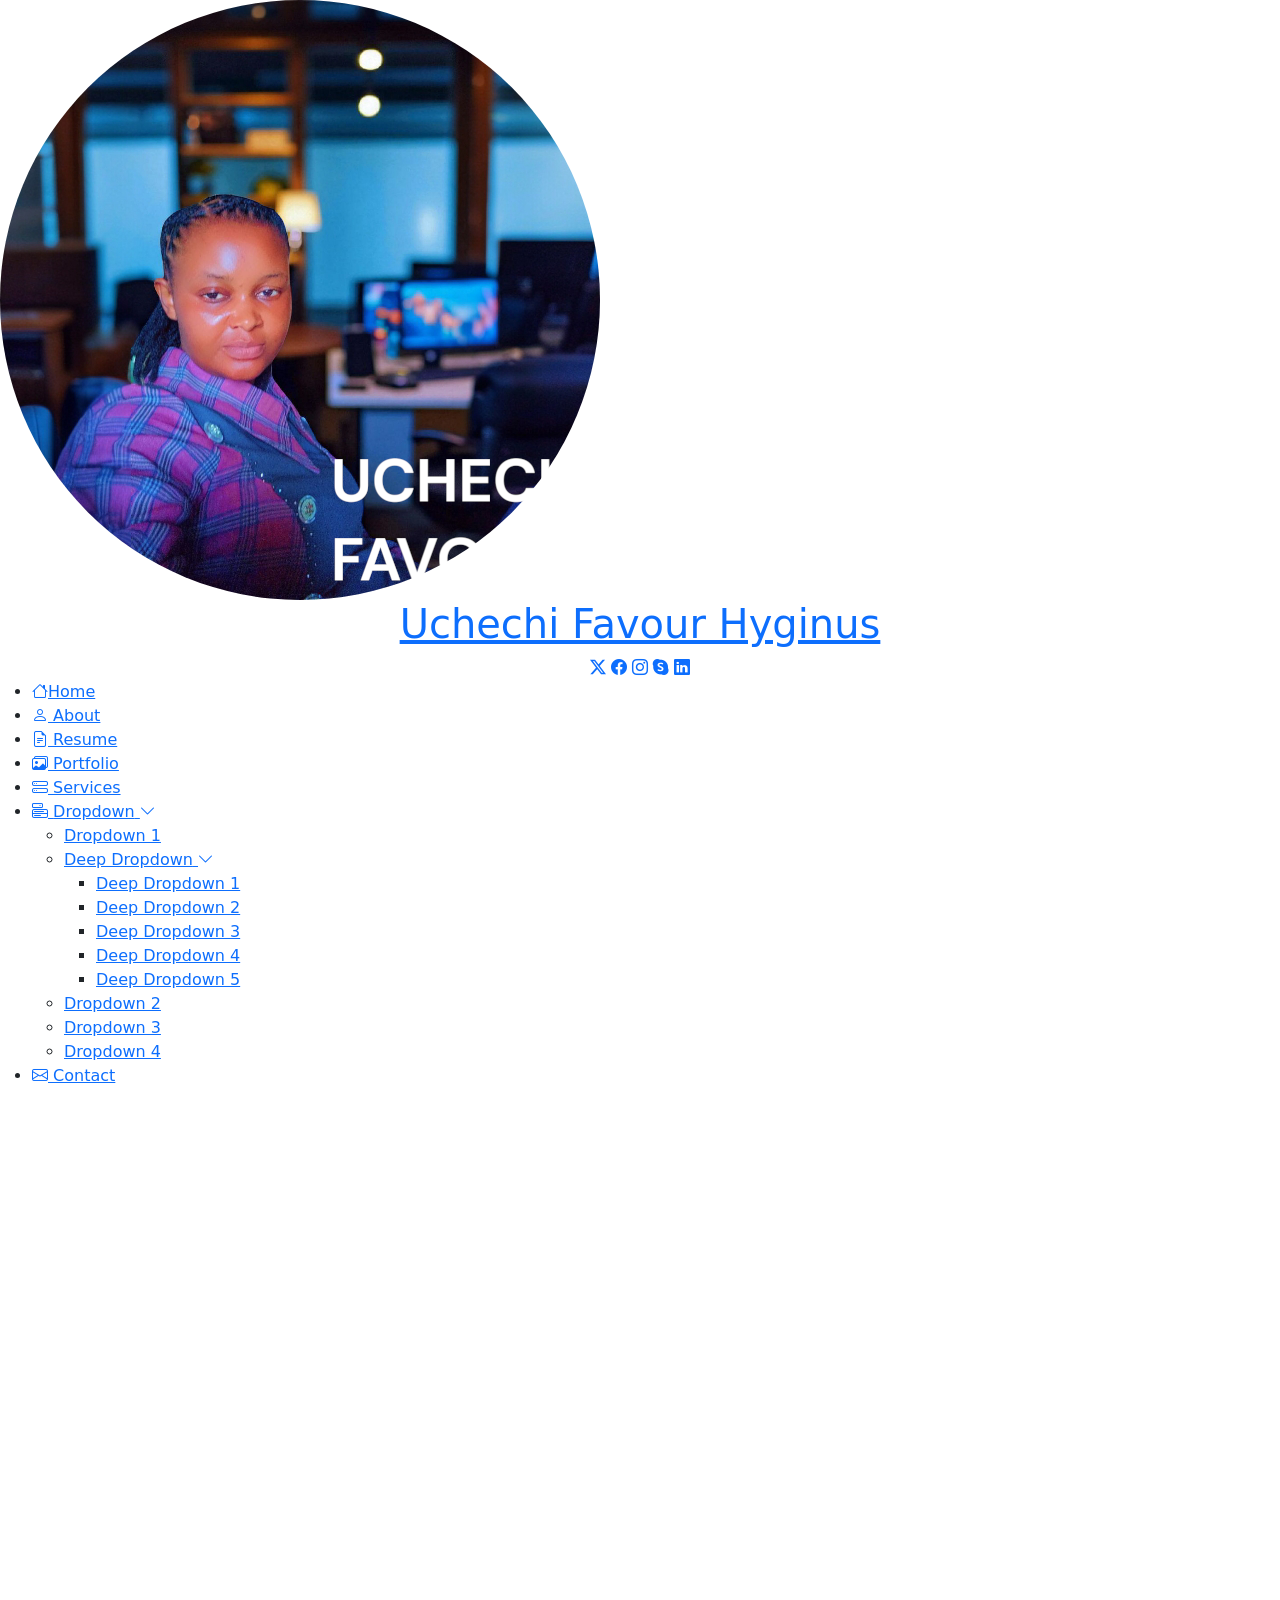
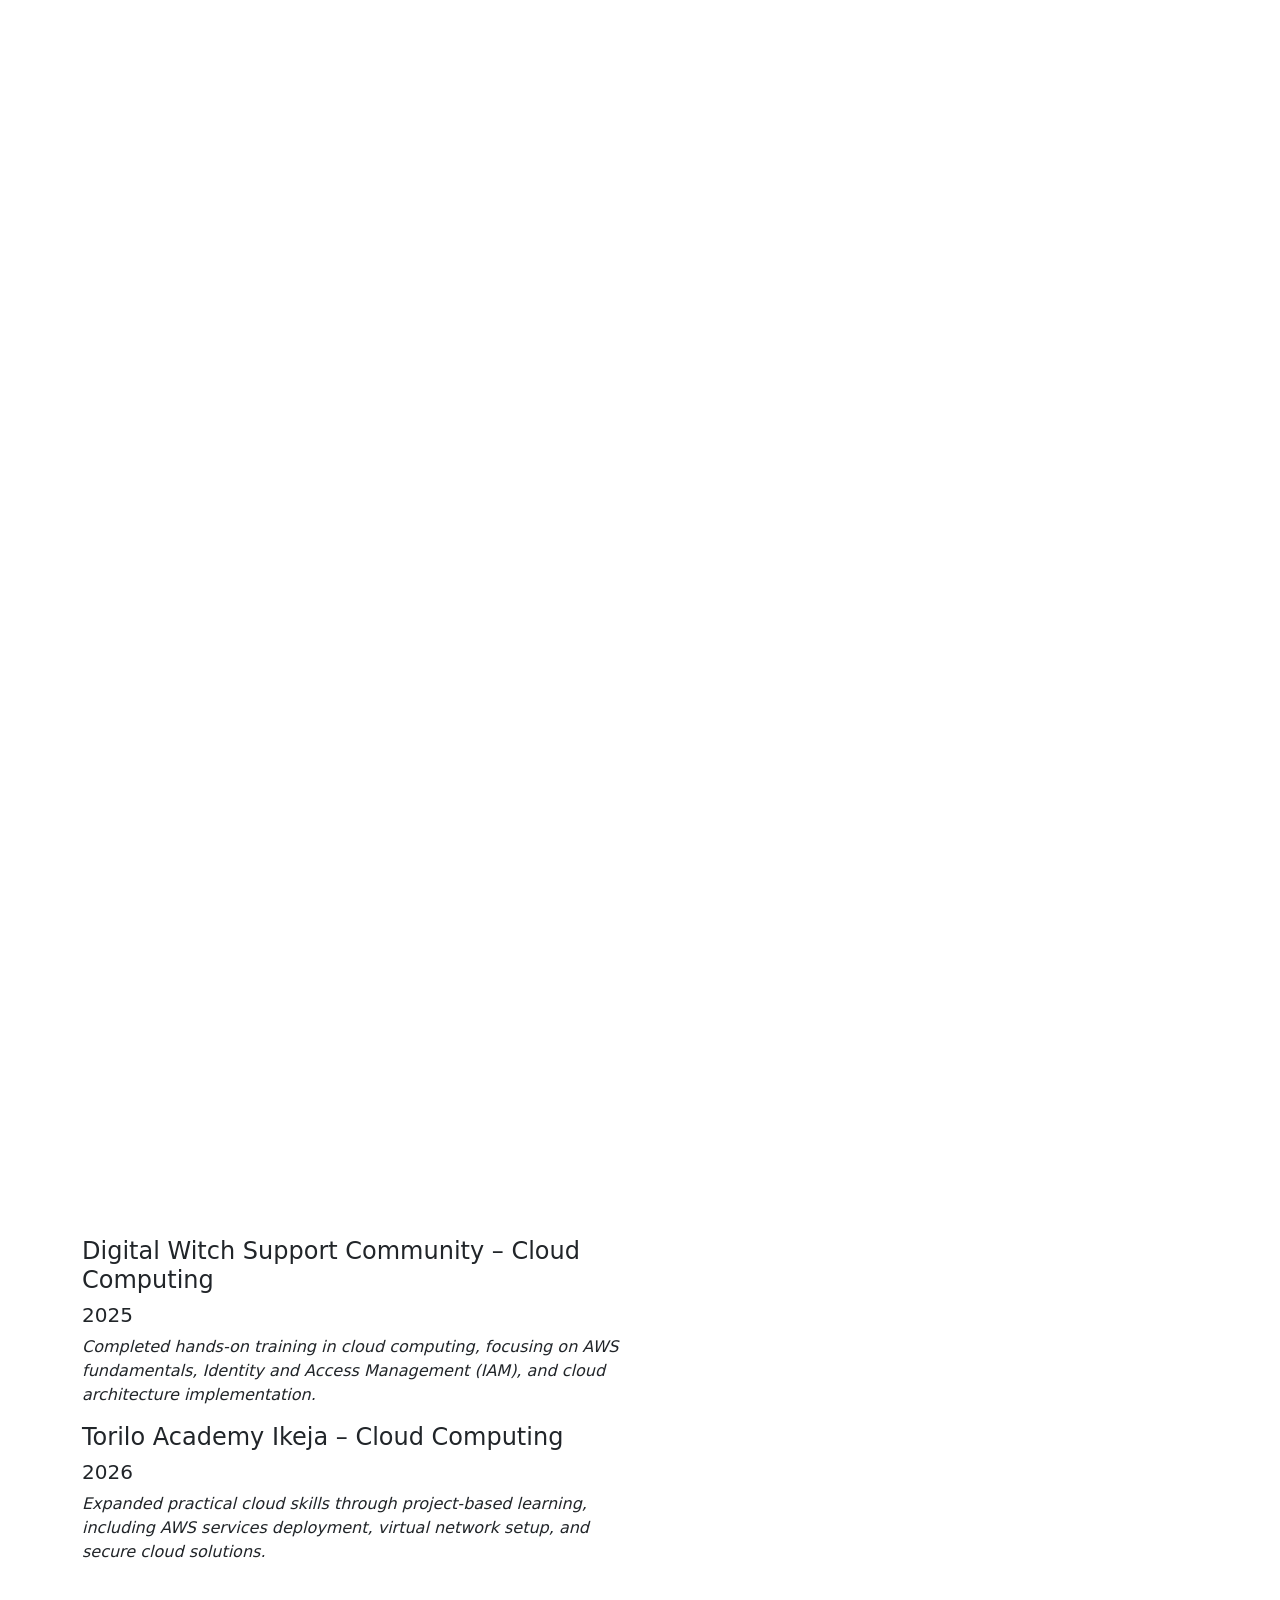
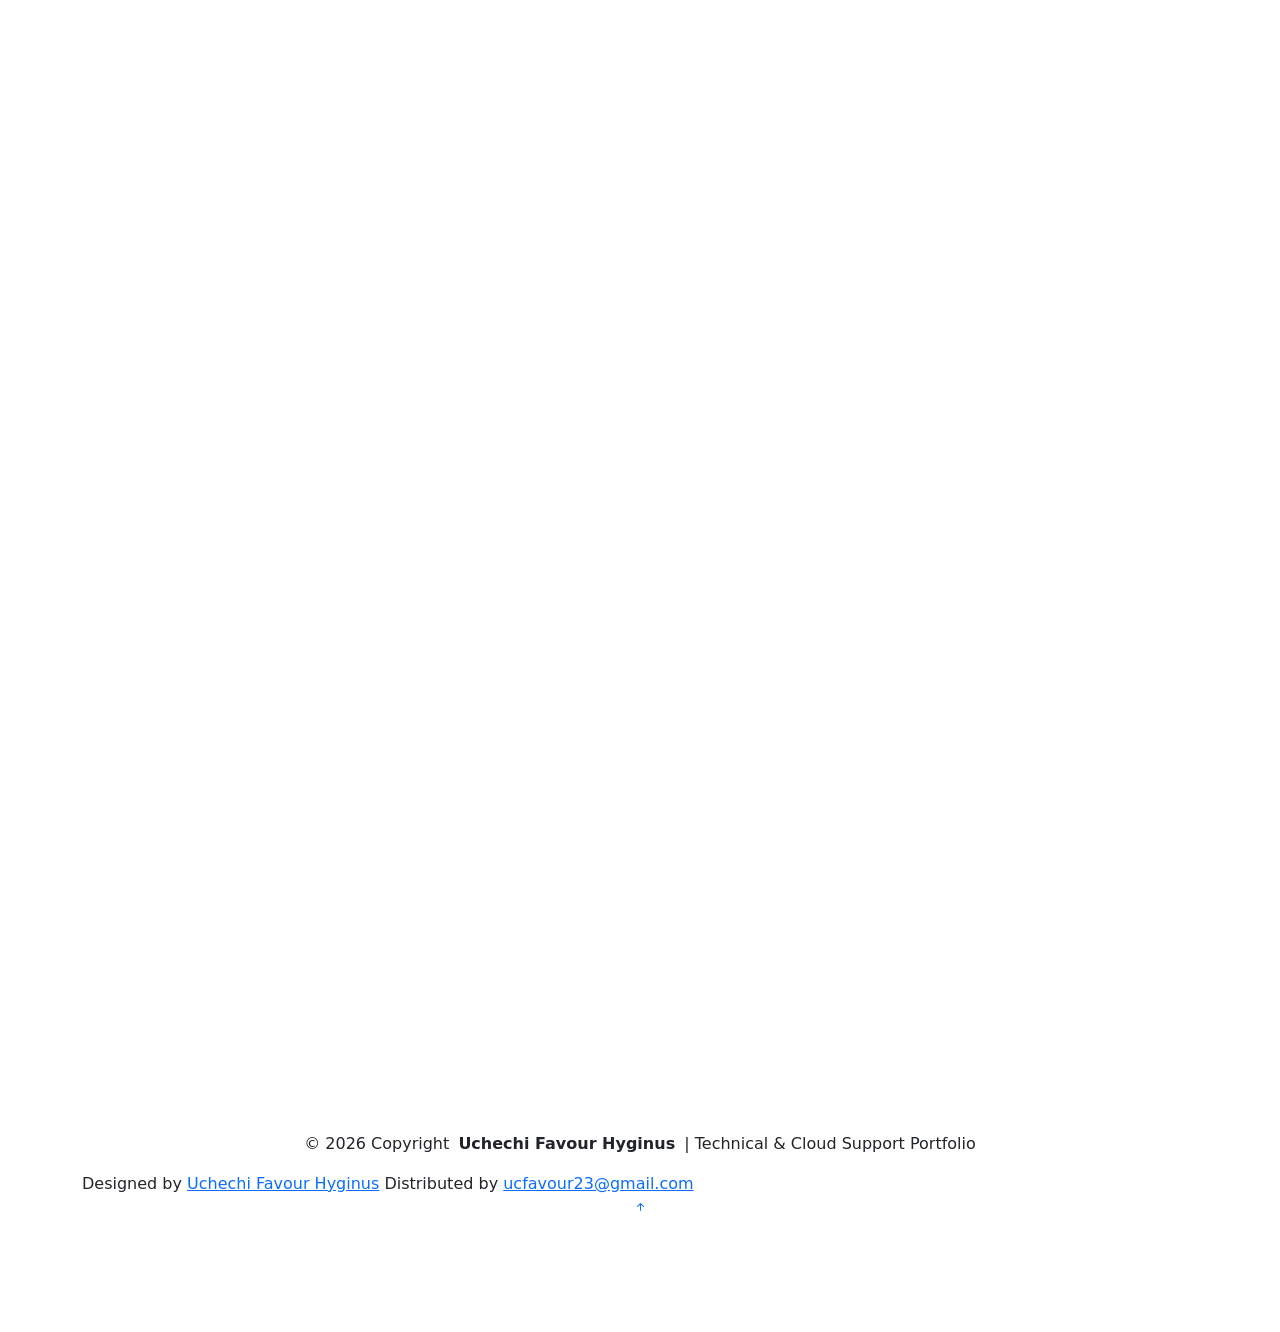
==== index.html @ 88eba52b "my resume" ====
<!DOCTYPE html>
<html lang="en">

<head>
  <meta charset="utf-8">
  <meta content="width=device-width, initial-scale=1.0" name="viewport">
  <title>Index - UC Favour Hyginus</title>
  <meta content="" name="description">
  <meta content="" name="keywords">

  <!-- Favicons -->
  <link href="assets/img/favicon.png" rel="icon">
  <link href="assets/img/apple-touch-icon.png" rel="apple-touch-icon">

  <!-- Fonts -->
  <link href="https://fonts.googleapis.com" rel="preconnect">
  <link href="https://fonts.gstatic.com" rel="preconnect" crossorigin>
  <link href="https://fonts.googleapis.com/css2?family=Roboto:ital,wght@0,100;0,300;0,400;0,500;0,700;0,900;1,100;1,300;1,400;1,500;1,700;1,900&family=Poppins:ital,wght@0,100;0,200;0,300;0,400;0,500;0,600;0,700;0,800;0,900;1,100;1,200;1,300;1,400;1,500;1,600;1,700;1,800;1,900&family=Raleway:ital,wght@0,100;0,200;0,300;0,400;0,500;0,600;0,700;0,800;0,900;1,100;1,200;1,300;1,400;1,500;1,600;1,700;1,800;1,900&display=swap" rel="stylesheet">

  <!-- Vendor CSS Files -->
  <link href="assets/vendor/bootstrap/css/bootstrap.min.css" rel="stylesheet">
  <link href="assets/vendor/bootstrap-icons/bootstrap-icons.css" rel="stylesheet">
  <link href="assets/vendor/aos/aos.css" rel="stylesheet">
  <link href="assets/vendor/glightbox/css/glightbox.min.css" rel="stylesheet">
  <link href="assets/vendor/swiper/swiper-bundle.min.css" rel="stylesheet">

  <!-- Main CSS File -->
  <link href="assets/css/main.css" rel="stylesheet">

  <!-- =======================================================
  * Template Name: iPortfolio
  * Template URL: https://bootstrapmade.com/iportfolio-bootstrap-portfolio-websites-template/
  * Updated: Jun 29 2024 with Bootstrap v5.3.3
  * Author: BootstrapMade.com
  * License: https://bootstrapmade.com/license/
  ======================================================== -->
</head>

<body class="index-page">

  <header id="header" class="header dark-background d-flex flex-column">
    <i class="header-toggle d-xl-none bi bi-list"></i>

    <div class="profile-img">
      <img src="assets/img/my-profile-img.jpg" alt="" class="img-fluid rounded-circle">
    </div>

    <a href="index.html" class="logo d-flex align-items-center justify-content-center">
      <!-- Uncomment the line below if you also wish to use an image logo -->
      <!-- <img src="assets/img/logo.png" alt=""> -->
      <h1 class="sitename">Uchechi Favour Hyginus</h1>
    </a>

    <div class="social-links text-center">
      <a href="#" class="twitter"><i class="bi bi-twitter-x"></i></a>
      <a href="#" class="facebook"><i class="bi bi-facebook"></i></a>
      <a href="#" class="instagram"><i class="bi bi-instagram"></i></a>
      <a href="#" class="google-plus"><i class="bi bi-skype"></i></a>
      <a href="#" class="linkedin"><i class="bi bi-linkedin"></i></a>
    </div>

    <nav id="navmenu" class="navmenu">
      <ul>
        <li><a href="#hero" class="active"><i class="bi bi-house navicon"></i>Home</a></li>
        <li><a href="#about"><i class="bi bi-person navicon"></i> About</a></li>
        <li><a href="#resume"><i class="bi bi-file-earmark-text navicon"></i> Resume</a></li>
        <li><a href="#portfolio"><i class="bi bi-images navicon"></i> Portfolio</a></li>
        <li><a href="#services"><i class="bi bi-hdd-stack navicon"></i> Services</a></li>
        <li class="dropdown"><a href="#"><i class="bi bi-menu-button navicon"></i> <span>Dropdown</span> <i class="bi bi-chevron-down toggle-dropdown"></i></a>
          <ul>
            <li><a href="#">Dropdown 1</a></li>
            <li class="dropdown"><a href="#"><span>Deep Dropdown</span> <i class="bi bi-chevron-down toggle-dropdown"></i></a>
              <ul>
                <li><a href="#">Deep Dropdown 1</a></li>
                <li><a href="#">Deep Dropdown 2</a></li>
                <li><a href="#">Deep Dropdown 3</a></li>
                <li><a href="#">Deep Dropdown 4</a></li>
                <li><a href="#">Deep Dropdown 5</a></li>
              </ul>
            </li>
            <li><a href="#">Dropdown 2</a></li>
            <li><a href="#">Dropdown 3</a></li>
            <li><a href="#">Dropdown 4</a></li>
          </ul>
        </li>
        <li><a href="#contact"><i class="bi bi-envelope navicon"></i> Contact</a></li>
      </ul>
    </nav>

  </header>

  <main class="main">

    <!-- Hero Section -->
    <section id="hero" class="hero section dark-background">

      <img src="assets/img/hero-bg.jpg" alt="" data-aos="fade-in" class="">

      <div class="container" data-aos="fade-up" data-aos-delay="100">
        <h2>Uchechi Favour Hyginus</h2>
        <p>I'm a <span class="typed" data-typed-items="Technical Support engineer, Customer Support specialist, Freelancer,cloud Support Engineer, Security Engineer "> </span><span class="typed-cursor typed-cursor--blink" aria-hidden="true"></span><span class="typed-cursor typed-cursor--blink" aria-hidden="true"></span></p>
      </div>

    </section><!-- /Hero Section -->

    <!-- About Section -->
    <section id="about" class="about section">

      <!-- Section Title -->
      <div class="container section-title" data-aos="fade-up">
        <h2>About Me</h2>
        <p>I'm Uchechi Favour Hyginus, a Technical Support and Cloud Support
professional experienced in supporting users, troubleshooting systems,
and managing AWS cloud infrastructure. My work focuses on secure access
management, cloud networking, monitoring, and reliable website hosting
solutions designed to help organizations maintain stable and efficient
technology environments. I'm Uchechi Favour Hyginus, a Technical Support and Cloud Support
professional experienced in supporting users, troubleshooting systems,
and managing AWS cloud infrastructure. My work focuses on secure access
management, cloud networking, monitoring, and reliable website hosting
solutions designed to help organizations maintain stable and efficient
technology environments.</p>
      </div><!-- End Section Title -->

      <div class="container" data-aos="fade-up" data-aos-delay="100">

        <div class="row gy-4 justify-content-center">
          <div class="col-lg-4">
            <img src="assets/img/my-profile-img.jpg" class="img-fluid" alt="">
          </div>
          <div class="col-lg-8 content">
            <h2>Technical Support&amp; Cloud Support Professional.</h2>
            <p class="fst-italic py-3">
              Turning Support Experience into Cloud Solutions
            </p>
            <div class="row">
              <div class="col-lg-6">
                <ul>
                  <li><i class="bi bi-chevron-right"></i> <strong>Birthday:</strong> <span>2 January</span></li>
                  <li><i class="bi bi-chevron-right"></i> <strong>Website:</strong> <span>ucfavourcloud.com</span></li>
                  <li><i class="bi bi-chevron-right"></i> <strong>Phone:</strong> <span>+234 703030 6473</span></li>
                  <li><i class="bi bi-chevron-right"></i> <strong>City:</strong> <span>Lagos, Nigeria</span></li>
                </ul>
              </div>
              <div class="col-lg-6">
                <ul>
                  <li><i class="bi bi-chevron-right"></i> <strong></strong> <span></span></li>
                  <li><i class="bi bi-chevron-right"></i> <strong>Degree:</strong> <span>Bachelor</span></li>
                  <li><i class="bi bi-chevron-right"></i> <strong>Email:</strong> <span>ucfavour23@gmail.com</span></li>
                  <li><i class="bi bi-chevron-right"></i> <strong>Freelance:</strong> <span>Available</span></li>
              </div>
            </div>
            <p class="py-3">
              I am Uchechi Favour Hyginus, a Technical Support and Cloud Support professional
focused on helping users and organizations solve technical challenges efficiently.
I work with AWS cloud services including IAM, S3, and VPC to build secure and
reliable environments while delivering excellent customer and ticketing support.
I am passionate about troubleshooting, cloud security, and improving user experience
through dependable IT solutions.
          </div>
        </div>

      </div>

    </section><!-- /About Section -->

    <!-- Stats Section -->
    <section id="stats" class="stats section">

      <div class="container" data-aos="fade-up" data-aos-delay="100">

        <div class="row gy-4">

          <div class="col-lg-3 col-md-6">
            <div class="stats-item">
              <i class="bi bi-emoji-smile"></i>
              <span data-purecounter-start="0" data-purecounter-end="5" data-purecounter-duration="1" class="purecounter"></span>
              <p><strong> Projects Completed</strong> <span> AWS cloud projects including IAM setup, VPC architecture design, and website deployment on Amazon S3.</span></p>
            </div>
          </div><!-- End Stats Item -->

          <div class="col-lg-3 col-md-6">
            <div class="stats-item">
              <i class="bi bi-journal-richtext"></i>
              <span data-purecounter-start="0" data-purecounter-end="25" data-purecounter-duration="1" class="purecounter"></span>
              <p><strong>Hands on Labs</strong> <span>Practical AWS Skill Builder and real-world lab exercises focused on identity management, networking, and security.</span></p>
            </div>
          </div><!-- End Stats Item -->

          <div class="col-lg-3 col-md-6">
            <div class="stats-item">
              <i class="bi bi-headset"></i>
              <span data-purecounter-start="0" data-purecounter-end="500" data-purecounter-duration="1" class="purecounter"></span>
              <p><strong>Support Hours/Learning Hours</strong> <span>Dedicated hours spent practicing cloud computing, troubleshooting systems, and improving technical support skills.</span></p>
            </div>
          </div><!-- End Stats Item -->

          <div class="col-lg-3 col-md-6">
            <div class="stats-item">
              <i class="bi bi-people"></i>
              <span data-purecounter-start="0" data-purecounter-end="10" data-purecounter-duration="1" class="purecounter"></span>
              <p><strong>Tools & Technologies</strong> <span>Experience using AWS, Zendesk, ClickUp, Trello, Google Workspace, and IT support tools for collaboration and problem resolution.</span></p>
            </div>
          </div><!-- End Stats Item -->

        </div>

      </div>

    </section><!-- /Stats Section -->

    <!-- Skills Section -->
    <section id="skills" class="skills section light-background">

      <!-- Section Title -->
      <div class="container section-title" data-aos="fade-up">
        <h2>Skills</h2>
        <p>Below are the technologies and tools I use to design, support, and maintain secure cloud and IT systems.</p>
      </div><!-- End Section Title -->

      <div class="container" data-aos="fade-up" data-aos-delay="100">

        <div class="row skills-content skills-animation">

          <div class="col-lg-6">

            <div class="progress">
              <span class="skill"><span>ClickUp</span> <i class="val">100%</i></span>
              <div class="progress-bar-wrap">
                <div class="progress-bar" role="progressbar" aria-valuenow="100" aria-valuemin="0" aria-valuemax="100"></div>
              </div>
            </div><!-- End Skills Item -->

            <div class="progress">
              <span class="skill"><span>Zendesk & CRMs</span> <i class="val">90%</i></span>
              <div class="progress-bar-wrap">
                <div class="progress-bar" role="progressbar" aria-valuenow="90" aria-valuemin="0" aria-valuemax="100"></div>
              </div>
            </div><!-- End Skills Item -->

            <div class="progress">
              <span class="skill"><span>Cloud & Infrastructure</span> <i class="val">75%</i></span>
              <div class="progress-bar-wrap">
                <div class="progress-bar" role="progressbar" aria-valuenow="75" aria-valuemin="0" aria-valuemax="100"></div>
              </div>
            </div><!-- End Skills Item -->

          </div>

          <div class="col-lg-6">

            <div class="progress">
              <span class="skill"><span>Monitoring, Support and Tools</span> <i class="val">80%</i></span>
              <div class="progress-bar-wrap">
                <div class="progress-bar" role="progressbar" aria-valuenow="80" aria-valuemin="0" aria-valuemax="100"></div>
              </div>
            </div><!-- End Skills Item -->

            <div class="progress">
              <span class="skill"><span>Incident & user Support </span> <i class="val">90%</i></span>
              <div class="progress-bar-wrap">
                <div class="progress-bar" role="progressbar" aria-valuenow="90" aria-valuemin="0" aria-valuemax="100"></div>
              </div>
            </div><!-- End Skills Item -->

            <div class="progress">
              <span class="skill"><span>Project Management Tools (ClickUp, Trello)</span> <i class="val">55%</i></span>
              <div class="progress-bar-wrap">
                <div class="progress-bar" role="progressbar" aria-valuenow="55" aria-valuemin="0" aria-valuemax="100"></div>
              </div>
            </div><!-- End Skills Item -->

          </div>

        </div>

      </div>

    </section><!-- /Skills Section -->

    <!-- Resume Section -->
    <section id="resume" class="resume section">

      <!-- Section Title -->
      <div class="container section-title" data-aos="fade-up">
        <h2>Resume</h2>
        <p><p>A motivated IT professional in cloud computing and IT support, with hands-on experience in AWS, IAM, and system administration. Passionate about learning, problem-solving, and delivering tech solutions.</p></p>
      </div><!-- End Section Title -->

      <div class="container">

        <div class="row">

          <div class="col-lg-6" data-aos="fade-up" data-aos-delay="100">
            <h3 class="resume-title">Sumary</h3>

            <div class="resume-item pb-0">
              <h4>Uchechi Favour</h4>
              <p><em>IT Support/Tecnical Support</em></p>
              <ul>
                <li>Ojo Lagos, Nigeria</li>
                <li>(234) 703030-6473</li>
                <li>ucfavour23@gmail.com</li>
              </ul>
            </div><!-- Edn Resume Item -->

            <h3 class="resume-title">Education</h3>
            <div class="resume-item">
              <h4>B.Ed. in Guidance and Counselling &amp; Counselling</h4>
              <h5>2022- Present</h5>
              <p><em>Lagos State University,Nigeria</em></p>
              <p>Pursuing a degree in Guidance and Counselling, building strong interpersonal and problem-solving skills applicable in tech support and project coordination</p>
            </div><!-- Edn Resume Item -->

            <div class="resume-item">
              <h4>Certificate in Project Management &amp; Project Coordinator</h4>
              <h5> 2023</h5>
              <p><em>Digital Business School,London</em></p>
              <p>Completed a certificate in project management and IT skills, focusing on planning, coordination, and digital project execution.</p>
            </div><!-- Edn Resume Item -->

            <div class="resume-item">
          <h4>Digital Witch Support Community</h4>
          <h5>2023</h5>
          <p><em>IT Support Fundamentals Certificate</em></p>Certified in IT Support Fundamentals, gaining hands-on experience in troubleshooting, software support, and customer service</p>
        </div>
       </div>
  <div class="container">
    <div class="section-title">
      <h2></h2>
      <p></p>
    </div>

    <div class="row">
      <div class="col-lg-6">
        <!-- Education / Training 1 -->
        <div class="resume-item">
          <h4>Digital Witch Support Community – Cloud Computing </h4>
          <h5>2025</h5>
          <p><em>Completed hands-on training in cloud computing, focusing on AWS fundamentals, Identity and Access Management (IAM), and cloud architecture implementation.</em></p>
        </div>

        <!-- Education / Training 2 -->
        <div class="resume-item">
          <h4>Torilo Academy Ikeja – Cloud Computing </h4>
          <h5>2026</h5>
          <p><em>Expanded practical cloud skills through project-based learning, including AWS services deployment, virtual network setup, and secure cloud solutions.</em></p>
        </div>

      </div>
    </div>

  </div>
</section>

          </div>

          <div class="col-lg-6" data-aos="fade-up" data-aos-delay="200">
            <h3 class="resume-title">Professional Experience</h3>
            <div class="resume-item">
              <h4>Tecnical Support</h4>
              <h5>2025- Present</h5>
              <p><em>Digital Witch Community </em></p>
              <ul>
                <li>Completed AWS IAM, Identity Center, and Organizations setup with SSO and MFA configuration </li>
                <li>Designed and deployed a virtual network architecture using AWS VPC and hosted a portfolio website </li>
                <li>Deployed a personal portfolio website on AWS S3.</li>
              </ul>
            </div><!-- Edn Resume Item -->

            <div class="resume-item">
              <h4>IT Support/Project Coordition</h4>
              <h5>2023 - 2025</h5>
              <p><em>Digital Witch Support Community & Nearer.com</em></p>
              <ul>
                <li>Provided IT support and troubleshooting for users on various software and CRM platforms.</li>
                <li>Managed up to 5 projects or tasks at a given time while under pressure</li>
                <li>Managed small projects, documented processes, and coordinated teams</li>
                <li>Used project management tools like ClickUp, Trello, Asana, and Monday.com</li>
              </ul>
            </div><!-- Edn Resume Item -->

          </div>

        </div>

      </div>

    </section><!-- /Resume Section -->

    <!-- Portfolio Section -->
    <section id="portfolio" class="portfolio section light-background">

      <!-- Section Title -->
      <div class="container section-title" data-aos="fade-up">
        <h2>Cloud Projects Portfolio</h2>
        <p> Hands-on AWS Cloud Projects Demonstrating Secure Infrastructure, Deployment, and Monitoring Skills</p>
      </div><!-- End Section Title -->

      <div class="container">

        <div class="isotope-layout" data-default-filter="*" data-layout="masonry" data-sort="original-order">

          <ul class="portfolio-filters isotope-filters" data-aos="fade-up" data-aos-delay="100">
            <li data-filter="*" class="filter-active">All</li>
            <li data-filter=".filter-app">Cloud Projects</li>
            <li data-filter=".filter-product">Cloud Security</li>
            <li data-filter=".filter-branding">Deployment</li>
            <li data-filter=".filter-books">Documentation</li>
          </ul><!-- End Portfolio Filters -->

          <div class="row gy-4 isotope-container" data-aos="fade-up" data-aos-delay="200">

            <div class="col-lg-4 col-md-6 portfolio-item isotope-item filter-app">
              <div class="portfolio-content h-100">
                <img src="assets/img/portfolio/app-1.jpg" class="img-fluid" alt="">
                <div class="portfolio-info">
                  <h4>Project 1</h4>
                  <p>AWS IAM & Identity Center</p>
                  <a href="assets/img/portfolio/app-1.jpg" title="App 1" data-gallery="portfolio-gallery-app" class="glightbox preview-link"><i class="bi bi-zoom-in"></i></a>
                  <a href="iam-project.html" title="More Details" class="details-link"><i class="bi bi-link-45deg"></i></a>
                </div>
              </div>
            </div><!-- End Portfolio Item -->

            <div class="col-lg-4 col-md-6 portfolio-item isotope-item filter-product">
              <div class="portfolio-content h-100">
                <img src="assets/img/portfolio/product-1.jpg" class="img-fluid" alt="">
                <div class="portfolio-info">
                  <h4>Cloud Projects</h4>
                  <p>AWS IAM & Identity Center implementation</p>
                  <a href="assets/img/portfolio/product-1.jpg" title="Product 1" data-gallery="portfolio-gallery-product" class="glightbox preview-link"><i class="bi bi-zoom-in"></i></a>
                  <a href="vpc-project.html" title="More Details" class="details-link"><i class="bi bi-link-45deg"></i></a>
                </div>
              </div>
            </div><!-- End Portfolio Item -->

            <div class="col-lg-4 col-md-6 portfolio-item isotope-item filter-branding">
              <div class="portfolio-content h-100">
                <img src="assets/img/portfolio/branding-1.jpg" class="img-fluid" alt="">
                <div class="portfolio-info">
                  <h4>AWS Security</h4>
                  <p>AWS Organizations & Access Management</p>
                  <a href="assets/img/portfolio/branding-1.jpg" title="Branding 1" data-gallery="portfolio-gallery-branding" class="glightbox preview-link"><i class="bi bi-zoom-in"></i></a>
                  <a href="organization-access-management.html" title="More Details" class="details-link"><i class="bi bi-link-45deg"></i></a>
                </div>
              </div>
            </div><!-- End Portfolio Item -->

            <div class="col-lg-4 col-md-6 portfolio-item isotope-item filter-books">
              <div class="portfolio-content h-100">
                <img src="assets/img/portfolio/books-1.jpg" class="img-fluid" alt="">
                <div class="portfolio-info">
                  <h4>Deployment</h4>
                  <p>Static Portfolio Website Deployment (S3)</p>
                  <a href="assets/img/portfolio/books-1.jpg" title="Branding 1" data-gallery="portfolio-gallery-book" class="glightbox preview-link"><i class="bi bi-zoom-in"></i></a>
                  <a href="s3-website.html" title="More Details" class="details-link"><i class="bi bi-link-45deg"></i></a>
                </div>
              </div>
            </div><!-- End Portfolio Item -->

            <div class="col-lg-4 col-md-6 portfolio-item isotope-item filter-app">
              <div class="portfolio-content h-100">
                <img src="assets/img/portfolio/app-2.jpg" class="img-fluid" alt="">
                <div class="portfolio-info">
                  <h4>Cloud Projects</h4>
                  <p>AWS VPC Architectural Design</p>
                  <a href="assets/img/portfolio/app-2.jpg" title="App 2" data-gallery="portfolio-gallery-app" class="glightbox preview-link"><i class="bi bi-zoom-in"></i></a>
                  <a href="vpc-project.html" title="More Details" class="details-link"><i class="bi bi-link-45deg"></i></a>
                </div>
              </div>
            </div><!-- End Portfolio Item -->

            <div class="col-lg-4 col-md-6 portfolio-item isotope-item filter-product">
              <div class="portfolio-content h-100">
                <img src="assets/img/portfolio/product-2.jpg" class="img-fluid" alt="">
                <div class="portfolio-info">
                  <h4>Monitoring</h4>
                  <p>Cloud Monitoring & Logging Setup</p>
                  <a href="assets/img/portfolio/product-2.jpg" title="Product 2" data-gallery="portfolio-gallery-product" class="glightbox preview-link"><i class="bi bi-zoom-in"></i></a>
                  <a href="monitoring-project.html" title="More Details" class="details-link"><i class="bi bi-link-45deg"></i></a>
                </div>
              </div>
            </div><!-- End Portfolio Item -->

            <div class="col-lg-4 col-md-6 portfolio-item isotope-item filter-branding">
              <div class="portfolio-content h-100">
                <img src="assets/img/portfolio/branding-2.jpg" class="img-fluid" alt="">
                <div class="portfolio-info">
                  <h4>AWS Projects Documentation</h4>
                  <p>Tecnical Documentation Practice</p>
                  <a href="assets/img/portfolio/branding-2.jpg" title="Branding 2" data-gallery="portfolio-gallery-branding" class="glightbox preview-link"><i class="bi bi-zoom-in"></i></a>
                  <a href="project-documentation.html" title="More Details" class="details-link"><i class="bi bi-link-45deg"></i></a>
                </div>
              </div>
            </div><!-- End Portfolio Item -->

            <div class="col-lg-4 col-md-6 portfolio-item isotope-item filter-books">
              <div class="portfolio-content h-100">
                <img src="assets/img/portfolio/books-2.jpg" class="img-fluid" alt="">
                <div class="portfolio-info">
                  <h4>Projects</h4>
                  <p>Cloud Support</p>
                  <a href="assets/img/portfolio/books-2.jpg" title="Branding 2" data-gallery="portfolio-gallery-book" class="glightbox preview-link"><i class="bi bi-zoom-in"></i></a>
                  <a href="portfolio-details.html" title="More Details" class="details-link"><i class="bi bi-link-45deg"></i></a>
                </div>
              </div>
            </div><!-- End Portfolio Item -->

            <div class="col-lg-4 col-md-6 portfolio-item isotope-item filter-app">
              <div class="portfolio-content h-100">
                <img src="assets/img/portfolio/app-3.jpg" class="img-fluid" alt="">
                <div class="portfolio-info">
                  <h4>projects</h4>
                  <p>Customer Support</p>
                  <a href="assets/img/portfolio/app-3.jpg" title="App 3" data-gallery="portfolio-gallery-app" class="glightbox preview-link"><i class="bi bi-zoom-in"></i></a>
                  <a href="portfolio-details.html" title="More Details" class="details-link"><i class="bi bi-link-45deg"></i></a>
                </div>
              </div>
            </div><!-- End Portfolio Item -->

            <div class="col-lg-4 col-md-6 portfolio-item isotope-item filter-product">
              <div class="portfolio-content h-100">
                <img src="assets/img/portfolio/product-3.jpg" class="img-fluid" alt="">
                <div class="portfolio-info">
                  <h4>Projects</h4>
                  <p>Static Website</p>
                  <a href="assets/img/portfolio/product-3.jpg" title="Product 3" data-gallery="portfolio-gallery-product" class="glightbox preview-link"><i class="bi bi-zoom-in"></i></a>
                  <a href="portfolio-details.html" title="More Details" class="details-link"><i class="bi bi-link-45deg"></i></a>
                </div>
              </div>
            </div><!-- End Portfolio Item -->

            <div class="col-lg-4 col-md-6 portfolio-item isotope-item filter-branding">
              <div class="portfolio-content h-100">
                <img src="assets/img/portfolio/branding-3.jpg" class="img-fluid" alt="">
                <div class="portfolio-info">
                  <h4>Projects</h4>
                  <p>Projects</p>
                  <a href="assets/img/portfolio/branding-3.jpg" title="Branding 2" data-gallery="portfolio-gallery-branding" class="glightbox preview-link"><i class="bi bi-zoom-in"></i></a>
                  <a href="portfolio-details.html" title="More Details" class="details-link"><i class="bi bi-link-45deg"></i></a>
                </div>
              </div>
            </div><!-- End Portfolio Item -->

            <div class="col-lg-4 col-md-6 portfolio-item isotope-item filter-books">
              <div class="portfolio-content h-100">
                <img src="assets/img/portfolio/books-3.jpg" class="img-fluid" alt="">
                <div class="portfolio-info">
                  <h4>Projects</h4>
                  <p>projects</p>
                  <a href="assets/img/portfolio/books-3.jpg" title="Branding 3" data-gallery="portfolio-gallery-book" class="glightbox preview-link"><i class="bi bi-zoom-in"></i></a>
                  <a href="portfolio-details.html" title="More Details" class="details-link"><i class="bi bi-link-45deg"></i></a>
                </div>
              </div>
            </div><!-- End Portfolio Item -->

          </div><!-- End Portfolio Container -->

        </div>

      </div>

    </section><!-- /Portfolio Section -->

    <!-- Services Section -->
    <section id="services" class="services section">

      <!-- Section Title -->
      <div class="container section-title" data-aos="fade-up">
        <h2>Services</h2>
        <p>Providing reliable IT support and cloud solutions to help businesses grow efficiently. I specialize in cloud computing, technical troubleshooting, and customer-focused solutions</p>
      </div><!-- End Section Title -->

      <div class="container">

        <div class="row gy-4">

          <div class="col-lg-4 col-md-6 service-item d-flex" data-aos="fade-up" data-aos-delay="100">
            <div class="icon flex-shrink-0"><i class="bi bi-briefcase"></i></div>
            <div>
              <h4 class="title"><a href="service-details.html" class="stretched-link">Cloud Computing Solutions</a></h4>
              <p class="description">Deploy, manage, and optimize cloud environments on AWS to ensure seamless performance and security</p>
            </div>
          </div>
          <!-- End Service Item -->

          <div class="col-lg-4 col-md-6 service-item d-flex" data-aos="fade-up" data-aos-delay="200">
            <div class="icon flex-shrink-0"><i class="bi bi-card-checklist"></i></div>
            <div>
              <h4 class="title"><a href="service-details.html" class="stretched-link">Technical Support</a></h4>
              <p class="description">description">Provide prompt and clear assistance for IT and software issues, helping clients solve problems efficiently</p>
            </div>
          </div><!-- End Service Item -->

          <div class="col-lg-4 col-md-6 service-item d-flex" data-aos="fade-up" data-aos-delay="300">
            <div class="icon flex-shrink-0"><i class="bi bi-bar-chart"></i></div>
            <div>
              <h4 class="title"><a href="service-details.html" class="stretched-link">AWS IAM & Access Management</a></h4>
              <p class="description">Set up secure user and group permissions, implement best practices for cloud security, and manage access control</p>
            </div>
          </div><!-- End Service Item -->

          <div class="col-lg-4 col-md-6 service-item d-flex" data-aos="fade-up" data-aos-delay="400">
            <div class="icon flex-shrink-0"><i class="bi bi-binoculars"></i></div>
            <div>
              <h4 class="title"><a href="service-details.html" class="stretched-link">Portfolio Development & Hosting</a></h4>
              <p class="description">Design and host portfolio projects using AWS S3, Route 53, and VPC architecture for professional presentation</p>
            </div>
          </div><!-- End Service Item -->

          <div class="col-lg-4 col-md-6 service-item d-flex" data-aos="fade-up" data-aos-delay="500">
            <div class="icon flex-shrink-0"><i class="bi bi-brightness-high"></i></div>
            <div>
              <h4 class="title"><a href="service-details.html" class="stretched-link">Customer Service Excellence</a></h4>
              <p class="description">Deliver high-quality support with strong communication and problem-solving skills for satisfied clients.</p>
            </div>
          </div><!-- End Service Item -->

          <div class="col-lg-4 col-md-6 service-item d-flex" data-aos="fade-up" data-aos-delay="600">
            <div class="icon flex-shrink-0"><i class="bi bi-calendar4-week"></i></div>
            <div>
              <h4 class="title"><a href="service-details.html" class="stretched-link">IT Training & Guidance</a></h4>
              <p class="description">Provide practical training and guidance in cloud computing, IT support, and project management to help others grow their tech skills.</p>
            </div>
          </div><!-- End Service Item -->

        </div>

      </div>

    </section><!-- /Services Section -->

    <!-- Testimonials Section -->
    <section id="testimonials" class="testimonials section light-background">

      <!-- Section Title -->
      <div class="container section-title" data-aos="fade-up">
        <h2>Testimonials</h2>
        <p> Hear what people say about my work and dedication in cloud computing, IT support, and tech projects.</p>
      </div><!-- End Section Title -->

      <div class="container" data-aos="fade-up" data-aos-delay="100">

        <div class="swiper init-swiper">
          <script type="application/json" class="swiper-config">
            {
              "loop": true,
              "speed": 600,
              "autoplay": {
                "delay": 5000
              },
              "slidesPerView": "auto",
              "pagination": {
                "el": ".swiper-pagination",
                "type": "bullets",
                "clickable": true
              },
              "breakpoints": {
                "320": {
                  "slidesPerView": 1,
                  "spaceBetween": 40
                },
                "1200": {
                  "slidesPerView": 3,
                  "spaceBetween": 1
                }
              }
            }
          </script>
          <div class="swiper-wrapper">

            <div class="swiper-slide">
              <div class="testimonial-item">
                <p>
                  <i class="bi bi-quote quote-icon-left"></i>
                  <span>    "Uche Favour is highly knowledgeable and professional in cloud computing and IT support. She communicates clearly and delivers results efficiently."</span>
                  <i class="bi bi-quote quote-icon-right"></i>
                </p>
                <img src="assets/img/testimonials/testimonials-1.jpg" class="testimonial-img" alt="">
                <h3>Ekwutosinam Cynthia Okey</h3>
                <h4>Account &amp; Customer Success Manager</h4>
              </div>
            </div><!-- End testimonial item -->

            <div class="swiper-slide">
              <div class="testimonial-item">
                <p>
                  <i class="bi bi-quote quote-icon-left"></i>
                  <span>   "Working with Favour was an excellent experience. Her dedication and problem-solving skills are top-notch."</span>
                  <i class="bi bi-quote quote-icon-right"></i>
                </p>
                <img src="assets/img/testimonials/testimonials-2.jpg" class="testimonial-img" alt="">
                <h3>Charlse Ugwu</h3>
                <h4>Project Manager</h4>
              </div>
            </div><!-- End testimonial item -->

            <div class="swiper-slide">
              <div class="testimonial-item">
                <p>
                  <i class="bi bi-quote quote-icon-left"></i>
                  <span>    “Working with Favour was a pleasure—her technical knowledge and problem-solving skills significantly improved our IT operations.”</span>
                  <i class="bi bi-quote quote-icon-right"></i>
                </p>
                <img src="assets/img/testimonials/testimonials-3.jpg" class="testimonial-img" alt="">
                <h3>Smart (Chukwunonso) Agbawo</h3>
                <h4>Devops Engineer</h4>
              </div>
            </div><!-- End testimonial item -->

            <div class="swiper-slide">
              <div class="testimonial-item">
                <p>
                  <i class="bi bi-quote quote-icon-left"></i>
                  <span>   "Favour brings energy, precision, and creativity to every project. Highly recommended for tech and IT support tasks."</span>
                  <i class="bi bi-quote quote-icon-right"></i>
                </p>
                <img src="assets/img/testimonials/testimonials-4.jpg" class="testimonial-img" alt="">
                <h3>Emmanuel Enamejewa</h3>
                <h4>Cyber Security</h4>
              </div>
            </div><!-- End testimonial item -->

            <div class="swiper-slide">
              <div class="testimonial-item">
                <p>
                  <i class="bi bi-quote quote-icon-left"></i>
                  <span> “Favour’s attention to detail and proactive approach made our cloud projects seamless. She consistently delivers beyond expectations.”</span>
                  <i class="bi bi-quote quote-icon-right"></i>
                </p>
                <img src="assets/img/testimonials/testimonials-5.jpg" class="testimonial-img" alt="">
                <h3>Michael Brown</h3>
                <h4>Freelancer</h4>
              </div>
            </div><!-- End testimonial item -->

          </div>
          <div class="swiper-pagination"></div>
        </div>

      </div>

    </section><!-- /Testimonials Section -->

    <!-- Contact Section -->
    <section id="contact" class="contact section">

      <!-- Section Title -->
      <div class="container section-title" data-aos="fade-up">
        <h2>Contact</h2>
        <p> Have a project or question? I’d love to hear from you. Reach out anytime!</p>
      </div><!-- End Section Title -->

      <div class="container" data-aos="fade-up" data-aos-delay="100">

        <div class="row gy-4">

          <div class="col-lg-5">

            <div class="info-wrap">
              <div class="info-item d-flex" data-aos="fade-up" data-aos-delay="200">
                <i class="bi bi-geo-alt flex-shrink-0"></i>
                <div>
                  <h3>Address</h3>
                  <p>Ojo Lagos,Nigeria NG 102101</p>
                </div>
              </div><!-- End Info Item -->

              <div class="info-item d-flex" data-aos="fade-up" data-aos-delay="300">
                <i class="bi bi-telephone flex-shrink-0"></i>
                <div>
                  <h3>Call Us</h3>
                  <p>+234 703030-6473</p>
                </div>
              </div><!-- End Info Item -->

              <div class="info-item d-flex" data-aos="fade-up" data-aos-delay="400">
                <i class="bi bi-envelope flex-shrink-0"></i>
                <div>
                  <h3>Email Us</h3>
                  <p>ucfavour23@gmail.com</p>
                </div>
              </div><!-- End Info Item -->

              <iframe src="https://www.google.com/maps/embed?pb=!1m14!1m8!1m3!1d48389.78314118045!2d-74.006138!3d40.710059!3m2!1i1024!2i768!4f13.1!3m3!1m2!1s0x89c25a22a3bda30d%3A0xb89d1fe6bc499443!2sDowntown%20Conference%20Center!5e0!3m2!1sen!2sus!4v1676961268712!5m2!1sen!2sus" frameborder="0" style="border:0; width: 100%; height: 270px;" allowfullscreen="" loading="lazy" referrerpolicy="no-referrer-when-downgrade"></iframe>
            </div>
          </div>

          <div class="col-lg-7">
            <form action="forms/contact.php" method="post" class="php-email-form" data-aos="fade-up" data-aos-delay="200">
              <div class="row gy-4">

                <div class="col-md-6">
                  <label for="name-field" class="pb-2">Your Name</label>
                  <input type="text" name="name" id="name-field" class="form-control" required="">
                </div>

                <div class="col-md-6">
                  <label for="email-field" class="pb-2">Your Email</label>
                  <input type="email" class="form-control" name="email" id="email-field" required="">
                </div>

                <div class="col-md-12">
                  <label for="subject-field" class="pb-2">Subject</label>
                  <input type="text" class="form-control" name="subject" id="subject-field" required="">
                </div>

                <div class="col-md-12">
                  <label for="message-field" class="pb-2">Message</label>
                  <textarea class="form-control" name="message" rows="10" id="message-field" required=""></textarea>
                </div>

                <div class="col-md-12 text-center">
                  <div class="loading">Loading</div>
                  <div class="error-message"></div>
                  <div class="sent-message">Your message has been sent. Thank you!</div>

                  <button type="submit">Send Message</button>
                </div>

              </div>
            </form>
          </div><!-- End Contact Form -->

        </div>

      </div>

    </section><!-- /Contact Section -->

  </main>

  <footer id="footer" class="footer position-relative light-background">
    <div class="container">
      <div class="copyright text-center ">
        <p>© 2026 <span>Copyright</span> <strong class="px-1 sitename">Uchechi Favour Hyginus</strong> <span> | Technical & Cloud Support Portfolio</span></p>
      </div>
      <div class="credits"></div>
        <!-- All the links in the footer should remain intact. -->
        <!-- You can delete the links only if you've purchased the pro version. -->
        <!-- Licensing information: https://bootstrapmade.com/license/ -->
        <!-- Purchase the pro version with working PHP/AJAX contact form: [buy-url] -->
        Designed by <a href="https://ucfavourcloud.online/"><span>Uchechi Favour Hyginus</span></a> Distributed by <a href="https://themewagon.com"><ucfavourcloud class="online"></i>ucfavour23@gmail.com</a>
      </div>

  </footer>

  <!-- Scroll Top -->
  <a href="#" id="scroll-top" class="scroll-top d-flex align-items-center justify-content-center"><i class="bi bi-arrow-up-short"></i></a>

  <!-- Preloader -->
  <div id="preloader"></div>

  <!-- Vendor JS Files -->
  <script src="assets/vendor/bootstrap/js/bootstrap.bundle.min.js"></script>
  <script src="assets/vendor/php-email-form/validate.js"></script>
  <script src="assets/vendor/aos/aos.js"></script>
  <script src="assets/vendor/typed.js/typed.umd.js"></script>
  <script src="assets/vendor/purecounter/purecounter_vanilla.js"></script>
  <script src="assets/vendor/waypoints/noframework.waypoints.js"></script>
  <script src="assets/vendor/glightbox/js/glightbox.min.js"></script>
  <script src="assets/vendor/imagesloaded/imagesloaded.pkgd.min.js"></script>
  <script src="assets/vendor/isotope-layout/isotope.pkgd.min.js"></script>
  <script src="assets/vendor/swiper/swiper-bundle.min.js"></script>

  <!-- Main JS File -->
  <script src="assets/js/main.js"></script>

</body>

</html>
---- assets/css/main.css ----
/**
* Template Name: iPortfolio
* Template URL: https://bootstrapmade.com/iportfolio-bootstrap-portfolio-websites-template/
* Updated: Jun 29 2024 with Bootstrap v5.3.3
* Author: BootstrapMade.com
* License: https://bootstrapmade.com/license/
*/

/*--------------------------------------------------------------
# Font & Color Variables
# Help: https://bootstrapmade.com/color-system/
--------------------------------------------------------------*/
/* Fonts */
:root {
  --default-font: "Roboto",  system-ui, -apple-system, "Segoe UI", Roboto, "Helvetica Neue", Arial, "Noto Sans", "Liberation Sans", sans-serif, "Apple Color Emoji", "Segoe UI Emoji", "Segoe UI Symbol", "Noto Color Emoji";
  --heading-font: "Raleway",  sans-serif;
  --nav-font: "Poppins",  sans-serif;
}

/* Global Colors - The following color variables are used throughout the website. Updating them here will change the color scheme of the entire website */
:root { 
  --background-color: #ffffff; /* Background color for the entire website, including individual sections */
  --default-color: #272829; /* Default color used for the majority of the text content across the entire website */
  --heading-color: #050d18; /* Color for headings, subheadings and title throughout the website */
  --accent-color: #149ddd; /* Accent color that represents your brand on the website. It's used for buttons, links, and other elements that need to stand out */
  --surface-color: #ffffff; /* The surface color is used as a background of boxed elements within sections, such as cards, icon boxes, or other elements that require a visual separation from the global background. */
  --contrast-color: #ffffff; /* Contrast color for text, ensuring readability against backgrounds of accent, heading, or default colors. */
}

/* Nav Menu Colors - The following color variables are used specifically for the navigation menu. They are separate from the global colors to allow for more customization options */
:root {
  --nav-color: #a8a9b4;  /* The default color of the main navmenu links */
  --nav-hover-color: #ffffff; /* Applied to main navmenu links when they are hovered over or active */
  --nav-mobile-background-color: #040b14; /* Used as the background color for mobile navigation menu */
  --nav-dropdown-background-color: #040b14; /* Used as the background color for dropdown items that appear when hovering over primary navigation items */
  --nav-dropdown-color: #a8a9b4; /* Used for navigation links of the dropdown items in the navigation menu. */
  --nav-dropdown-hover-color: #ffffff; /* Similar to --nav-hover-color, this color is applied to dropdown navigation links when they are hovered over. */
}

/* Color Presets - These classes override global colors when applied to any section or element, providing reuse of the sam color scheme. */

.light-background {
  --background-color: #f4fafd;
  --surface-color: #ffffff;
}

.dark-background {
  --background-color: #040b14;
  --default-color: #ffffff;
  --heading-color: #ffffff;
  --surface-color: #151f2b;
  --contrast-color: #ffffff;
}

/* Smooth scroll */
:root {
  scroll-behavior: smooth;
}

/*--------------------------------------------------------------
# General Styling & Shared Classes
--------------------------------------------------------------*/
body {
  color: var(--default-color);
  background-color: var(--background-color);
  font-family: var(--default-font);
}

a {
  color: var(--accent-color);
  text-decoration: none;
  transition: 0.3s;
}

a:hover {
  color: color-mix(in srgb, var(--accent-color), transparent 25%);
  text-decoration: none;
}

h1,
h2,
h3,
h4,
h5,
h6 {
  color: var(--heading-color);
  font-family: var(--heading-font);
}

/* PHP Email Form Messages
------------------------------*/
.php-email-form .error-message {
  display: none;
  background: #df1529;
  color: #ffffff;
  text-align: left;
  padding: 15px;
  margin-bottom: 24px;
  font-weight: 600;
}

.php-email-form .sent-message {
  display: none;
  color: #ffffff;
  background: #059652;
  text-align: center;
  padding: 15px;
  margin-bottom: 24px;
  font-weight: 600;
}

.php-email-form .loading {
  display: none;
  background: var(--surface-color);
  text-align: center;
  padding: 15px;
  margin-bottom: 24px;
}

.php-email-form .loading:before {
  content: "";
  display: inline-block;
  border-radius: 50%;
  width: 24px;
  height: 24px;
  margin: 0 10px -6px 0;
  border: 3px solid var(--accent-color);
  border-top-color: var(--surface-color);
  animation: php-email-form-loading 1s linear infinite;
}

@keyframes php-email-form-loading {
  0% {
    transform: rotate(0deg);
  }

  100% {
    transform: rotate(360deg);
  }
}

/*--------------------------------------------------------------
# Global Header
--------------------------------------------------------------*/
.header {
  color: var(--default-color);
  background-color: var(--background-color);
  position: fixed;
  top: 0;
  left: 0;
  bottom: 0;
  padding: 0 15px;
  width: 300px;
  transition: all ease-in-out 0.3s;
  overflow-y: auto;
  z-index: 997;
  border-right: 1px solid color-mix(in srgb, var(--default-color), transparent 90%);
}

.header .profile-img img {
  margin: 15px auto;
  display: block;
  width: 120px;
  border: 8px solid color-mix(in srgb, var(--default-color), transparent 85%);
}

.header .logo {
  line-height: 1;
  margin-bottom: 15px;
}

.header .logo img {
  max-height: 32px;
  margin-right: 8px;
}

.header .logo h1 {
  font-size: 24px;
  margin: 0;
  font-weight: 700;
  color: var(--heading-color);
}

.header .social-links {
  margin: 0 0 20px 0;
}

.header .social-links a {
  font-size: 16px;
  display: inline-flex;
  align-items: center;
  justify-content: center;
  background: color-mix(in srgb, var(--default-color), transparent 90%);
  color: var(--default-color);
  margin: 0 2px;
  border-radius: 50%;
  text-align: center;
  width: 40px;
  height: 40px;
  transition: 0.3s;
}

.header .social-links a:hover {
  color: var(--contrast-color);
  background: var(--accent-color);
}

@media (min-width: 1200px) {

  .header~main,
  .header~#footer {
    margin-left: 300px;
  }
}

@media (max-width: 1199px) {
  .header {
    left: -100%;
  }
}

.header.header-show {
  left: 0;
}

.header .header-toggle {
  color: var(--contrast-color);
  background-color: var(--accent-color);
  font-size: 22px;
  display: flex;
  align-items: center;
  justify-content: center;
  width: 40px;
  height: 40px;
  border-radius: 50%;
  cursor: pointer;
  position: fixed;
  top: 15px;
  right: 15px;
  z-index: 9999;
  transition: background-color 0.3s;
}

.header .header-toggle:hover {
  color: var(--contrast-color);
  background-color: color-mix(in srgb, var(--accent-color) 90%, white 15%);
}

/*--------------------------------------------------------------
# Navigation Menu
--------------------------------------------------------------*/
.mobile-nav-toggle {
  display: none;
}

.navmenu {
  padding: 0;
  z-index: 9997;
}

.navmenu ul {
  list-style: none;
  padding: 0 0 20px 0;
  margin: 0;
}

.navmenu a,
.navmenu a:focus {
  color: var(--nav-color);
  padding: 15px 10px;
  font-family: var(--nav-font);
  font-size: 16px;
  font-weight: 400;
  display: flex;
  align-items: center;
  white-space: nowrap;
  transition: 0.3s;
  width: 100%;
}

.navmenu a .navicon,
.navmenu a:focus .navicon {
  font-size: 20px;
  margin-right: 10px;
}

.navmenu a .toggle-dropdown,
.navmenu a:focus .toggle-dropdown {
  font-size: 12px;
  line-height: 0;
  margin-left: auto;
  width: 30px;
  height: 30px;
  display: flex;
  align-items: center;
  justify-content: center;
  border-radius: 50%;
  transition: 0.3s;
  flex-shrink: 0;
  background-color: color-mix(in srgb, var(--accent-color), transparent 90%);
}

.navmenu a .toggle-dropdown:hover,
.navmenu a:focus .toggle-dropdown:hover {
  background-color: var(--accent-color);
  color: var(--contrast-color);
}

.navmenu a:hover,
.navmenu .active,
.navmenu .active:focus {
  color: var(--nav-hover-color);
}

.navmenu a:hover .navicon,
.navmenu .active .navicon,
.navmenu .active:focus .navicon {
  color: var(--accent-color);
}

.navmenu .active .toggle-dropdown,
.navmenu .active:focus .toggle-dropdown {
  background-color: var(--accent-color);
  color: var(--contrast-color);
  transform: rotate(180deg);
}

.navmenu .dropdown {
  display: block;
}

.navmenu .dropdown a,
.navmenu .dropdown a:focus {
  color: --nav-dropdown-color;
}

.navmenu .dropdown a:hover,
.navmenu .dropdown .active,
.navmenu .dropdown .active:focus {
  color: var(--nav-dropdown-hover-color);
}

.navmenu .dropdown ul {
  position: static;
  display: none;
  z-index: 99;
  padding: 5px 10px;
  margin: 5px 10px;
  background-color: var(--nav-dropdown-background-color);
  border: 1px solid color-mix(in srgb, var(--default-color), transparent 90%);
  box-shadow: none;
  transition: all 0.5s ease-in-out;
}

.navmenu .dropdown ul ul {
  background-color: rgba(33, 37, 41, 0.1);
}

.navmenu .dropdown>.dropdown-active {
  display: block;
  background-color: rgba(33, 37, 41, 0.03);
}

/*--------------------------------------------------------------
# Global Footer
--------------------------------------------------------------*/
.footer {
  color: var(--default-color);
  background-color: var(--background-color);
  font-size: 14px;
  padding: 40px 0;
  position: relative;
  border-top: 1px solid color-mix(in srgb, var(--default-color), transparent 90%);
}

.footer .copyright p {
  margin-bottom: 0;
}

.footer .credits {
  margin-top: 4px;
  font-size: 13px;
  text-align: center;
}

/*--------------------------------------------------------------
# Preloader
--------------------------------------------------------------*/
#preloader {
  position: fixed;
  inset: 0;
  z-index: 999999;
  overflow: hidden;
  background: var(--background-color);
  transition: all 0.6s ease-out;
}

#preloader:before {
  content: "";
  position: fixed;
  top: calc(50% - 30px);
  left: calc(50% - 30px);
  border: 6px solid #ffffff;
  border-color: var(--accent-color) transparent var(--accent-color) transparent;
  border-radius: 50%;
  width: 60px;
  height: 60px;
  animation: animate-preloader 1.5s linear infinite;
}

@keyframes animate-preloader {
  0% {
    transform: rotate(0deg);
  }

  100% {
    transform: rotate(360deg);
  }
}

/*--------------------------------------------------------------
# Scroll Top Button
--------------------------------------------------------------*/
.scroll-top {
  position: fixed;
  visibility: hidden;
  opacity: 0;
  right: 15px;
  bottom: -15px;
  z-index: 99999;
  background-color: var(--accent-color);
  width: 44px;
  height: 44px;
  border-radius: 50px;
  transition: all 0.4s;
}

.scroll-top i {
  font-size: 24px;
  color: var(--contrast-color);
  line-height: 0;
}

.scroll-top:hover {
  background-color: color-mix(in srgb, var(--accent-color), transparent 20%);
  color: var(--contrast-color);
}

.scroll-top.active {
  visibility: visible;
  opacity: 1;
  bottom: 15px;
}

/*--------------------------------------------------------------
# Disable aos animation delay on mobile devices
--------------------------------------------------------------*/
@media screen and (max-width: 768px) {
  [data-aos-delay] {
    transition-delay: 0 !important;
  }
}

/*--------------------------------------------------------------
# Global Page Titles & Breadcrumbs
--------------------------------------------------------------*/
.page-title {
  color: var(--default-color);
  background-color: var(--background-color);
  padding: 25px 0;
  position: relative;
}

.page-title h1 {
  font-size: 24px;
  font-weight: 700;
}

.page-title .breadcrumbs ol {
  display: flex;
  flex-wrap: wrap;
  list-style: none;
  padding: 0;
  margin: 0;
  font-size: 14px;
  font-weight: 400;
}

.page-title .breadcrumbs ol li+li {
  padding-left: 10px;
}

.page-title .breadcrumbs ol li+li::before {
  content: "/";
  display: inline-block;
  padding-right: 10px;
  color: color-mix(in srgb, var(--default-color), transparent 70%);
}

/*--------------------------------------------------------------
# Global Sections
--------------------------------------------------------------*/
section,
.section {
  color: var(--default-color);
  background-color: var(--background-color);
  padding: 60px 0;
  overflow: clip;
}

/*--------------------------------------------------------------
# Global Section Titles
--------------------------------------------------------------*/
.section-title {
  padding-bottom: 60px;
  position: relative;
}

.section-title h2 {
  font-size: 32px;
  font-weight: 700;
  margin-bottom: 20px;
  padding-bottom: 20px;
  position: relative;
}

.section-title h2:after {
  content: "";
  position: absolute;
  display: block;
  width: 50px;
  height: 3px;
  background: var(--accent-color);
  left: 0;
  bottom: 0;
}

.section-title p {
  margin-bottom: 0;
}

/*--------------------------------------------------------------
# Hero Section
--------------------------------------------------------------*/
.hero {
  width: 100%;
  min-height: 100vh;
  position: relative;
  padding: 80px 0;
  display: flex;
  align-items: center;
  justify-content: center;
}

.hero img {
  position: absolute;
  inset: 0;
  display: block;
  width: 100%;
  height: 100%;
  object-fit: cover;
  z-index: 1;
}

.hero:before {
  content: "";
  background: color-mix(in srgb, var(--background-color), transparent 70%);
  position: absolute;
  inset: 0;
  z-index: 2;
}

.hero .container {
  position: relative;
  z-index: 3;
}

.hero h2 {
  margin: 0;
  font-size: 64px;
  font-weight: 700;
}

.hero p {
  margin: 5px 0 0 0;
  font-size: 26px;
}

.hero p span {
  letter-spacing: 1px;
  border-bottom: 2px solid var(--accent-color);
}

.hero .social-links {
  margin-top: 25px;
}

.hero .social-links a {
  font-size: 24px;
  display: inline-block;
  color: color-mix(in srgb, var(--default-color), transparent 50%);
  line-height: 1;
  margin-right: 20px;
  transition: 0.3s;
}

.hero .social-links a:hover {
  color: var(--accent-color);
}

@media (max-width: 768px) {
  .hero h2 {
    font-size: 32px;
  }

  .hero p {
    font-size: 20px;
  }
}

/*--------------------------------------------------------------
# About Section
--------------------------------------------------------------*/
.about .content h2 {
  font-weight: 700;
  font-size: 24px;
}

.about .content ul {
  list-style: none;
  padding: 0;
}

.about .content ul li {
  margin-bottom: 20px;
  display: flex;
  align-items: center;
}

.about .content ul strong {
  margin-right: 10px;
}

.about .content ul i {
  font-size: 16px;
  margin-right: 5px;
  color: var(--accent-color);
  line-height: 0;
}

/*--------------------------------------------------------------
# Stats Section
--------------------------------------------------------------*/
.stats .stats-item {
  padding: 30px;
  width: 100%;
}

.stats .stats-item i {
  color: var(--accent-color);
  display: block;
  font-size: 44px;
  float: left;
  line-height: 0;
}

.stats .stats-item .purecounter {
  color: var(--heading-color);
  font-size: 48px;
  line-height: 40px;
  display: block;
  font-weight: 700;
  margin-left: 60px;
}

.stats .stats-item p {
  color: color-mix(in srgb, var(--default-color), transparent 40%);
  padding: 15px 0 0 0;
  margin: 0 0 0 60px;
  font-family: var(--heading-font);
  font-size: 14px;
}

/*--------------------------------------------------------------
# Skills Section
--------------------------------------------------------------*/
.skills .progress {
  height: 60px;
  display: block;
  background: none;
  border-radius: 0;
}

.skills .progress .skill {
  color: var(--heading-color);
  padding: 0;
  margin: 0 0 6px 0;
  text-transform: uppercase;
  display: block;
  font-weight: 600;
  font-family: var(--heading-font);
}

.skills .progress .skill .val {
  float: right;
  font-style: normal;
}

.skills .progress-bar-wrap {
  background: color-mix(in srgb, var(--default-color), transparent 90%);
  height: 10px;
}

.skills .progress-bar {
  width: 1px;
  height: 10px;
  transition: 0.9s;
  background-color: var(--accent-color);
}

/*--------------------------------------------------------------
# Resume Section
--------------------------------------------------------------*/
.resume .resume-title {
  color: var(--heading-color);
  font-size: 26px;
  font-weight: 700;
  margin-top: 20px;
  margin-bottom: 20px;
}

.resume .resume-item {
  padding: 0 0 20px 20px;
  margin-top: -2px;
  border-left: 2px solid var(--accent-color);
  position: relative;
}

.resume .resume-item h4 {
  line-height: 18px;
  font-size: 18px;
  font-weight: 600;
  text-transform: uppercase;
  color: color-mix(in srgb, var(--default-color), transparent 20%);
  margin-bottom: 10px;
}

.resume .resume-item h5 {
  font-size: 16px;
  padding: 5px 15px;
  display: inline-block;
  font-weight: 600;
  margin-bottom: 10px;
}

.resume .resume-item ul {
  padding-left: 20px;
}

.resume .resume-item ul li {
  padding-bottom: 10px;
}

.resume .resume-item:last-child {
  padding-bottom: 0;
}

.resume .resume-item::before {
  content: "";
  position: absolute;
  width: 16px;
  height: 16px;
  border-radius: 50px;
  left: -9px;
  top: 0;
  background: var(--background-color);
  border: 2px solid var(--accent-color);
}

/*--------------------------------------------------------------
# Portfolio Section
--------------------------------------------------------------*/
.portfolio .portfolio-filters {
  padding: 0;
  margin: 0 auto 20px auto;
  list-style: none;
  text-align: center;
}

.portfolio .portfolio-filters li {
  cursor: pointer;
  display: inline-block;
  padding: 0;
  font-size: 14px;
  font-weight: 400;
  margin: 0 10px;
  line-height: 1;
  text-transform: uppercase;
  margin-bottom: 10px;
  transition: all 0.3s ease-in-out;
}

.portfolio .portfolio-filters li:hover,
.portfolio .portfolio-filters li.filter-active {
  color: var(--accent-color);
}

.portfolio .portfolio-filters li:first-child {
  margin-left: 0;
}

.portfolio .portfolio-filters li:last-child {
  margin-right: 0;
}

@media (max-width: 575px) {
  .portfolio .portfolio-filters li {
    font-size: 14px;
    margin: 0 5px;
  }
}

.portfolio .portfolio-content {
  position: relative;
  overflow: hidden;
}

.portfolio .portfolio-content img {
  transition: 0.3s;
}

.portfolio .portfolio-content .portfolio-info {
  opacity: 0;
  position: absolute;
  inset: 0;
  z-index: 3;
  transition: all ease-in-out 0.3s;
  background: rgba(0, 0, 0, 0.6);
  padding: 15px;
}

.portfolio .portfolio-content .portfolio-info h4 {
  font-size: 14px;
  padding: 5px 10px;
  font-weight: 400;
  color: #ffffff;
  display: inline-block;
  background-color: var(--accent-color);
}

.portfolio .portfolio-content .portfolio-info p {
  position: absolute;
  bottom: 10px;
  text-align: center;
  display: inline-block;
  left: 0;
  right: 0;
  font-size: 16px;
  font-weight: 600;
  color: rgba(255, 255, 255, 0.8);
}

.portfolio .portfolio-content .portfolio-info .preview-link,
.portfolio .portfolio-content .portfolio-info .details-link {
  position: absolute;
  left: calc(50% - 40px);
  font-size: 26px;
  top: calc(50% - 14px);
  color: #fff;
  transition: 0.3s;
  line-height: 1.2;
}

.portfolio .portfolio-content .portfolio-info .preview-link:hover,
.portfolio .portfolio-content .portfolio-info .details-link:hover {
  color: var(--accent-color);
}

.portfolio .portfolio-content .portfolio-info .details-link {
  left: 50%;
  font-size: 34px;
  line-height: 0;
}

.portfolio .portfolio-content:hover .portfolio-info {
  opacity: 1;
}

.portfolio .portfolio-content:hover img {
  transform: scale(1.1);
}

/*--------------------------------------------------------------
# Services Section
--------------------------------------------------------------*/
.services .service-item {
  position: relative;
}

.services .service-item .icon {
  background: var(--accent-color);
  display: flex;
  align-items: center;
  justify-content: center;
  width: 54px;
  height: 54px;
  border-radius: 50%;
  transition: 0.5s;
  border: 1px solid var(--accent-color);
  margin-right: 20px;
}

.services .service-item .icon i {
  color: var(--contrast-color);
  font-size: 24px;
  line-height: 0;
}

.services .service-item:hover .icon {
  background: var(--surface-color);
}

.services .service-item:hover .icon i {
  color: var(--accent-color);
}

.services .service-item .title {
  font-weight: 700;
  margin-bottom: 15px;
  font-size: 18px;
}

.services .service-item .title a {
  color: var(--heading-color);
}

.services .service-item .title a:hover {
  color: var(--accent-color);
}

.services .service-item .description {
  line-height: 24px;
  font-size: 14px;
}

/*--------------------------------------------------------------
# Testimonials Section
--------------------------------------------------------------*/
.testimonials .testimonials-carousel,
.testimonials .testimonials-slider {
  overflow: hidden;
}

.testimonials .testimonial-item {
  box-sizing: content-box;
  text-align: center;
  min-height: 320px;
}

.testimonials .testimonial-item .testimonial-img {
  width: 90px;
  border-radius: 50%;
  margin: 0 auto;
}

.testimonials .testimonial-item h3 {
  font-size: 18px;
  font-weight: bold;
  margin: 10px 0 5px 0;
}

.testimonials .testimonial-item h4 {
  font-size: 14px;
  color: color-mix(in srgb, var(--default-color), transparent 20%);
  margin: 0;
}

.testimonials .testimonial-item .quote-icon-left,
.testimonials .testimonial-item .quote-icon-right {
  color: color-mix(in srgb, var(--accent-color), transparent 40%);
  font-size: 26px;
  line-height: 0;
}

.testimonials .testimonial-item .quote-icon-left {
  display: inline-block;
  left: -5px;
  position: relative;
}

.testimonials .testimonial-item .quote-icon-right {
  display: inline-block;
  right: -5px;
  position: relative;
  top: 10px;
  transform: scale(-1, -1);
}

.testimonials .testimonial-item p {
  font-style: italic;
  margin: 0 15px 15px 15px;
  padding: 20px;
  background-color: var(--surface-color);
  position: relative;
  margin-bottom: 35px;
  border-radius: 6px;
  box-shadow: 0px 2px 15px rgba(0, 0, 0, 0.1);
}

.testimonials .testimonial-item p::after {
  content: "";
  width: 0;
  height: 0;
  border-top: 20px solid var(--surface-color);
  border-right: 20px solid transparent;
  border-left: 20px solid transparent;
  position: absolute;
  bottom: -20px;
  left: calc(50% - 20px);
}

.testimonials .swiper-wrapper {
  height: auto;
}

.testimonials .swiper-pagination {
  margin-top: 40px;
  position: relative;
}

.testimonials .swiper-pagination .swiper-pagination-bullet {
  width: 12px;
  height: 12px;
  background-color: var(--background-color);
  opacity: 1;
  border: 1px solid var(--accent-color);
}

.testimonials .swiper-pagination .swiper-pagination-bullet-active {
  background-color: var(--accent-color);
}

/*--------------------------------------------------------------
# Contact Section
--------------------------------------------------------------*/
.contact .info-wrap {
  background-color: var(--surface-color);
  box-shadow: 0px 0px 20px rgba(0, 0, 0, 0.1);
  padding: 30px;
}

@media (max-width: 575px) {
  .contact .info-wrap {
    padding: 20px;
  }
}

.contact .info-item {
  margin-bottom: 40px;
}

.contact .info-item i {
  font-size: 20px;
  color: var(--accent-color);
  background: color-mix(in srgb, var(--accent-color), transparent 92%);
  width: 44px;
  height: 44px;
  display: flex;
  justify-content: center;
  align-items: center;
  border-radius: 50px;
  transition: all 0.3s ease-in-out;
  margin-right: 15px;
}

.contact .info-item h3 {
  padding: 0;
  font-size: 18px;
  font-weight: 700;
  margin-bottom: 5px;
}

.contact .info-item p {
  padding: 0;
  margin-bottom: 0;
  font-size: 14px;
}

.contact .info-item:hover i {
  background: var(--accent-color);
  color: var(--contrast-color);
}

.contact .php-email-form {
  background-color: var(--surface-color);
  height: 100%;
  padding: 30px;
  box-shadow: 0px 0px 20px rgba(0, 0, 0, 0.1);
}

@media (max-width: 575px) {
  .contact .php-email-form {
    padding: 20px;
  }
}

.contact .php-email-form input[type=text],
.contact .php-email-form input[type=email],
.contact .php-email-form textarea {
  font-size: 14px;
  padding: 10px 15px;
  box-shadow: none;
  border-radius: 0;
  color: var(--default-color);
  background-color: var(--surface-color);
  border-color: color-mix(in srgb, var(--default-color), transparent 80%);
}

.contact .php-email-form input[type=text]:focus,
.contact .php-email-form input[type=email]:focus,
.contact .php-email-form textarea:focus {
  border-color: var(--accent-color);
}

.contact .php-email-form input[type=text]::placeholder,
.contact .php-email-form input[type=email]::placeholder,
.contact .php-email-form textarea::placeholder {
  color: color-mix(in srgb, var(--default-color), transparent 70%);
}

.contact .php-email-form button[type=submit] {
  color: var(--contrast-color);
  background: var(--accent-color);
  border: 0;
  padding: 10px 30px;
  transition: 0.4s;
  border-radius: 50px;
}

.contact .php-email-form button[type=submit]:hover {
  background: color-mix(in srgb, var(--accent-color), transparent 25%);
}

/*--------------------------------------------------------------
# Portfolio Details Section
--------------------------------------------------------------*/
.portfolio-details .portfolio-details-slider img {
  width: 100%;
}

.portfolio-details .portfolio-details-slider .swiper-pagination {
  margin-top: 20px;
  position: relative;
}

.portfolio-details .portfolio-details-slider .swiper-pagination .swiper-pagination-bullet {
  width: 12px;
  height: 12px;
  background-color: color-mix(in srgb, var(--default-color), transparent 85%);
  opacity: 1;
}

.portfolio-details .portfolio-details-slider .swiper-pagination .swiper-pagination-bullet-active {
  background-color: var(--accent-color);
}

.portfolio-details .portfolio-info {
  padding: 30px;
  box-shadow: 0px 0 30px rgba(0, 0, 0, 0.1);
}

.portfolio-details .portfolio-info h3 {
  font-size: 22px;
  font-weight: 700;
  margin-bottom: 20px;
  padding-bottom: 20px;
  border-bottom: 1px solid color-mix(in srgb, var(--default-color), transparent 85%);
}

.portfolio-details .portfolio-info ul {
  list-style: none;
  padding: 0;
  font-size: 15px;
}

.portfolio-details .portfolio-info ul li+li {
  margin-top: 10px;
}

.portfolio-details .portfolio-description {
  padding-top: 30px;
}

.portfolio-details .portfolio-description h2 {
  font-size: 26px;
  font-weight: 700;
  margin-bottom: 20px;
}

.portfolio-details .portfolio-description p {
  padding: 0;
  color: color-mix(in srgb, var(--default-color), transparent 30%);
}

/*--------------------------------------------------------------
# Service Details Section
--------------------------------------------------------------*/
.service-details .services-list {
  padding: 10px 30px;
  border: 1px solid color-mix(in srgb, var(--default-color), transparent 90%);
  margin-bottom: 20px;
}

.service-details .services-list a {
  display: block;
  line-height: 1;
  padding: 8px 0 8px 15px;
  border-left: 3px solid color-mix(in srgb, var(--default-color), transparent 70%);
  margin: 20px 0;
  color: color-mix(in srgb, var(--default-color), transparent 20%);
  transition: 0.3s;
}

.service-details .services-list a.active {
  color: var(--heading-color);
  font-weight: 700;
  border-color: var(--accent-color);
}

.service-details .services-list a:hover {
  border-color: var(--accent-color);
}

.service-details .services-img {
  margin-bottom: 20px;
}

.service-details h3 {
  font-size: 26px;
  font-weight: 700;
}

.service-details h4 {
  font-size: 20px;
  font-weight: 700;
}

.service-details p {
  font-size: 15px;
}

.service-details ul {
  list-style: none;
  padding: 0;
  font-size: 15px;
}

.service-details ul li {
  padding: 5px 0;
  display: flex;
  align-items: center;
}

.service-details ul i {
  font-size: 20px;
  margin-right: 8px;
  color: var(--accent-color);
}

/*--------------------------------------------------------------
# Starter Section Section
--------------------------------------------------------------*/
.starter-section {
  /* Add your styles here */
}
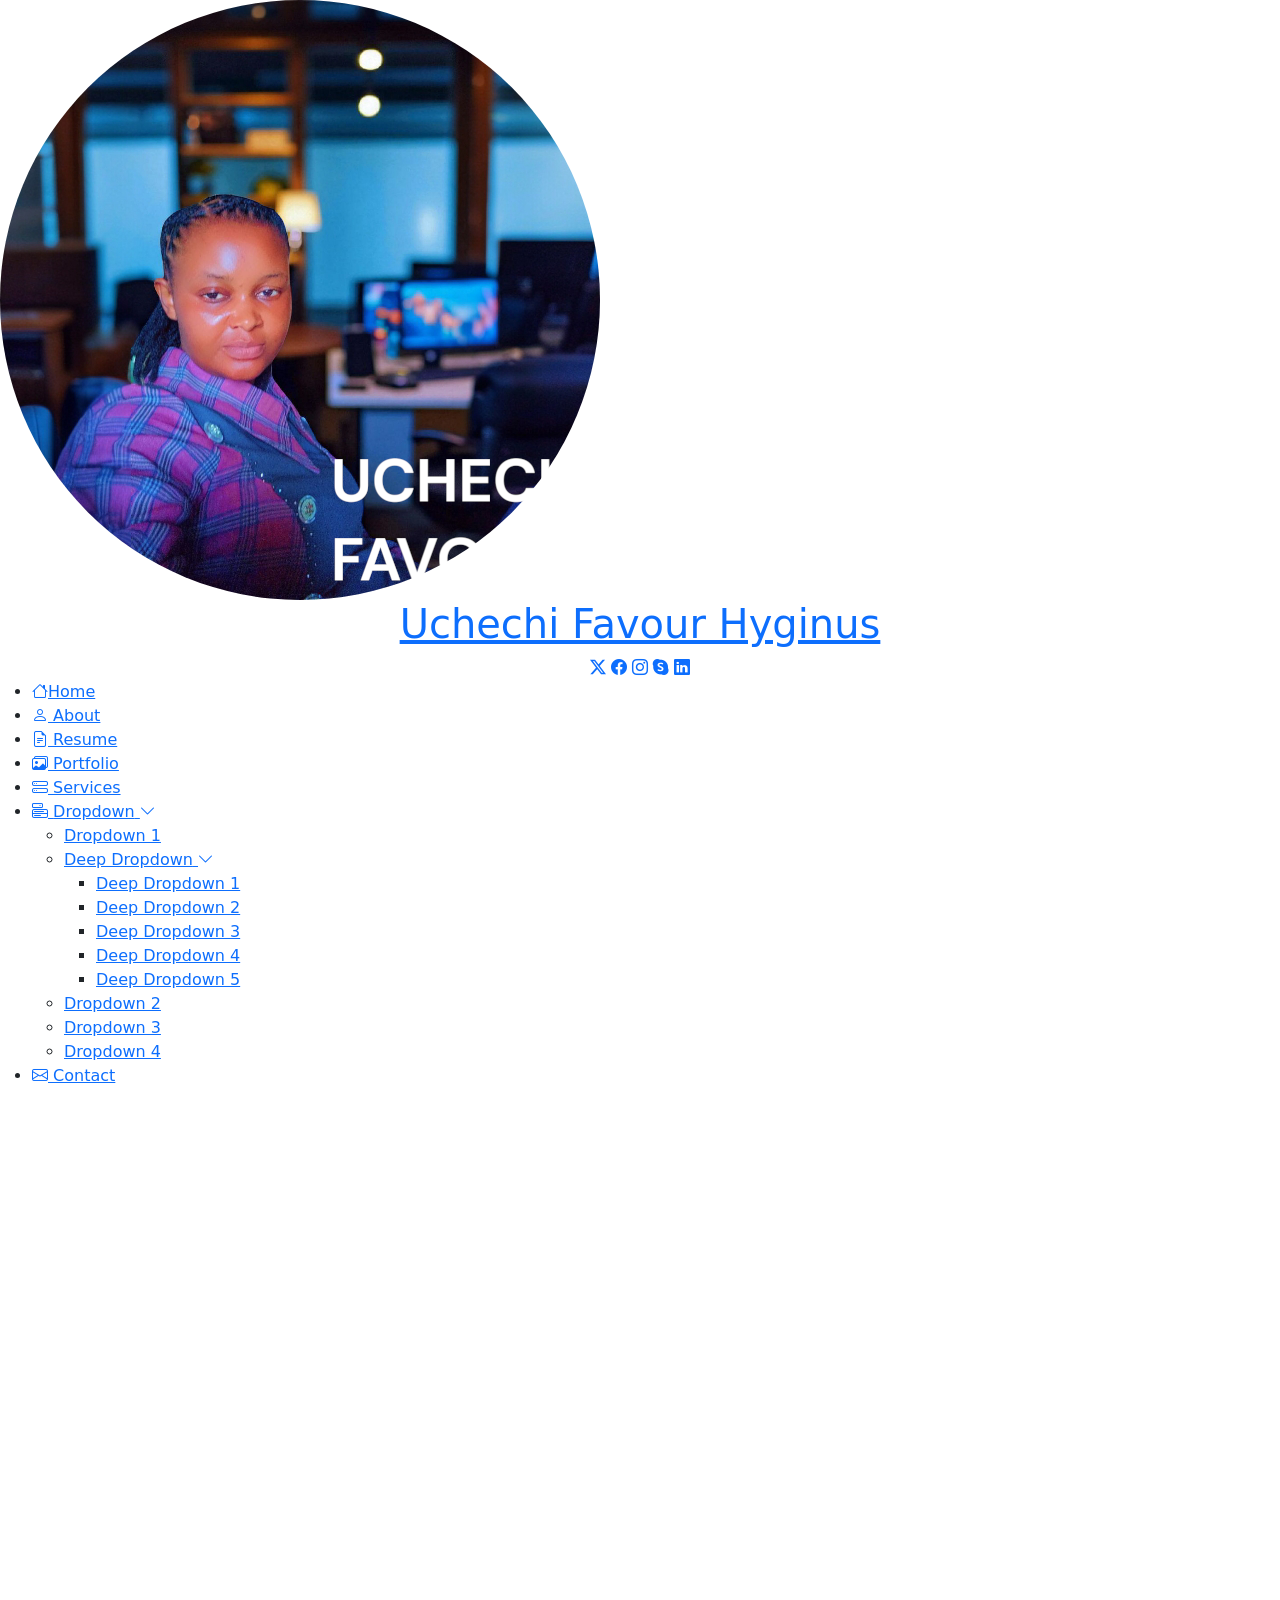
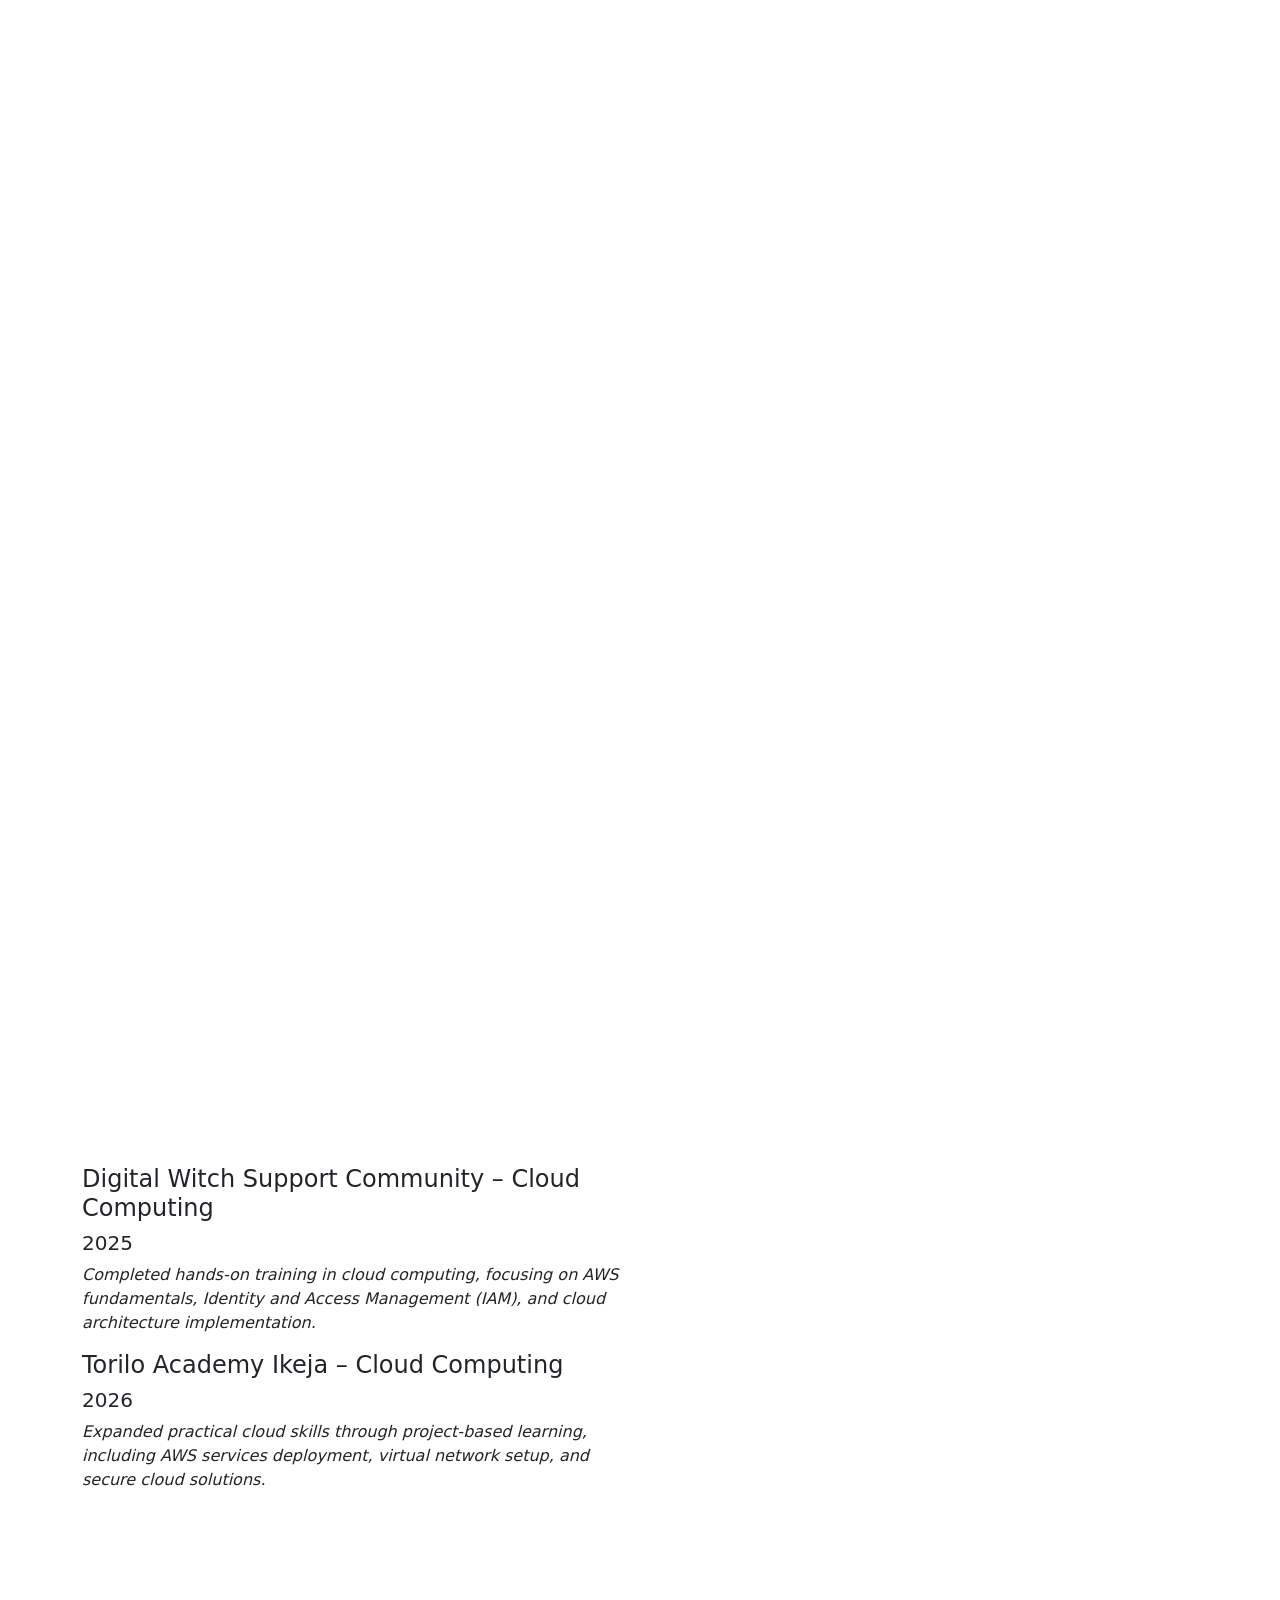
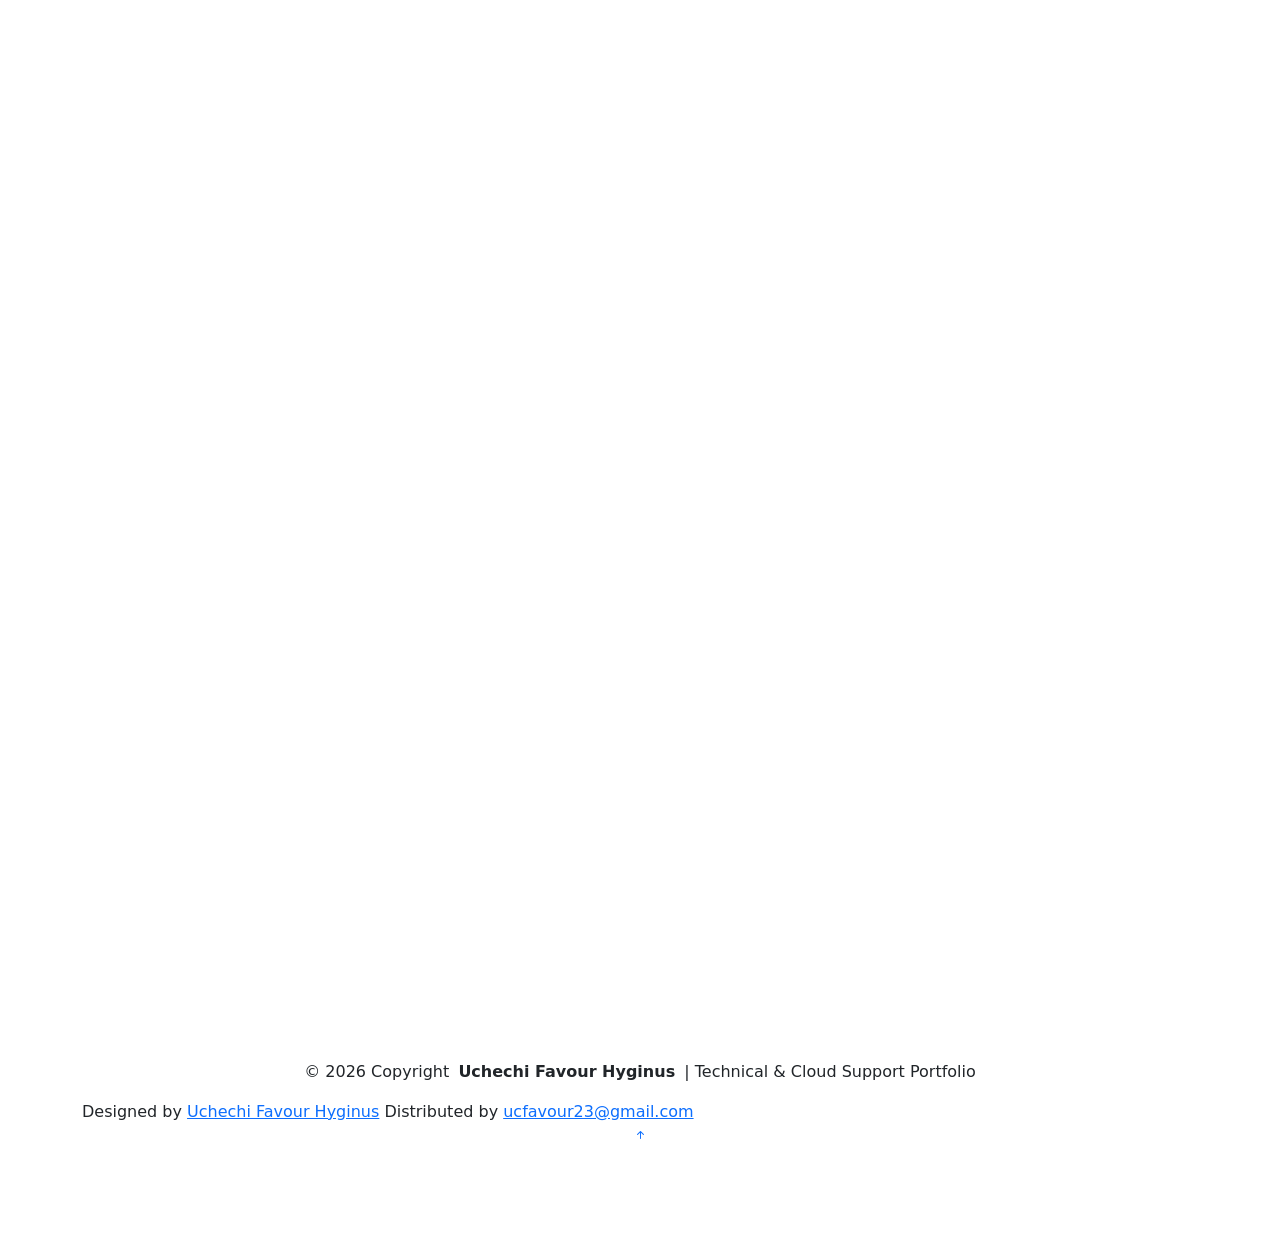
==== commit 375550eb: "my resume" ====
--- a/index.html
+++ b/index.html
@@ -114,12 +114,8 @@
 and managing AWS cloud infrastructure. My work focuses on secure access
 management, cloud networking, monitoring, and reliable website hosting
 solutions designed to help organizations maintain stable and efficient
-technology environments. I'm Uchechi Favour Hyginus, a Technical Support and Cloud Support
-professional experienced in supporting users, troubleshooting systems,
-and managing AWS cloud infrastructure. My work focuses on secure access
-management, cloud networking, monitoring, and reliable website hosting
-solutions designed to help organizations maintain stable and efficient
-technology environments.</p>
+technology environments.
+</p>
       </div><!-- End Section Title -->
 
       <div class="container" data-aos="fade-up" data-aos-delay="100">
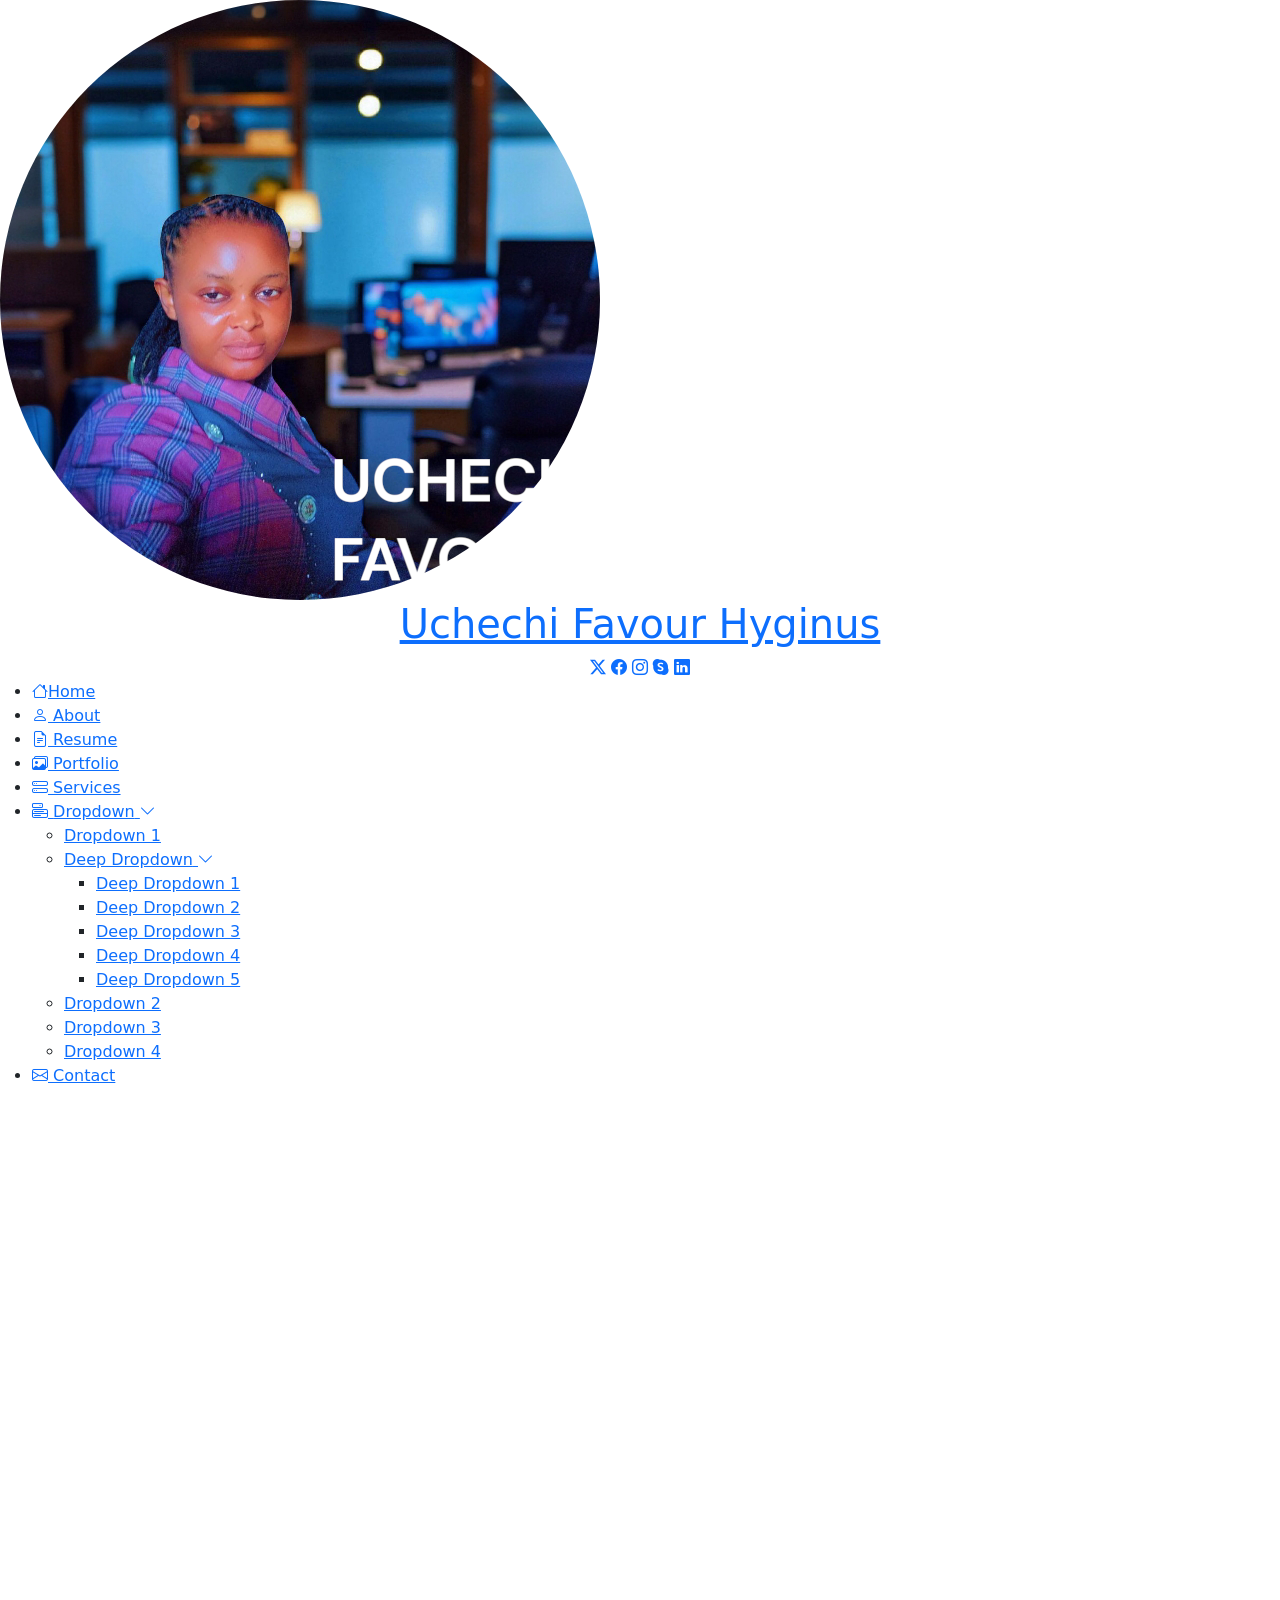
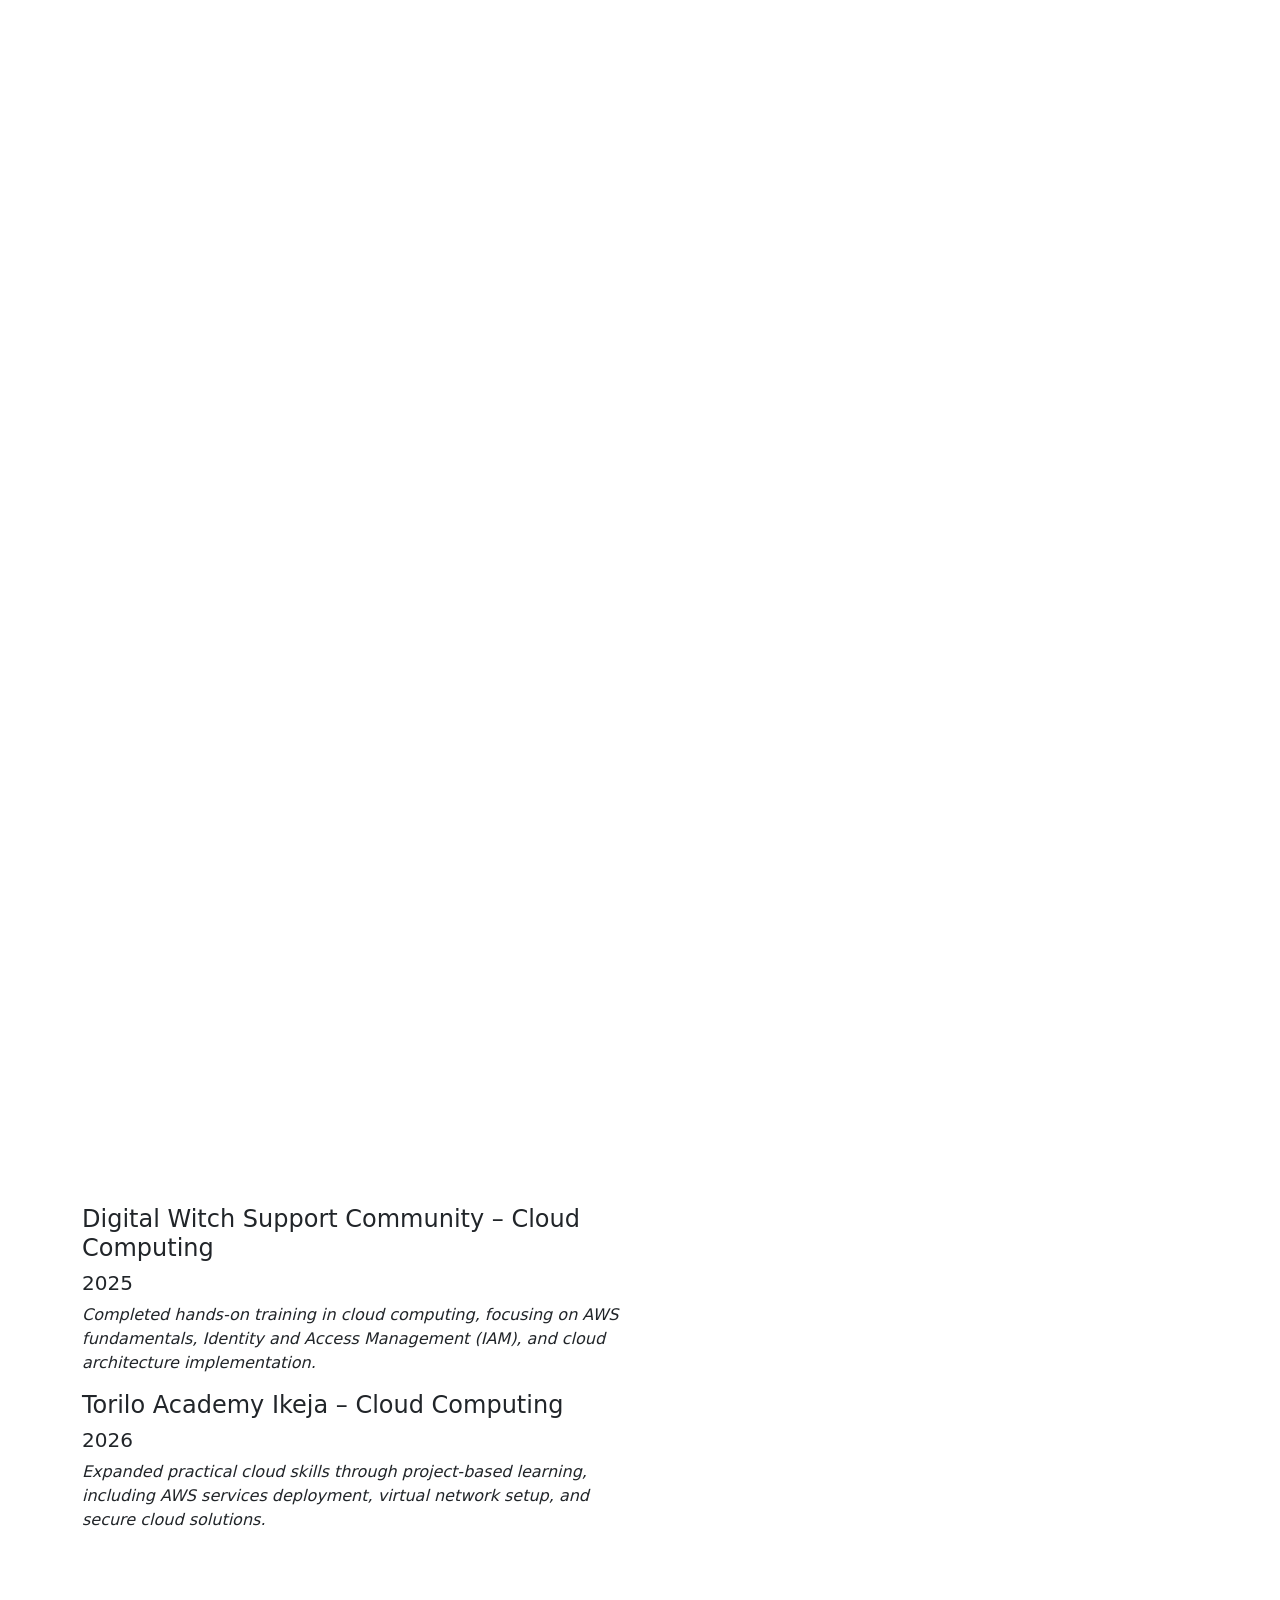
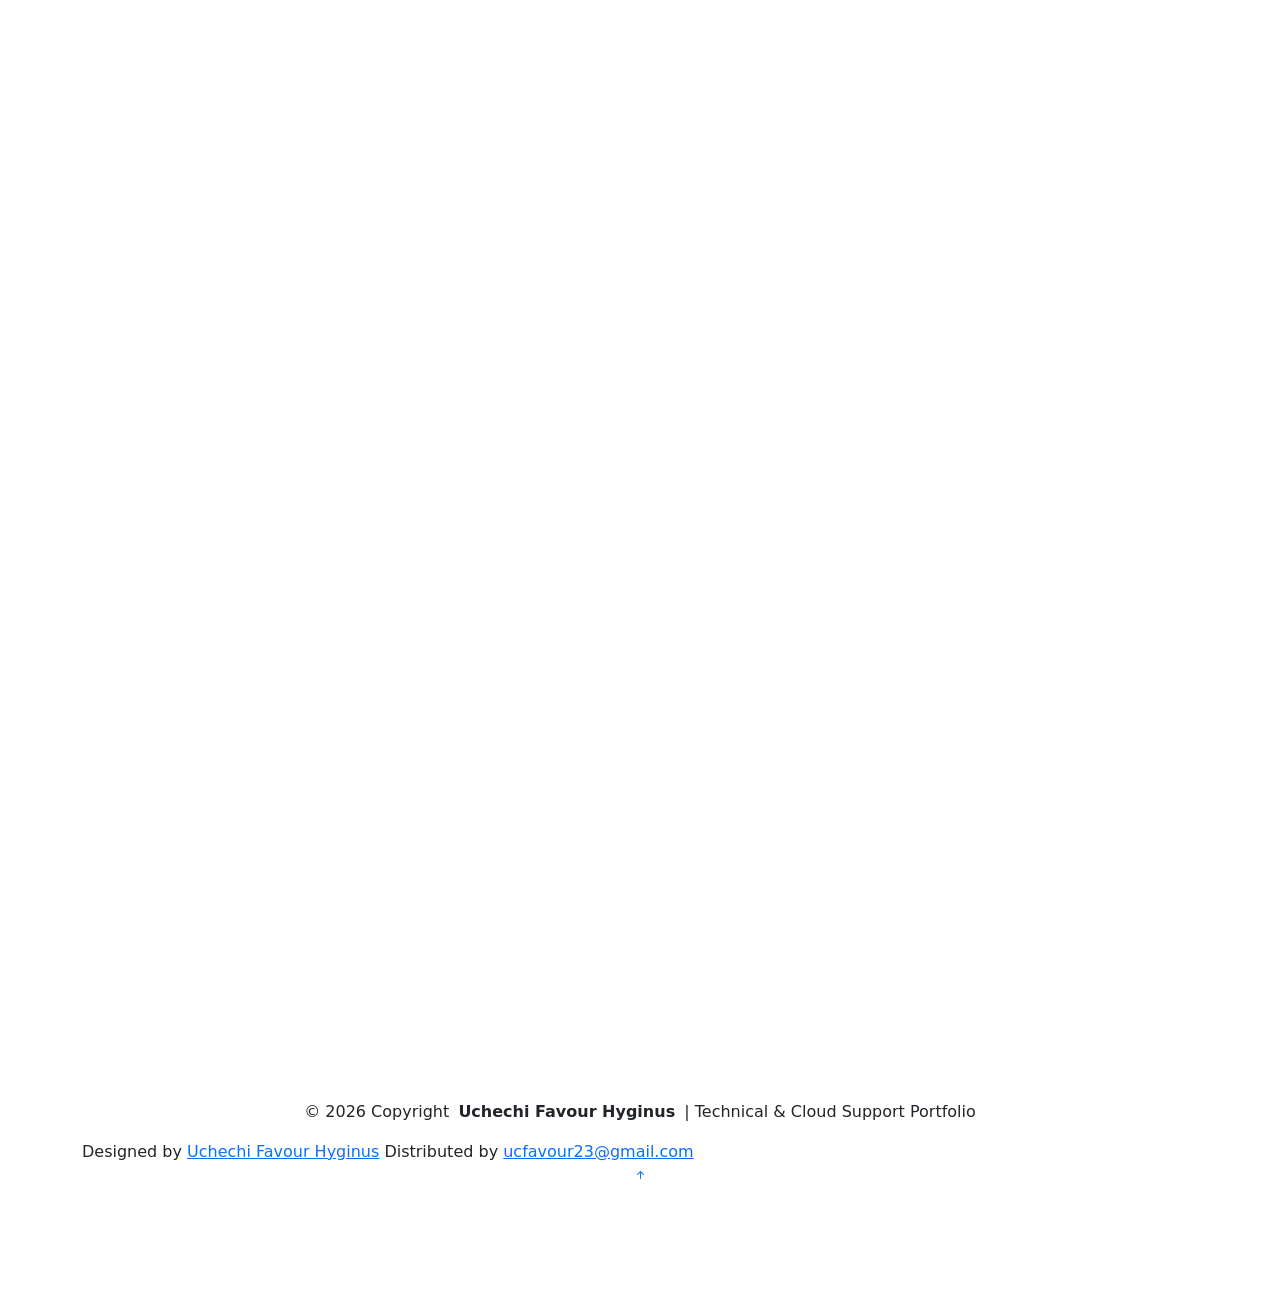
==== commit 37ecd9df: "update portfolio website" ====
--- a/index.html
+++ b/index.html
@@ -7,6 +7,7 @@
   <title>Index - UC Favour Hyginus</title>
   <meta content="" name="description">
   <meta content="" name="keywords">
+ 
 
   <!-- Favicons -->
   <link href="assets/img/favicon.png" rel="icon">
@@ -37,6 +38,16 @@
 </head>
 
 <body class="index-page">
+  <script>
+  fetch('https://9aejkw56c7.execute-api.us-east-1.amazonaws.com/staging/count', {
+  method: 'POST'
+})
+.then(response => response.json())
+.then(data => {
+  document.getElementById('visitor-count').innerText = data.views;
+})
+.catch(error => console.error('Error:', error));
+</script>
 
   <header id="header" class="header dark-background d-flex flex-column">
     <i class="header-toggle d-xl-none bi bi-list"></i>
@@ -49,6 +60,7 @@
       <!-- Uncomment the line below if you also wish to use an image logo -->
       <!-- <img src="assets/img/logo.png" alt=""> -->
       <h1 class="sitename">Uchechi Favour Hyginus</h1>
+       
     </a>
 
     <div class="social-links text-center">
@@ -99,6 +111,7 @@
       <div class="container" data-aos="fade-up" data-aos-delay="100">
         <h2>Uchechi Favour Hyginus</h2>
         <p>I'm a <span class="typed" data-typed-items="Technical Support engineer, Customer Support specialist, Freelancer,cloud Support Engineer, Security Engineer "> </span><span class="typed-cursor typed-cursor--blink" aria-hidden="true"></span><span class="typed-cursor typed-cursor--blink" aria-hidden="true"></span></p>
+        <p>Visitor count: <span id="visitor-count">Loading...</span></p>
       </div>
 
     </section><!-- /Hero Section -->
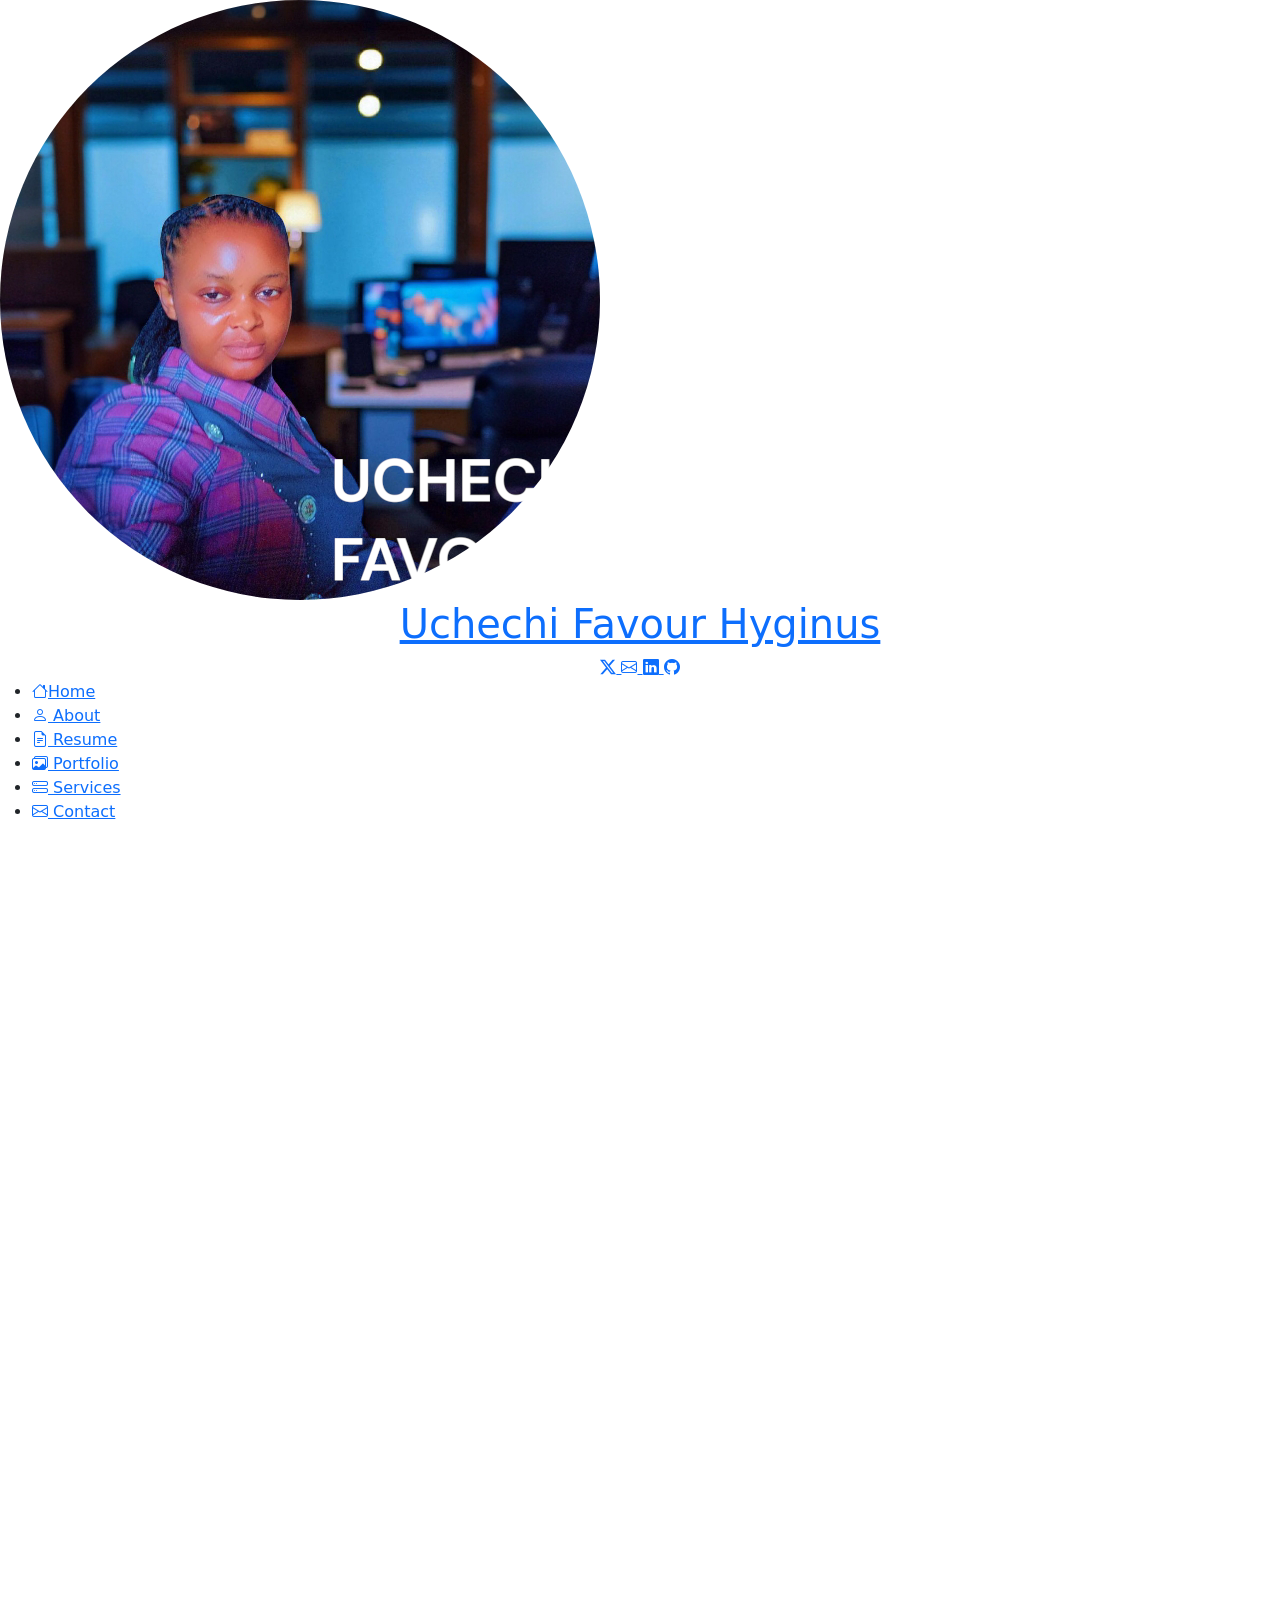
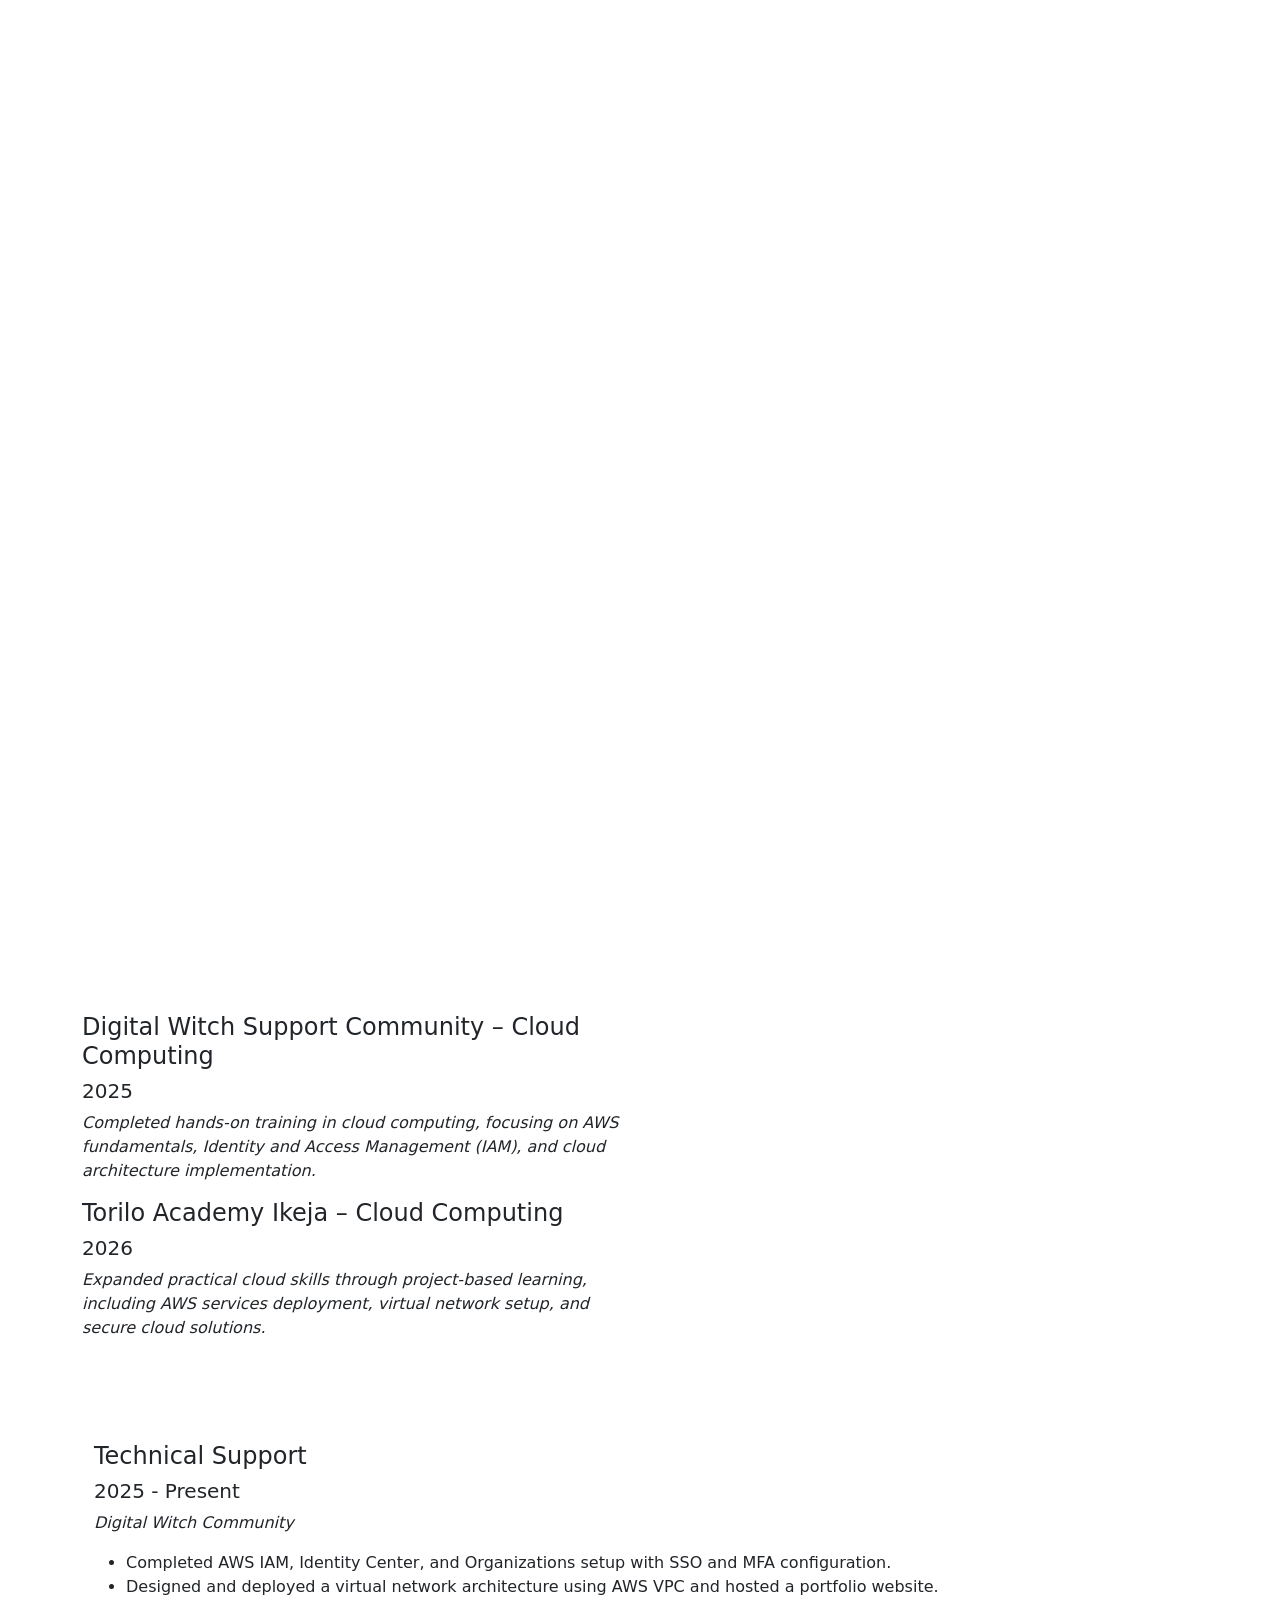
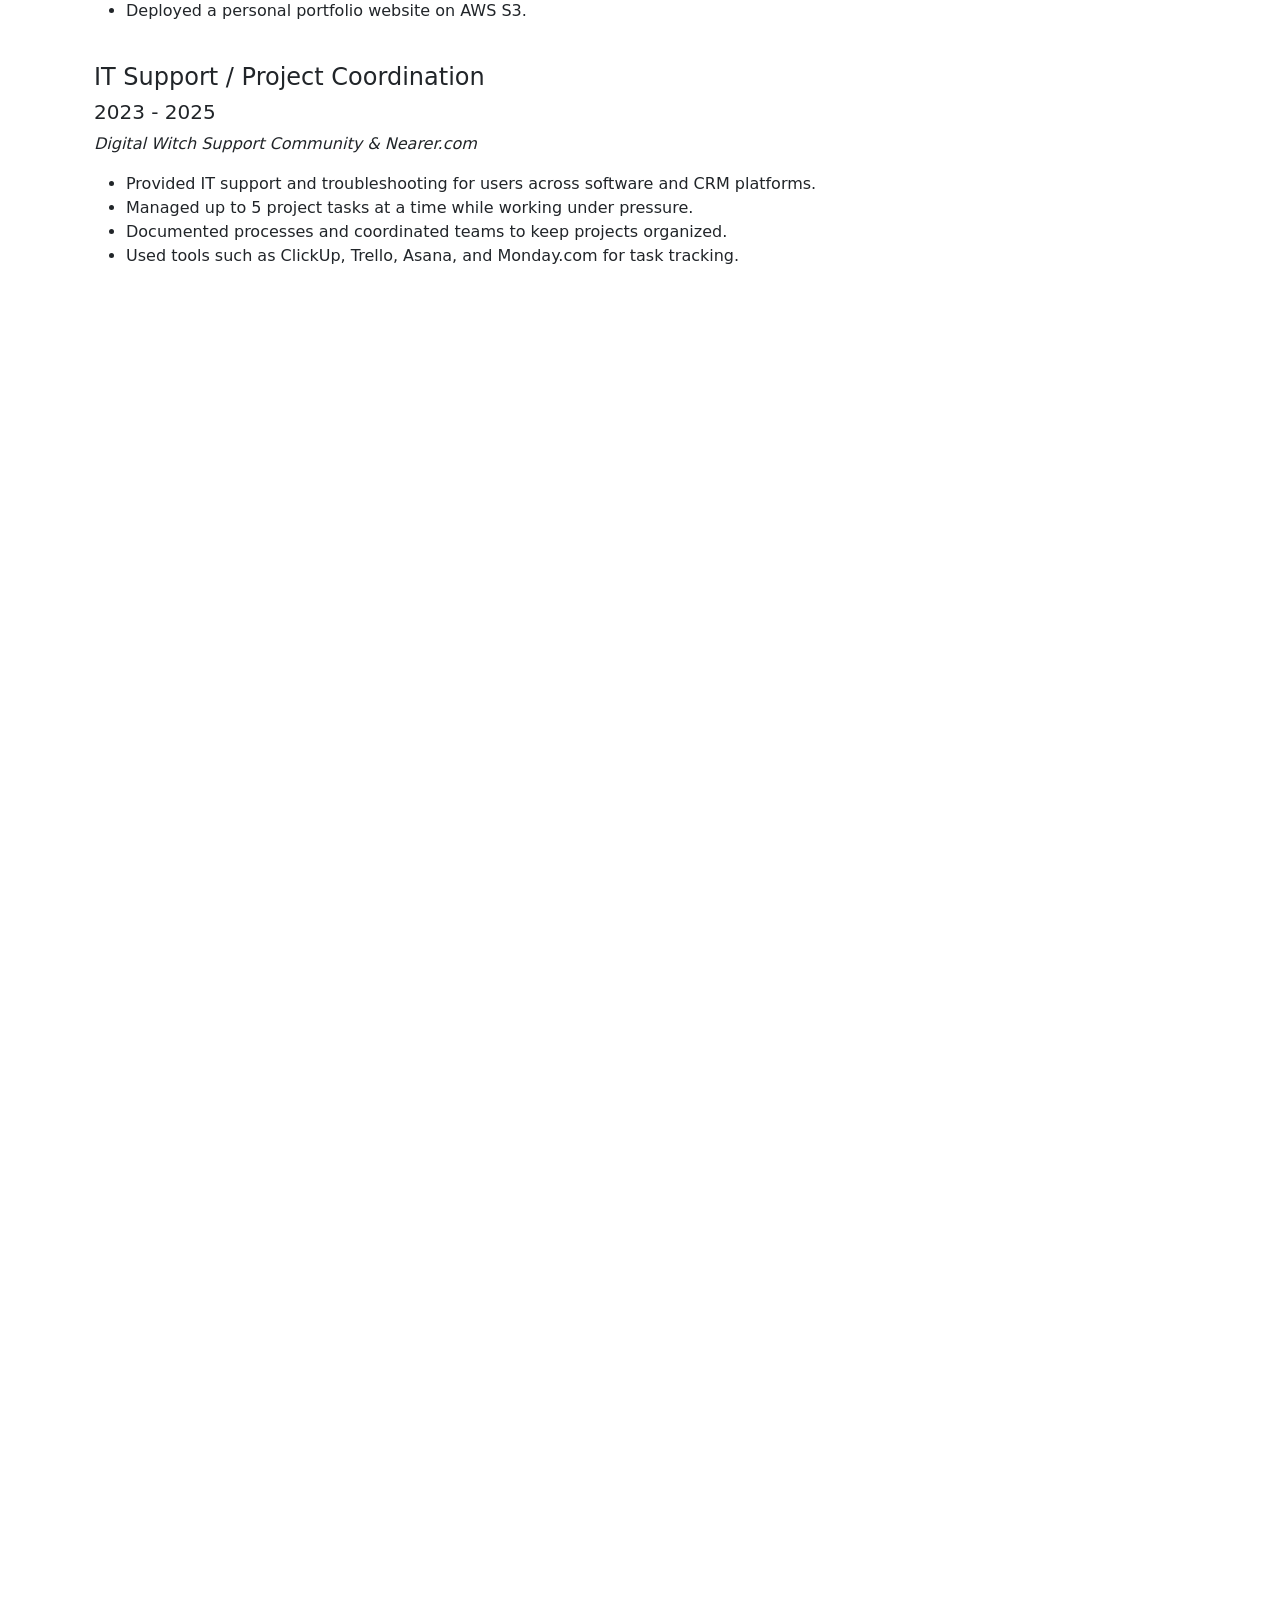
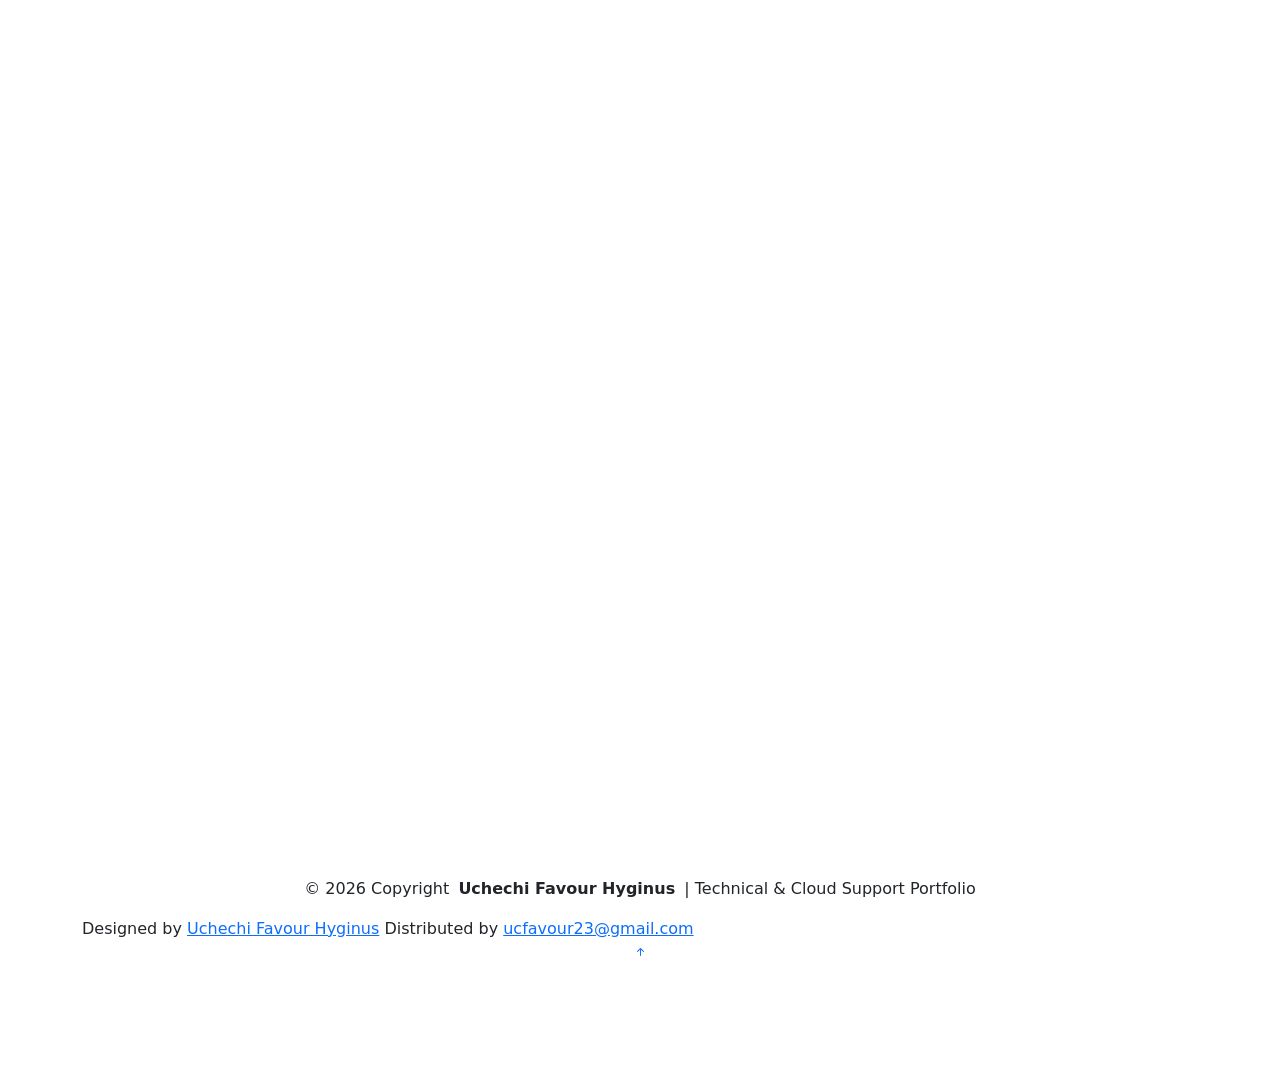
==== commit 965cb7fa: "updated portfolio (fixed images, experience section,links)" ====
--- a/index.html
+++ b/index.html
@@ -64,12 +64,28 @@
     </a>
 
     <div class="social-links text-center">
-      <a href="#" class="twitter"><i class="bi bi-twitter-x"></i></a>
-      <a href="#" class="facebook"><i class="bi bi-facebook"></i></a>
-      <a href="#" class="instagram"><i class="bi bi-instagram"></i></a>
-      <a href="#" class="google-plus"><i class="bi bi-skype"></i></a>
-      <a href="#" class="linkedin"><i class="bi bi-linkedin"></i></a>
-    </div>
+
+  <!-- X (Twitter) -->
+  <a href="https://x.com/ucfavour23" target="_blank">
+    <i class="bi bi-twitter-x"></i>
+  </a>
+
+  <!-- Email -->
+  <a href="mailto:ucfavour23@gmail.com">
+    <i class="bi bi-envelope"></i>
+  </a>
+
+  <!-- LinkedIn -->
+  <a href="https://linkedin.com/in/uchechifavour" target="_blank">
+    <i class="bi bi-linkedin"></i>
+  </a>
+
+  <!-- GitHub -->
+  <a href="https://github.com/ucfavour23" target="_blank">
+    <i class="bi bi-github"></i>
+  </a>
+
+</div>
 
     <nav id="navmenu" class="navmenu">
       <ul>
@@ -78,21 +94,8 @@
         <li><a href="#resume"><i class="bi bi-file-earmark-text navicon"></i> Resume</a></li>
         <li><a href="#portfolio"><i class="bi bi-images navicon"></i> Portfolio</a></li>
         <li><a href="#services"><i class="bi bi-hdd-stack navicon"></i> Services</a></li>
-        <li class="dropdown"><a href="#"><i class="bi bi-menu-button navicon"></i> <span>Dropdown</span> <i class="bi bi-chevron-down toggle-dropdown"></i></a>
           <ul>
-            <li><a href="#">Dropdown 1</a></li>
-            <li class="dropdown"><a href="#"><span>Deep Dropdown</span> <i class="bi bi-chevron-down toggle-dropdown"></i></a>
-              <ul>
-                <li><a href="#">Deep Dropdown 1</a></li>
-                <li><a href="#">Deep Dropdown 2</a></li>
-                <li><a href="#">Deep Dropdown 3</a></li>
-                <li><a href="#">Deep Dropdown 4</a></li>
-                <li><a href="#">Deep Dropdown 5</a></li>
-              </ul>
-            </li>
-            <li><a href="#">Dropdown 2</a></li>
-            <li><a href="#">Dropdown 3</a></li>
-            <li><a href="#">Dropdown 4</a></li>
+          
           </ul>
         </li>
         <li><a href="#contact"><i class="bi bi-envelope navicon"></i> Contact</a></li>
@@ -122,12 +125,9 @@
       <!-- Section Title -->
       <div class="container section-title" data-aos="fade-up">
         <h2>About Me</h2>
-        <p>I'm Uchechi Favour Hyginus, a Technical Support and Cloud Support
-professional experienced in supporting users, troubleshooting systems,
-and managing AWS cloud infrastructure. My work focuses on secure access
-management, cloud networking, monitoring, and reliable website hosting
-solutions designed to help organizations maintain stable and efficient
-technology environments.
+        <p>I work with cloud tools and support systems, with hands-on experience using AWS, Linux, Terraform, and Ansible. I have built projects where I deployed servers, configured NGINX, and set up monitoring to track performance and resolve issues early.
+My background in customer support helps me understand user problems, communicate clearly, and stay calm while handling technical issues. I focus on identifying the root cause and fixing problems in a practical way.
+I also have experience in project coordination, which helps me stay organized, manage tasks effectively, and work well with teams to deliver results. I am continuously improving my skills through real projects and hands-on practice, while contributing to building reliable and efficient systems.
 </p>
       </div><!-- End Section Title -->
 
@@ -293,7 +293,7 @@
       <!-- Section Title -->
       <div class="container section-title" data-aos="fade-up">
         <h2>Resume</h2>
-        <p><p>A motivated IT professional in cloud computing and IT support, with hands-on experience in AWS, IAM, and system administration. Passionate about learning, problem-solving, and delivering tech solutions.</p></p>
+        <p><p>I provide technical support and build cloud solutions using AWS, Linux, and Terraform, with a strong focus on problem-solving and user experience</p></p>
       </div><!-- End Section Title -->
 
       <div class="container">
@@ -305,7 +305,7 @@
 
             <div class="resume-item pb-0">
               <h4>Uchechi Favour</h4>
-              <p><em>IT Support/Tecnical Support</em></p>
+              <p><em>Cloud Support Engineer/Technical Support</em></p>
               <ul>
                 <li>Ojo Lagos, Nigeria</li>
                 <li>(234) 703030-6473</li>
@@ -339,7 +339,7 @@
       <h2></h2>
       <p></p>
     </div>
-
+    
     <div class="row">
       <div class="col-lg-6">
         <!-- Education / Training 1 -->
@@ -359,42 +359,36 @@
       </div>
     </div>
 
+<section id="experience" class="resume section">
+  <div class="container section-title" data-aos="fade-up">
+    <h2>Professional Experience</h2>
+    <p>Hands-on experience in technical support, cloud projects, and project coordination.</p>
   </div>
-</section>
-
-          </div>
-
-          <div class="col-lg-6" data-aos="fade-up" data-aos-delay="200">
-            <h3 class="resume-title">Professional Experience</h3>
-            <div class="resume-item">
-              <h4>Tecnical Support</h4>
-              <h5>2025- Present</h5>
-              <p><em>Digital Witch Community </em></p>
-              <ul>
-                <li>Completed AWS IAM, Identity Center, and Organizations setup with SSO and MFA configuration </li>
-                <li>Designed and deployed a virtual network architecture using AWS VPC and hosted a portfolio website </li>
-                <li>Deployed a personal portfolio website on AWS S3.</li>
-              </ul>
-            </div><!-- Edn Resume Item -->
-
-            <div class="resume-item">
-              <h4>IT Support/Project Coordition</h4>
-              <h5>2023 - 2025</h5>
-              <p><em>Digital Witch Support Community & Nearer.com</em></p>
-              <ul>
-                <li>Provided IT support and troubleshooting for users on various software and CRM platforms.</li>
-                <li>Managed up to 5 projects or tasks at a given time while under pressure</li>
-                <li>Managed small projects, documented processes, and coordinated teams</li>
-                <li>Used project management tools like ClickUp, Trello, Asana, and Monday.com</li>
-              </ul>
-            </div><!-- Edn Resume Item -->
-
-          </div>
-
-        </div>
-
-      </div>
-
+
+  <div class="container">
+    <div class="resume-item pb-4">
+      <h4>Technical Support</h4>
+      <h5>2025 - Present</h5>
+      <p><em>Digital Witch Community</em></p>
+      <ul>
+        <li>Completed AWS IAM, Identity Center, and Organizations setup with SSO and MFA configuration.</li>
+        <li>Designed and deployed a virtual network architecture using AWS VPC and hosted a portfolio website.</li>
+        <li>Deployed a personal portfolio website on AWS S3.</li>
+      </ul>
+    </div>
+
+    <div class="resume-item pb-4">
+      <h4>IT Support / Project Coordination</h4>
+      <h5>2023 - 2025</h5>
+      <p><em>Digital Witch Support Community &amp; Nearer.com</em></p>
+      <ul>
+        <li>Provided IT support and troubleshooting for users across software and CRM platforms.</li>
+        <li>Managed up to 5 project tasks at a time while working under pressure.</li>
+        <li>Documented processes and coordinated teams to keep projects organized.</li>
+        <li>Used tools such as ClickUp, Trello, Asana, and Monday.com for task tracking.</li>
+      </ul>
+    </div>
+  </div>
     </section><!-- /Resume Section -->
 
     <!-- Portfolio Section -->
@@ -409,163 +403,205 @@
       <div class="container">
 
         <div class="isotope-layout" data-default-filter="*" data-layout="masonry" data-sort="original-order">
-
-          <ul class="portfolio-filters isotope-filters" data-aos="fade-up" data-aos-delay="100">
-            <li data-filter="*" class="filter-active">All</li>
-            <li data-filter=".filter-app">Cloud Projects</li>
-            <li data-filter=".filter-product">Cloud Security</li>
-            <li data-filter=".filter-branding">Deployment</li>
-            <li data-filter=".filter-books">Documentation</li>
-          </ul><!-- End Portfolio Filters -->
-
-          <div class="row gy-4 isotope-container" data-aos="fade-up" data-aos-delay="200">
-
-            <div class="col-lg-4 col-md-6 portfolio-item isotope-item filter-app">
-              <div class="portfolio-content h-100">
-                <img src="assets/img/portfolio/app-1.jpg" class="img-fluid" alt="">
-                <div class="portfolio-info">
-                  <h4>Project 1</h4>
-                  <p>AWS IAM & Identity Center</p>
-                  <a href="assets/img/portfolio/app-1.jpg" title="App 1" data-gallery="portfolio-gallery-app" class="glightbox preview-link"><i class="bi bi-zoom-in"></i></a>
-                  <a href="iam-project.html" title="More Details" class="details-link"><i class="bi bi-link-45deg"></i></a>
-                </div>
-              </div>
-            </div><!-- End Portfolio Item -->
-
-            <div class="col-lg-4 col-md-6 portfolio-item isotope-item filter-product">
-              <div class="portfolio-content h-100">
-                <img src="assets/img/portfolio/product-1.jpg" class="img-fluid" alt="">
-                <div class="portfolio-info">
-                  <h4>Cloud Projects</h4>
-                  <p>AWS IAM & Identity Center implementation</p>
-                  <a href="assets/img/portfolio/product-1.jpg" title="Product 1" data-gallery="portfolio-gallery-product" class="glightbox preview-link"><i class="bi bi-zoom-in"></i></a>
-                  <a href="vpc-project.html" title="More Details" class="details-link"><i class="bi bi-link-45deg"></i></a>
-                </div>
-              </div>
-            </div><!-- End Portfolio Item -->
-
-            <div class="col-lg-4 col-md-6 portfolio-item isotope-item filter-branding">
-              <div class="portfolio-content h-100">
-                <img src="assets/img/portfolio/branding-1.jpg" class="img-fluid" alt="">
-                <div class="portfolio-info">
-                  <h4>AWS Security</h4>
-                  <p>AWS Organizations & Access Management</p>
-                  <a href="assets/img/portfolio/branding-1.jpg" title="Branding 1" data-gallery="portfolio-gallery-branding" class="glightbox preview-link"><i class="bi bi-zoom-in"></i></a>
-                  <a href="organization-access-management.html" title="More Details" class="details-link"><i class="bi bi-link-45deg"></i></a>
-                </div>
-              </div>
-            </div><!-- End Portfolio Item -->
-
-            <div class="col-lg-4 col-md-6 portfolio-item isotope-item filter-books">
-              <div class="portfolio-content h-100">
-                <img src="assets/img/portfolio/books-1.jpg" class="img-fluid" alt="">
-                <div class="portfolio-info">
-                  <h4>Deployment</h4>
-                  <p>Static Portfolio Website Deployment (S3)</p>
-                  <a href="assets/img/portfolio/books-1.jpg" title="Branding 1" data-gallery="portfolio-gallery-book" class="glightbox preview-link"><i class="bi bi-zoom-in"></i></a>
-                  <a href="s3-website.html" title="More Details" class="details-link"><i class="bi bi-link-45deg"></i></a>
-                </div>
-              </div>
-            </div><!-- End Portfolio Item -->
-
-            <div class="col-lg-4 col-md-6 portfolio-item isotope-item filter-app">
-              <div class="portfolio-content h-100">
-                <img src="assets/img/portfolio/app-2.jpg" class="img-fluid" alt="">
-                <div class="portfolio-info">
-                  <h4>Cloud Projects</h4>
-                  <p>AWS VPC Architectural Design</p>
-                  <a href="assets/img/portfolio/app-2.jpg" title="App 2" data-gallery="portfolio-gallery-app" class="glightbox preview-link"><i class="bi bi-zoom-in"></i></a>
-                  <a href="vpc-project.html" title="More Details" class="details-link"><i class="bi bi-link-45deg"></i></a>
-                </div>
-              </div>
-            </div><!-- End Portfolio Item -->
-
-            <div class="col-lg-4 col-md-6 portfolio-item isotope-item filter-product">
-              <div class="portfolio-content h-100">
-                <img src="assets/img/portfolio/product-2.jpg" class="img-fluid" alt="">
-                <div class="portfolio-info">
-                  <h4>Monitoring</h4>
-                  <p>Cloud Monitoring & Logging Setup</p>
-                  <a href="assets/img/portfolio/product-2.jpg" title="Product 2" data-gallery="portfolio-gallery-product" class="glightbox preview-link"><i class="bi bi-zoom-in"></i></a>
-                  <a href="monitoring-project.html" title="More Details" class="details-link"><i class="bi bi-link-45deg"></i></a>
-                </div>
-              </div>
-            </div><!-- End Portfolio Item -->
-
-            <div class="col-lg-4 col-md-6 portfolio-item isotope-item filter-branding">
-              <div class="portfolio-content h-100">
-                <img src="assets/img/portfolio/branding-2.jpg" class="img-fluid" alt="">
-                <div class="portfolio-info">
-                  <h4>AWS Projects Documentation</h4>
-                  <p>Tecnical Documentation Practice</p>
-                  <a href="assets/img/portfolio/branding-2.jpg" title="Branding 2" data-gallery="portfolio-gallery-branding" class="glightbox preview-link"><i class="bi bi-zoom-in"></i></a>
-                  <a href="project-documentation.html" title="More Details" class="details-link"><i class="bi bi-link-45deg"></i></a>
-                </div>
-              </div>
-            </div><!-- End Portfolio Item -->
-
-            <div class="col-lg-4 col-md-6 portfolio-item isotope-item filter-books">
-              <div class="portfolio-content h-100">
-                <img src="assets/img/portfolio/books-2.jpg" class="img-fluid" alt="">
-                <div class="portfolio-info">
-                  <h4>Projects</h4>
-                  <p>Cloud Support</p>
-                  <a href="assets/img/portfolio/books-2.jpg" title="Branding 2" data-gallery="portfolio-gallery-book" class="glightbox preview-link"><i class="bi bi-zoom-in"></i></a>
-                  <a href="portfolio-details.html" title="More Details" class="details-link"><i class="bi bi-link-45deg"></i></a>
-                </div>
-              </div>
-            </div><!-- End Portfolio Item -->
-
-            <div class="col-lg-4 col-md-6 portfolio-item isotope-item filter-app">
-              <div class="portfolio-content h-100">
-                <img src="assets/img/portfolio/app-3.jpg" class="img-fluid" alt="">
-                <div class="portfolio-info">
-                  <h4>projects</h4>
-                  <p>Customer Support</p>
-                  <a href="assets/img/portfolio/app-3.jpg" title="App 3" data-gallery="portfolio-gallery-app" class="glightbox preview-link"><i class="bi bi-zoom-in"></i></a>
-                  <a href="portfolio-details.html" title="More Details" class="details-link"><i class="bi bi-link-45deg"></i></a>
-                </div>
-              </div>
-            </div><!-- End Portfolio Item -->
-
-            <div class="col-lg-4 col-md-6 portfolio-item isotope-item filter-product">
-              <div class="portfolio-content h-100">
-                <img src="assets/img/portfolio/product-3.jpg" class="img-fluid" alt="">
-                <div class="portfolio-info">
-                  <h4>Projects</h4>
-                  <p>Static Website</p>
-                  <a href="assets/img/portfolio/product-3.jpg" title="Product 3" data-gallery="portfolio-gallery-product" class="glightbox preview-link"><i class="bi bi-zoom-in"></i></a>
-                  <a href="portfolio-details.html" title="More Details" class="details-link"><i class="bi bi-link-45deg"></i></a>
-                </div>
-              </div>
-            </div><!-- End Portfolio Item -->
-
-            <div class="col-lg-4 col-md-6 portfolio-item isotope-item filter-branding">
-              <div class="portfolio-content h-100">
-                <img src="assets/img/portfolio/branding-3.jpg" class="img-fluid" alt="">
-                <div class="portfolio-info">
-                  <h4>Projects</h4>
-                  <p>Projects</p>
-                  <a href="assets/img/portfolio/branding-3.jpg" title="Branding 2" data-gallery="portfolio-gallery-branding" class="glightbox preview-link"><i class="bi bi-zoom-in"></i></a>
-                  <a href="portfolio-details.html" title="More Details" class="details-link"><i class="bi bi-link-45deg"></i></a>
-                </div>
-              </div>
-            </div><!-- End Portfolio Item -->
-
-            <div class="col-lg-4 col-md-6 portfolio-item isotope-item filter-books">
-              <div class="portfolio-content h-100">
-                <img src="assets/img/portfolio/books-3.jpg" class="img-fluid" alt="">
-                <div class="portfolio-info">
-                  <h4>Projects</h4>
-                  <p>projects</p>
-                  <a href="assets/img/portfolio/books-3.jpg" title="Branding 3" data-gallery="portfolio-gallery-book" class="glightbox preview-link"><i class="bi bi-zoom-in"></i></a>
-                  <a href="portfolio-details.html" title="More Details" class="details-link"><i class="bi bi-link-45deg"></i></a>
-                </div>
-              </div>
-            </div><!-- End Portfolio Item -->
-
-          </div><!-- End Portfolio Container -->
-
+<ul class="portfolio-filters isotope-filters" data-aos="fade-up" data-aos-delay="100">
+  <li data-filter="*" class="filter-active">All</li>
+  <li data-filter=".filter-app">Cloud Projects</li>
+  <li data-filter=".filter-product">Cloud Security</li>
+  <li data-filter=".filter-branding">Deployment</li>
+  <li data-filter=".filter-books">Documentation</li>
+</ul><!-- End Portfolio Filters -->
+
+<div class="row gy-4 isotope-container" data-aos="fade-up" data-aos-delay="200">
+
+  <!-- Project 1 -->
+  <div class="col-lg-4 col-md-6 portfolio-item isotope-item filter-app">
+    <div class="portfolio-content h-100">
+      <img src="assets/img/portfolio/app-1.jpg" class="img-fluid" alt="">
+      <div class="portfolio-info">
+        <h4>Project 1</h4>
+        <p>AWS IAM & Identity Center</p>
+        <a href="assets/img/portfolio/app-1.jpg" title="App 1" data-gallery="portfolio-gallery-app" class="glightbox preview-link">
+          <i class="bi bi-zoom-in"></i>
+        </a>
+        <a href="iam-project.html" title="More Details" class="details-link">
+          <i class="bi bi-link-45deg"></i>
+        </a>
+      </div>
+    </div>
+  </div><!-- End Portfolio Item -->
+
+  <!-- EC2 NGINX Project -->
+  <div class="col-lg-4 col-md-6 portfolio-item isotope-item filter-branding">
+    <div class="portfolio-content h-100">
+      <img src="assets/img/portfolio/nginx-webserver-successfully-deployed.png" class="img-fluid" alt="EC2 NGINX Deployment">
+      <div class="portfolio-info">
+        <h4>EC2 NGINX Deployment</h4>
+        <p>Terraform + Ansible</p>
+        <a href="assets/img/portfolio/nginx-webserver-successfully-deployed.png" title="EC2 Project" data-gallery="portfolio-gallery-branding" class="glightbox preview-link">
+          <i class="bi bi-zoom-in"></i>
+        </a>
+        <a href="ec2-nginx-project.html" title="More Details" class="details-link">
+          <i class="bi bi-link-45deg"></i>
+        </a>
+      </div>
+    </div>
+  </div><!-- End Portfolio Item -->
+
+  <!-- Project 2 -->
+  <div class="col-lg-4 col-md-6 portfolio-item isotope-item filter-product">
+    <div class="portfolio-content h-100">
+      <img src="assets/img/portfolio/product-1.jpg" class="img-fluid" alt="">
+      <div class="portfolio-info">
+        <h4>Cloud Projects</h4>
+        <p>AWS IAM & Identity Center implementation</p>
+        <a href="assets/img/portfolio/product-1.jpg" title="Product 1" data-gallery="portfolio-gallery-product" class="glightbox preview-link">
+          <i class="bi bi-zoom-in"></i>
+        </a>
+        <a href="vpc-project.html" title="More Details" class="details-link">
+          <i class="bi bi-link-45deg"></i>
+        </a>
+      </div>
+    </div>
+  </div><!-- End Portfolio Item -->
+
+  <!-- Project 3 -->
+  <div class="col-lg-4 col-md-6 portfolio-item isotope-item filter-branding">
+    <div class="portfolio-content h-100">
+      <img src="assets/img/portfolio/branding-1.jpg" class="img-fluid" alt="">
+      <div class="portfolio-info">
+        <h4>AWS Security</h4>
+        <p>AWS Organizations & Access Management</p>
+        <a href="assets/img/portfolio/branding-1.jpg" title="Branding 1" data-gallery="portfolio-gallery-branding" class="glightbox preview-link">
+          <i class="bi bi-zoom-in"></i>
+        </a>
+        <a href="organization-access-management.html" title="More Details" class="details-link">
+          <i class="bi bi-link-45deg"></i>
+        </a>
+      </div>
+    </div>
+  </div><!-- End Portfolio Item -->
+
+  <!-- Project 4 -->
+  <div class="col-lg-4 col-md-6 portfolio-item isotope-item filter-books">
+    <div class="portfolio-content h-100">
+      <img src="assets/img/portfolio/books-1.jpg" class="img-fluid" alt="">
+      <div class="portfolio-info">
+        <h4>Documentation</h4>
+        <p>AWS Project Documentation</p>
+        <a href="assets/img/portfolio/books-1.jpg" title="Documentation" data-gallery="portfolio-gallery-books" class="glightbox preview-link">
+          <i class="bi bi-zoom-in"></i>
+        </a>
+        <a href="documentation-project.html" title="More Details" class="details-link">
+          <i class="bi bi-link-45deg"></i>
+        </a>
+      </div>
+    </div>
+  </div><!-- End Portfolio Item -->
+
+</div><!-- End Portfolio Container --><ul class="portfolio-filters isotope-filters" data-aos="fade-up" data-aos-delay="100">
+  <li data-filter="*" class="filter-active">All</li>
+  <li data-filter=".filter-app">Cloud Projects</li>
+  <li data-filter=".filter-product">Cloud Security</li>
+  <li data-filter=".filter-branding">Deployment</li>
+  <li data-filter=".filter-books">Documentation</li>
+</ul><!-- End Portfolio Filters -->
+
+<div class="row gy-4 isotope-container" data-aos="fade-up" data-aos-delay="200">
+
+  <!-- Project 1 -->
+  <div class="col-lg-4 col-md-6 portfolio-item isotope-item filter-app">
+    <div class="portfolio-content h-100">
+      <img src="assets/img/portfolio/app-1.jpg" class="img-fluid" alt="">
+      <div class="portfolio-info">
+        <h4>Project 1</h4>
+        <p>AWS IAM & Identity Center</p>
+        <a href="assets/img/portfolio/app-1.jpg" title="App 1" data-gallery="portfolio-gallery-app" class="glightbox preview-link">
+          <i class="bi bi-zoom-in"></i>
+        </a>
+        <a href="iam-project.html" title="More Details" class="details-link">
+          <i class="bi bi-link-45deg"></i>
+        </a>
+      </div>
+    </div>
+  </div><!-- End Portfolio Item -->
+
+  <!-- EC2 NGINX PROJECT -->
+<div class="col-lg-4 col-md-6 portfolio-item isotope-item filter-branding">
+  <div class="portfolio-content h-100">
+    
+    <img src="assets/img/portfolio/nginx-webserver.png" class="img-fluid" alt="EC2 Project">
+
+    <div class="portfolio-info">
+      <h4>EC2 NGINX Deployment</h4>
+      <p>Terraform + Ansible</p>
+
+      <a href="assets/img/portfolio/nginx-webserver.png" 
+         class="glightbox preview-link">
+        <i class="bi bi-zoom-in"></i>
+      </a>
+
+      <a href="ec2-nginx-project.html" 
+         class="details-link">
+        <i class="bi bi-link-45deg"></i>
+      </a>
+
+    </div>
+  </div>
+</div>
+<!-- END -->
+
+  <!-- Project 2 -->
+  <div class="col-lg-4 col-md-6 portfolio-item isotope-item filter-product">
+    <div class="portfolio-content h-100">
+      <img src="assets/img/portfolio/product-1.jpg" class="img-fluid" alt="">
+      <div class="portfolio-info">
+        <h4>Cloud Projects</h4>
+        <p>AWS IAM & Identity Center implementation</p>
+        <a href="assets/img/portfolio/product-1.jpg" title="Product 1" data-gallery="portfolio-gallery-product" class="glightbox preview-link">
+          <i class="bi bi-zoom-in"></i>
+        </a>
+        <a href="vpc-project.html" title="More Details" class="details-link">
+          <i class="bi bi-link-45deg"></i>
+        </a>
+      </div>
+    </div>
+  </div><!-- End Portfolio Item -->
+
+  <!-- Project 3 -->
+  <div class="col-lg-4 col-md-6 portfolio-item isotope-item filter-branding">
+    <div class="portfolio-content h-100">
+      <img src="assets/img/portfolio/branding-1.jpg" class="img-fluid" alt="">
+      <div class="portfolio-info">
+        <h4>AWS Security</h4>
+        <p>AWS Organizations & Access Management</p>
+        <a href="assets/img/portfolio/branding-1.jpg" title="Branding 1" data-gallery="portfolio-gallery-branding" class="glightbox preview-link">
+          <i class="bi bi-zoom-in"></i>
+        </a>
+        <a href="organization-access-management.html" title="More Details" class="details-link">
+          <i class="bi bi-link-45deg"></i>
+        </a>
+      </div>
+    </div>
+  </div><!-- End Portfolio Item -->
+
+  <!-- Project 4 -->
+  <div class="col-lg-4 col-md-6 portfolio-item isotope-item filter-books">
+    <div class="portfolio-content h-100">
+      <img src="assets/img/portfolio/books-1.jpg" class="img-fluid" alt="">
+      <div class="portfolio-info">
+        <h4>Documentation</h4>
+        <p>AWS Project Documentation</p>
+        <a href="assets/img/portfolio/books-1.jpg" title="Documentation" data-gallery="portfolio-gallery-books" class="glightbox preview-link">
+          <i class="bi bi-zoom-in"></i>
+        </a>
+        <a href="documentation-project.html" title="More Details" class="details-link">
+          <i class="bi bi-link-45deg"></i>
+        </a>
+      </div>
+    </div>
+  </div><!-- End Portfolio Item -->
+
+</div><!-- End Portfolio Container -->
         </div>
 
       </div>
@@ -792,12 +828,12 @@
                 </div>
               </div><!-- End Info Item -->
 
-              <iframe src="https://www.google.com/maps/embed?pb=!1m14!1m8!1m3!1d48389.78314118045!2d-74.006138!3d40.710059!3m2!1i1024!2i768!4f13.1!3m3!1m2!1s0x89c25a22a3bda30d%3A0xb89d1fe6bc499443!2sDowntown%20Conference%20Center!5e0!3m2!1sen!2sus!4v1676961268712!5m2!1sen!2sus" frameborder="0" style="border:0; width: 100%; height: 270px;" allowfullscreen="" loading="lazy" referrerpolicy="no-referrer-when-downgrade"></iframe>
+              <iframe " frameborder="0" style="border:0; width: 100%; h"></iframe>
             </div>
           </div>
 
           <div class="col-lg-7">
-            <form action="forms/contact.php" method="post" class="php-email-form" data-aos="fade-up" data-aos-delay="200">
+            <form action="https://formspree.io/f/xwvwwdwp" method="post"  data-aos="fade-up" data-aos-delay="200">
               <div class="row gy-4">
 
                 <div class="col-md-6">
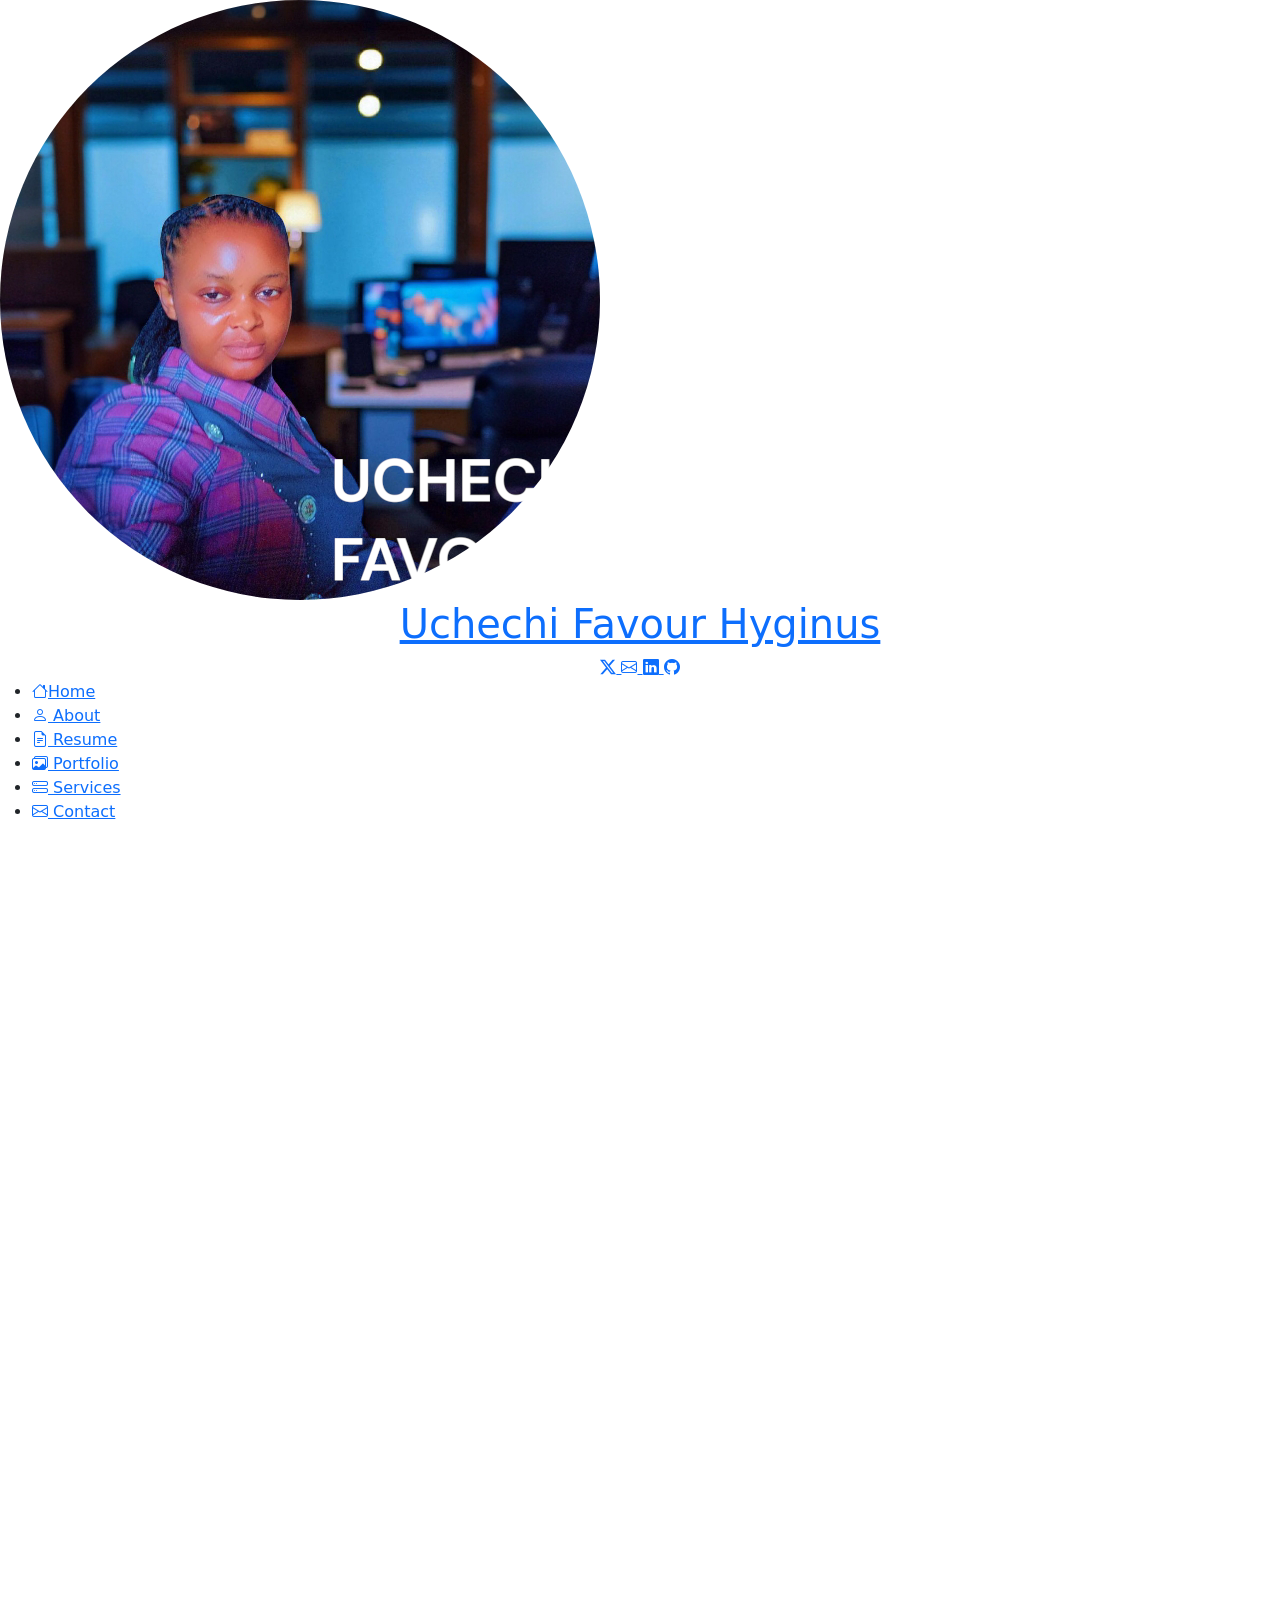
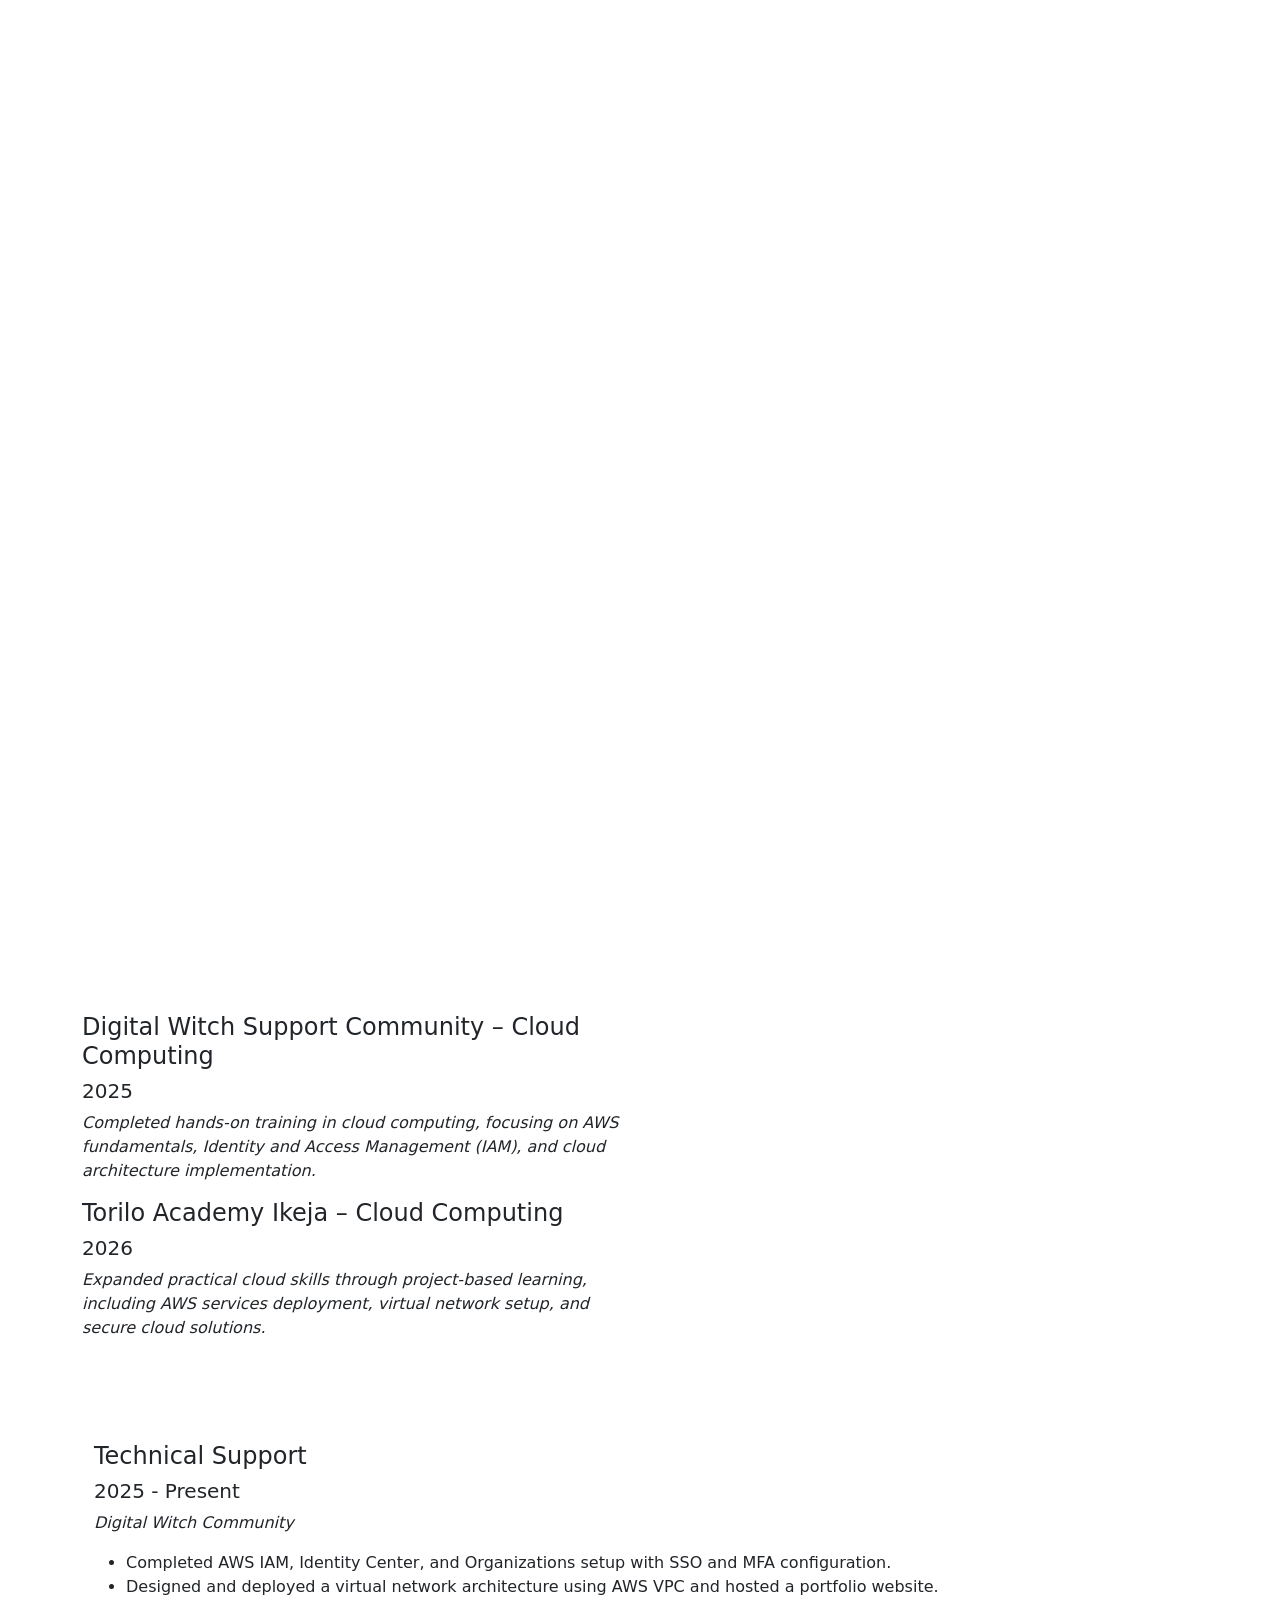
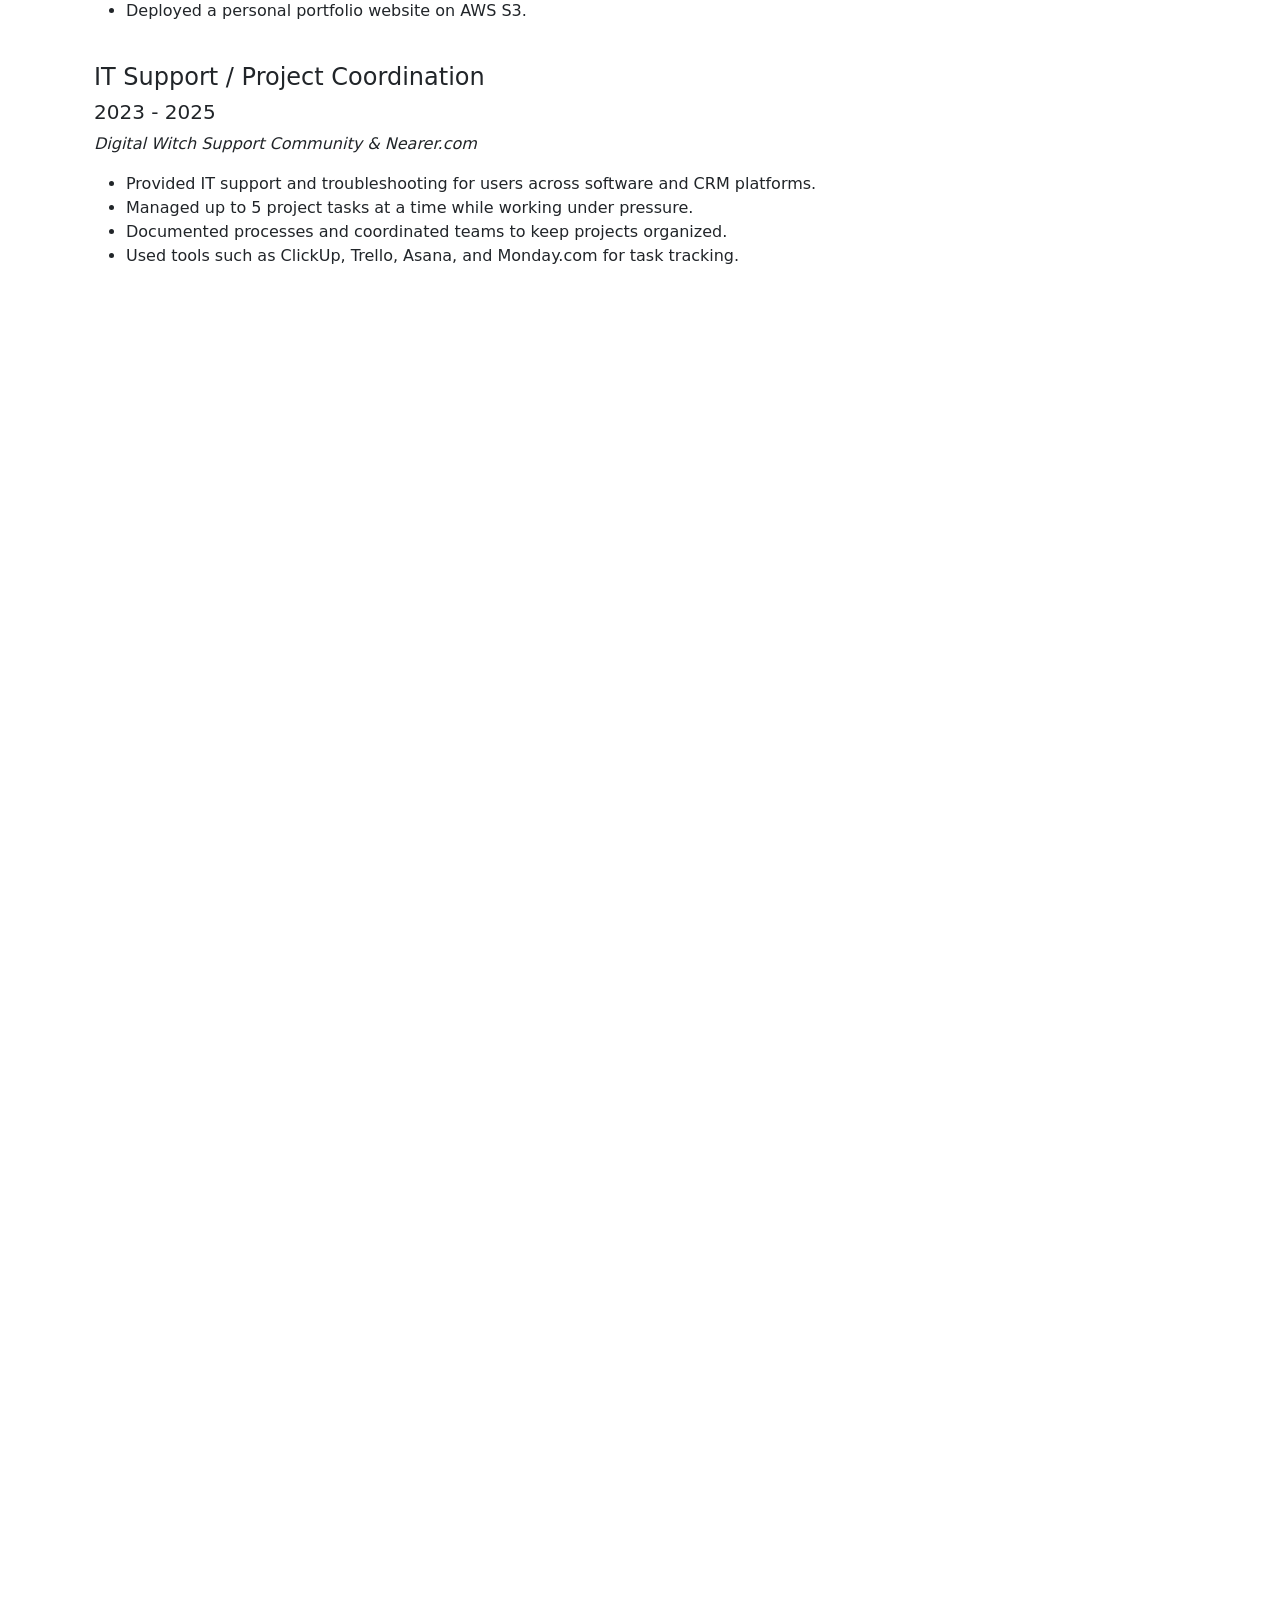
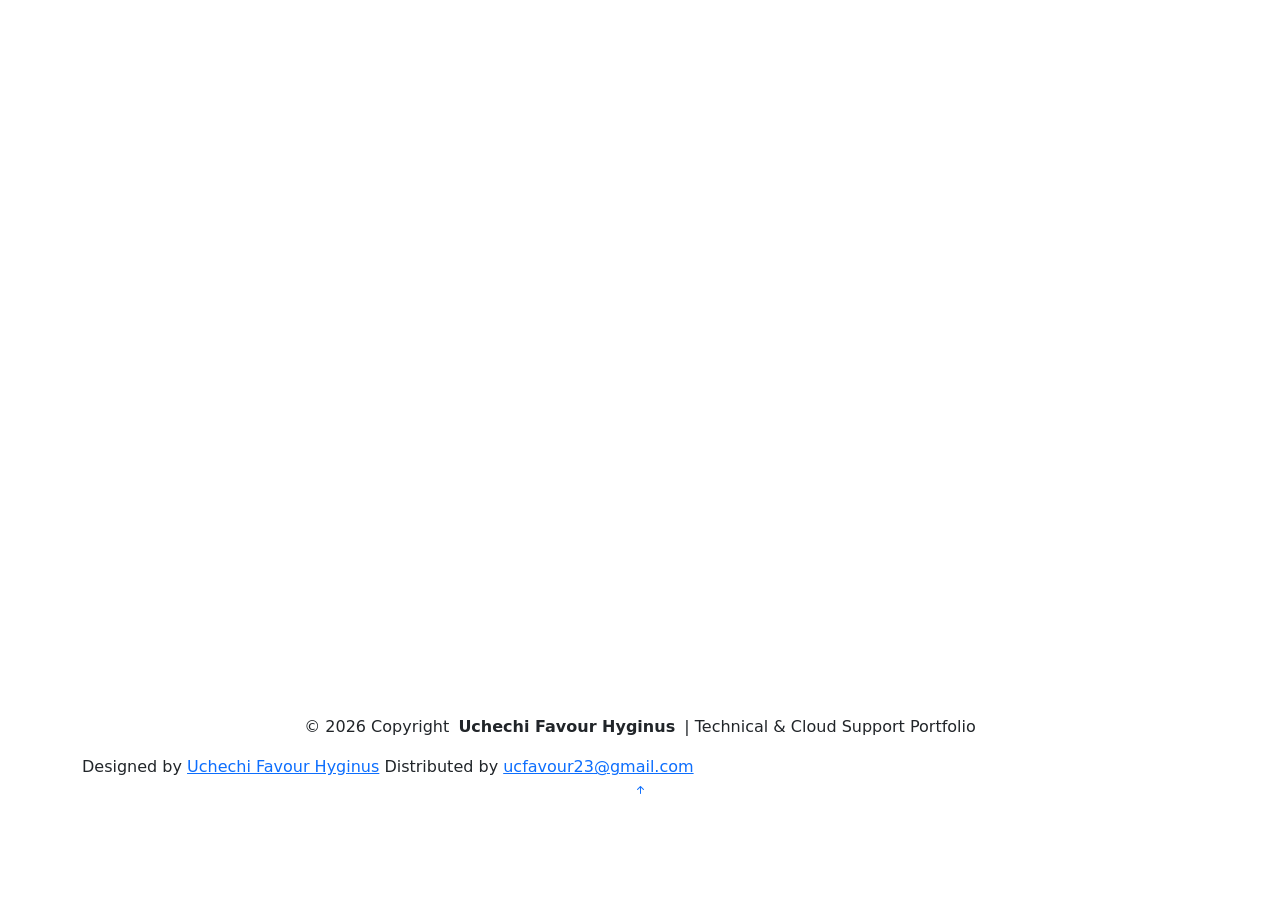
==== commit 22a3f1f0: "updated resume" ====
--- a/index.html
+++ b/index.html
@@ -339,7 +339,7 @@
       <h2></h2>
       <p></p>
     </div>
-    
+
     <div class="row">
       <div class="col-lg-6">
         <!-- Education / Training 1 -->
@@ -397,19 +397,17 @@
       <!-- Section Title -->
       <div class="container section-title" data-aos="fade-up">
         <h2>Cloud Projects Portfolio</h2>
-        <p> Hands-on AWS Cloud Projects Demonstrating Secure Infrastructure, Deployment, and Monitoring Skills</p>
+<p>
+I build and document <strong>real-world cloud solutions</strong> using AWS, focusing on 
+<strong>deployment, security, automation, and troubleshooting</strong>.
+</p>
       </div><!-- End Section Title -->
 
       <div class="container">
 
         <div class="isotope-layout" data-default-filter="*" data-layout="masonry" data-sort="original-order">
 <ul class="portfolio-filters isotope-filters" data-aos="fade-up" data-aos-delay="100">
-  <li data-filter="*" class="filter-active">All</li>
-  <li data-filter=".filter-app">Cloud Projects</li>
-  <li data-filter=".filter-product">Cloud Security</li>
-  <li data-filter=".filter-branding">Deployment</li>
-  <li data-filter=".filter-books">Documentation</li>
-</ul><!-- End Portfolio Filters -->
+
 
 <div class="row gy-4 isotope-container" data-aos="fade-up" data-aos-delay="200">
 
@@ -498,13 +496,6 @@
     </div>
   </div><!-- End Portfolio Item -->
 
-</div><!-- End Portfolio Container --><ul class="portfolio-filters isotope-filters" data-aos="fade-up" data-aos-delay="100">
-  <li data-filter="*" class="filter-active">All</li>
-  <li data-filter=".filter-app">Cloud Projects</li>
-  <li data-filter=".filter-product">Cloud Security</li>
-  <li data-filter=".filter-branding">Deployment</li>
-  <li data-filter=".filter-books">Documentation</li>
-</ul><!-- End Portfolio Filters -->
 
 <div class="row gy-4 isotope-container" data-aos="fade-up" data-aos-delay="200">
 
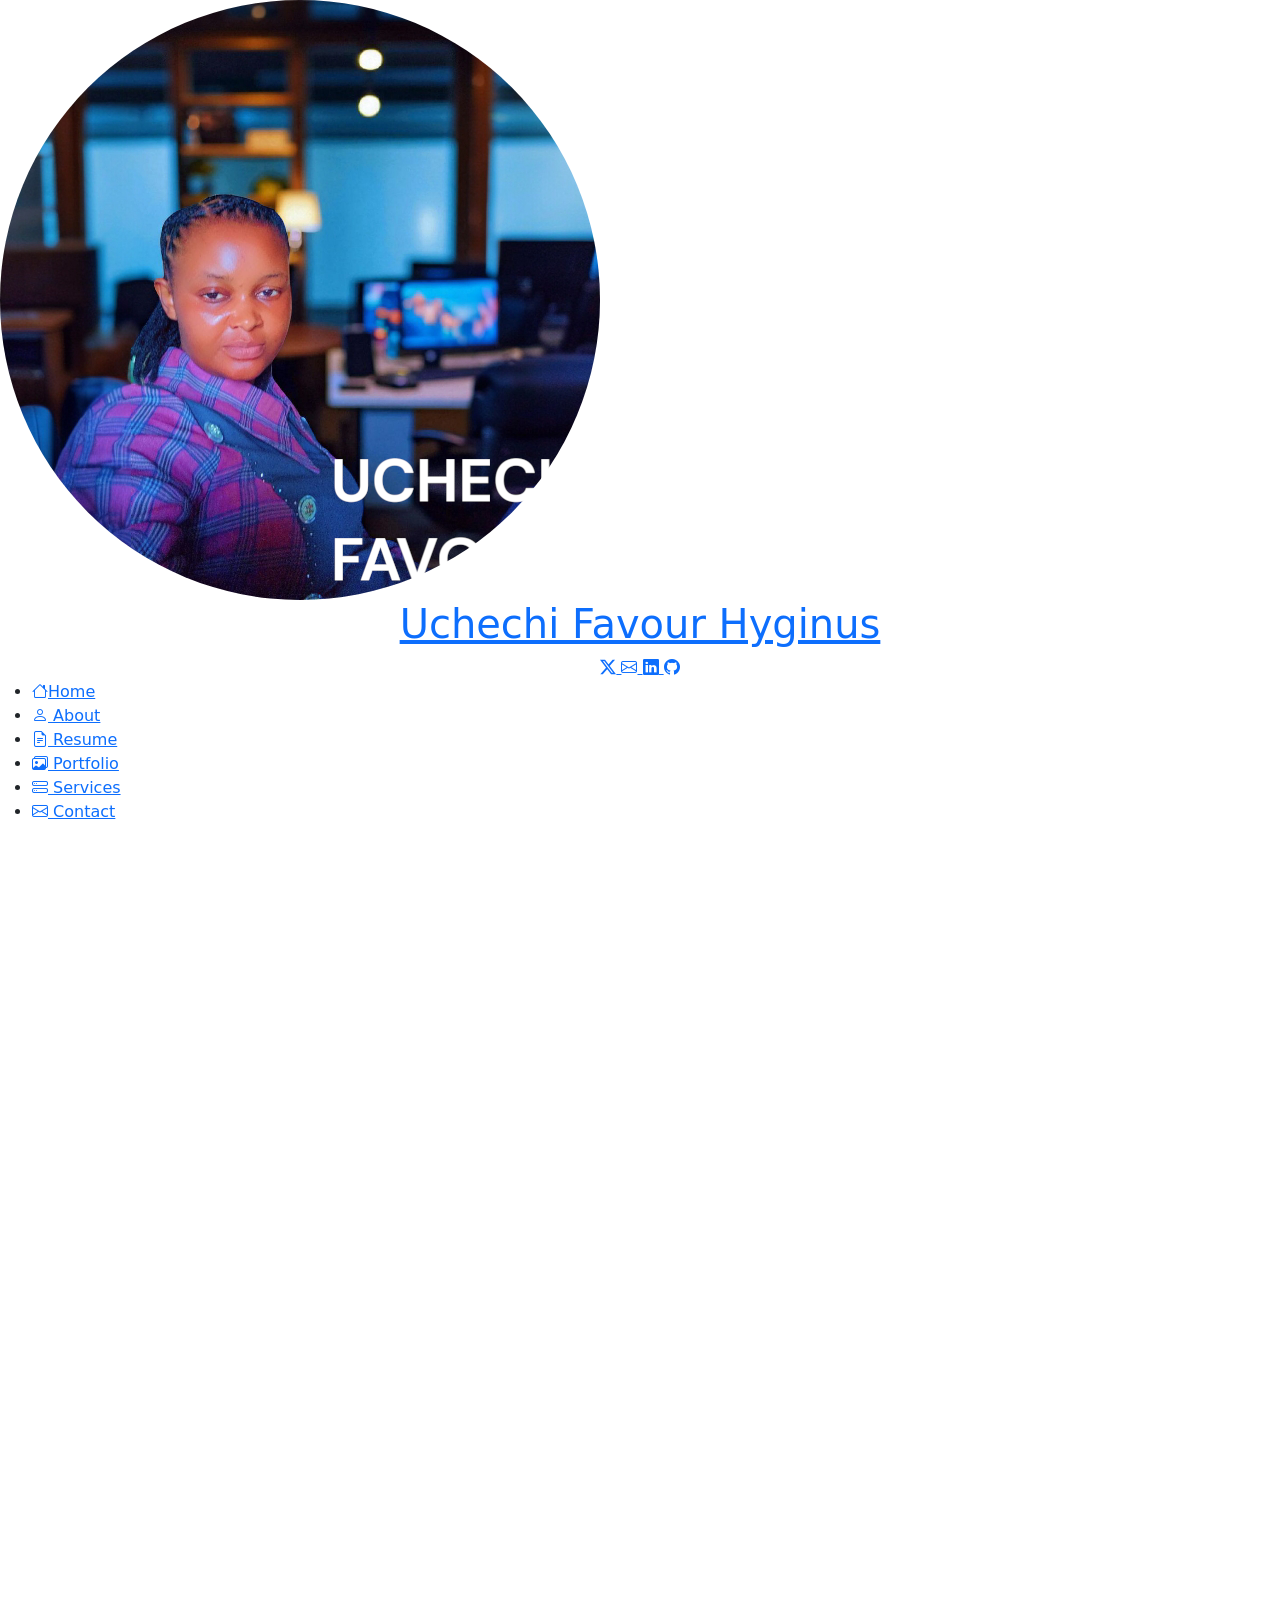
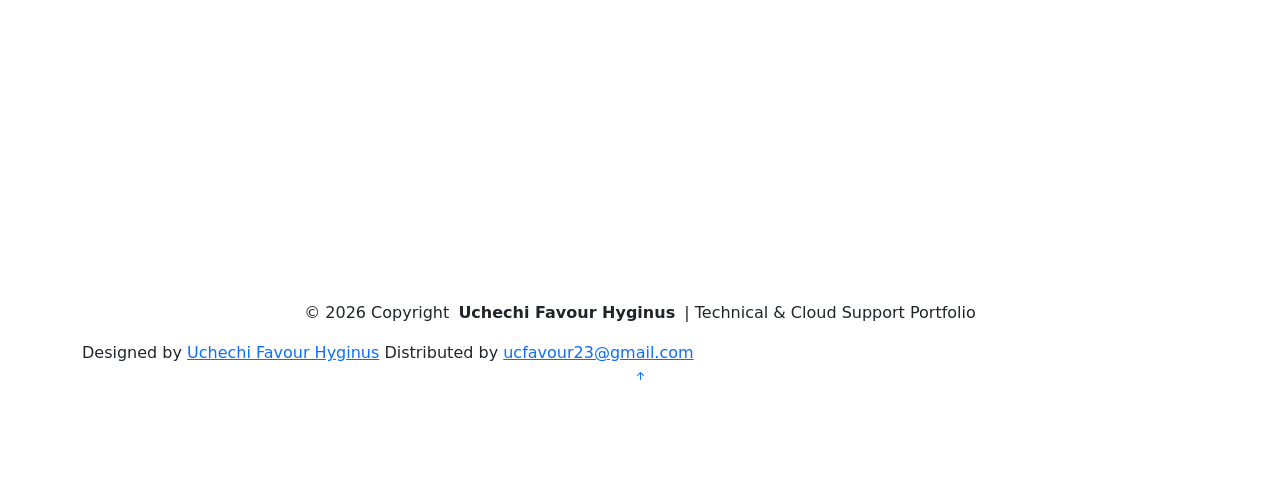
==== commit 1d267665: "updated portfolio design,skills,services, and stats section" ====
--- a/index.html
+++ b/index.html
@@ -27,7 +27,9 @@
 
   <!-- Main CSS File -->
   <link href="assets/css/main.css" rel="stylesheet">
-
+<link href="assets/css/main.css" rel="stylesheet">
+
+<link href="https://cdn.jsdelivr.net/npm/bootstrap-icons/font/bootstrap-icons.css" rel="stylesheet">
   <!-- =======================================================
   * Template Name: iPortfolio
   * Template URL: https://bootstrapmade.com/iportfolio-bootstrap-portfolio-websites-template/
@@ -125,9 +127,9 @@
       <!-- Section Title -->
       <div class="container section-title" data-aos="fade-up">
         <h2>About Me</h2>
-        <p>I work with cloud tools and support systems, with hands-on experience using AWS, Linux, Terraform, and Ansible. I have built projects where I deployed servers, configured NGINX, and set up monitoring to track performance and resolve issues early.
-My background in customer support helps me understand user problems, communicate clearly, and stay calm while handling technical issues. I focus on identifying the root cause and fixing problems in a practical way.
-I also have experience in project coordination, which helps me stay organized, manage tasks effectively, and work well with teams to deliver results. I am continuously improving my skills through real projects and hands-on practice, while contributing to building reliable and efficient systems.
+<p>
+I provide technical support and cloud solutions that help businesses resolve issues quickly,
+maintain stable systems, and deliver reliable user experiences.
 </p>
       </div><!-- End Section Title -->
 
@@ -138,14 +140,13 @@
             <img src="assets/img/my-profile-img.jpg" class="img-fluid" alt="">
           </div>
           <div class="col-lg-8 content">
-            <h2>Technical Support&amp; Cloud Support Professional.</h2>
+            <h2>Technical Support &amp; Cloud Support Specialist.</h2>
             <p class="fst-italic py-3">
-              Turning Support Experience into Cloud Solutions
+              Delivering Technical Support and Cloud Solutions withReal-World Experience
             </p>
             <div class="row">
               <div class="col-lg-6">
                 <ul>
-                  <li><i class="bi bi-chevron-right"></i> <strong>Birthday:</strong> <span>2 January</span></li>
                   <li><i class="bi bi-chevron-right"></i> <strong>Website:</strong> <span>ucfavourcloud.com</span></li>
                   <li><i class="bi bi-chevron-right"></i> <strong>Phone:</strong> <span>+234 703030 6473</span></li>
                   <li><i class="bi bi-chevron-right"></i> <strong>City:</strong> <span>Lagos, Nigeria</span></li>
@@ -160,12 +161,15 @@
               </div>
             </div>
             <p class="py-3">
-              I am Uchechi Favour Hyginus, a Technical Support and Cloud Support professional
-focused on helping users and organizations solve technical challenges efficiently.
-I work with AWS cloud services including IAM, S3, and VPC to build secure and
-reliable environments while delivering excellent customer and ticketing support.
-I am passionate about troubleshooting, cloud security, and improving user experience
-through dependable IT solutions.
+           <p>
+I am Uchechi Favour Hyginus, a Technical Support and Cloud Support professional focused on helping users and businesses solve technical problems efficiently.
+
+I have hands-on experience working with AWS services such as IAM, VPC, EC2, and S3, where I have built and deployed real-world cloud projects including secure identity management, virtual network architecture, and a live portfolio website.
+
+With a strong background in customer support and project coordination, I am skilled in troubleshooting issues, managing tickets, and delivering clear, user-focused solutions. I combine technical knowledge with communication and problem-solving skills to ensure reliable and structured support.
+
+I am passionate about cloud technology, technical troubleshooting, and continuously improving my skills through practical projects and real-world experience.
+</p>
           </div>
         </div>
 
@@ -178,107 +182,154 @@
 
       <div class="container" data-aos="fade-up" data-aos-delay="100">
 
-        <div class="row gy-4">
-
-          <div class="col-lg-3 col-md-6">
-            <div class="stats-item">
-              <i class="bi bi-emoji-smile"></i>
-              <span data-purecounter-start="0" data-purecounter-end="5" data-purecounter-duration="1" class="purecounter"></span>
-              <p><strong> Projects Completed</strong> <span> AWS cloud projects including IAM setup, VPC architecture design, and website deployment on Amazon S3.</span></p>
-            </div>
-          </div><!-- End Stats Item -->
-
-          <div class="col-lg-3 col-md-6">
-            <div class="stats-item">
-              <i class="bi bi-journal-richtext"></i>
-              <span data-purecounter-start="0" data-purecounter-end="25" data-purecounter-duration="1" class="purecounter"></span>
-              <p><strong>Hands on Labs</strong> <span>Practical AWS Skill Builder and real-world lab exercises focused on identity management, networking, and security.</span></p>
-            </div>
-          </div><!-- End Stats Item -->
-
-          <div class="col-lg-3 col-md-6">
-            <div class="stats-item">
-              <i class="bi bi-headset"></i>
-              <span data-purecounter-start="0" data-purecounter-end="500" data-purecounter-duration="1" class="purecounter"></span>
-              <p><strong>Support Hours/Learning Hours</strong> <span>Dedicated hours spent practicing cloud computing, troubleshooting systems, and improving technical support skills.</span></p>
-            </div>
-          </div><!-- End Stats Item -->
-
-          <div class="col-lg-3 col-md-6">
-            <div class="stats-item">
-              <i class="bi bi-people"></i>
-              <span data-purecounter-start="0" data-purecounter-end="10" data-purecounter-duration="1" class="purecounter"></span>
-              <p><strong>Tools & Technologies</strong> <span>Experience using AWS, Zendesk, ClickUp, Trello, Google Workspace, and IT support tools for collaboration and problem resolution.</span></p>
-            </div>
-          </div><!-- End Stats Item -->
-
-        </div>
-
-      </div>
-
-    </section><!-- /Stats Section -->
+        <div class="row gy-4 text-center">
+
+  <!-- Stat 1 -->
+  <div class="col-lg-3 col-md-6">
+    <div class="stats-item">
+      <i class="bi bi-emoji-smile"></i>
+      <span class="purecounter" data-purecounter-start="0" data-purecounter-end="5" data-purecounter-duration="2"></span>+
+      <p><strong>Projects Delivered</strong><br>
+      Designed and deployed AWS cloud solutions including IAM setup, VPC architecture, and website hosting.</p>
+    </div>
+  </div>
+
+  <!-- Stat 2 -->
+  <div class="col-lg-3 col-md-6">
+    <div class="stats-item">
+      <i class="bi bi-journal-text"></i>
+      <span class="purecounter" data-purecounter-start="0" data-purecounter-end="25" data-purecounter-duration="2"></span>+
+      <p><strong>Hands-on Labs Completed</strong><br>
+      Built practical experience using AWS Skill Builder and real-world labs focused on cloud security, networking, and system configuration.</p>
+    </div>
+  </div>
+
+  <!-- Stat 3 -->
+  <div class="col-lg-3 col-md-6">
+    <div class="stats-item">
+      <i class="bi bi-headset"></i>
+      <span class="purecounter" data-purecounter-start="0" data-purecounter-end="500" data-purecounter-duration="2"></span>+
+      <p><strong>Technical Practice Hours</strong><br>
+      Dedicated time to troubleshooting, cloud deployments, and improving system performance through consistent hands-on work.</p>
+    </div>
+  </div>
+
+  <!-- Stat 4 -->
+  <div class="col-lg-3 col-md-6">
+    <div class="stats-item">
+      <i class="bi bi-people"></i>
+      <span class="purecounter" data-purecounter-start="0" data-purecounter-end="10" data-purecounter-duration="2"></span>+
+      <p><strong>Tools & Platforms Used</strong><br>
+      Experience working with AWS, Zendesk, ClickUp, Trello, Asana, and other tools to support users and manage workflows.</p>
+    </div>
+  </div>
+
+</div><!-- /Stats Section -->
 
     <!-- Skills Section -->
-    <section id="skills" class="skills section light-background">
-
-      <!-- Section Title -->
-      <div class="container section-title" data-aos="fade-up">
-        <h2>Skills</h2>
-        <p>Below are the technologies and tools I use to design, support, and maintain secure cloud and IT systems.</p>
-      </div><!-- End Section Title -->
-
-      <div class="container" data-aos="fade-up" data-aos-delay="100">
-
-        <div class="row skills-content skills-animation">
-
-          <div class="col-lg-6">
-
-            <div class="progress">
-              <span class="skill"><span>ClickUp</span> <i class="val">100%</i></span>
-              <div class="progress-bar-wrap">
-                <div class="progress-bar" role="progressbar" aria-valuenow="100" aria-valuemin="0" aria-valuemax="100"></div>
-              </div>
+   <section id="skills" class="skills section light-background">
+
+  <!-- Section Title -->
+  <div class="container section-title text-center" data-aos="fade-up">
+    <h2>Skills</h2>
+    <p>
+      I combine technical support experience with hands-on cloud knowledge to troubleshoot issues,
+      manage systems, and support users effectively. Below is a clear view of my technical strengths
+      and the core skills I bring to customer and technical support roles.
+    </p>
+  </div><!-- End Section Title -->
+
+  <div class="container" data-aos="fade-up" data-aos-delay="100">
+
+    <div class="row">
+
+      <!-- LEFT SIDE: TECHNICAL SKILLS -->
+      <div class="col-lg-6">
+        <h4 style="margin-bottom: 20px;">Technical Skills</h4>
+
+        <div class="progress">
+          <span class="skill"><span>AWS (EC2, S3, IAM, VPC)</span> <i class="val">85%</i></span>
+          <div class="progress-bar-wrap">
+            <div class="progress-bar" role="progressbar" aria-valuenow="85" aria-valuemin="0" aria-valuemax="100"></div>
+          </div>
+        </div>
+
+        <div class="progress">
+          <span class="skill"><span>Technical Troubleshooting</span> <i class="val">90%</i></span>
+          <div class="progress-bar-wrap">
+            <div class="progress-bar" role="progressbar" aria-valuenow="90" aria-valuemin="0" aria-valuemax="100"></div>
+          </div>
+        </div>
+
+        <div class="progress">
+          <span class="skill"><span>Helpdesk & Ticketing (Zendesk)</span> <i class="val">85%</i></span>
+          <div class="progress-bar-wrap">
+            <div class="progress-bar" role="progressbar" aria-valuenow="85" aria-valuemin="0" aria-valuemax="100"></div>
+          </div>
+        </div>
+
+        <div class="progress">
+          <span class="skill"><span>Linux (Command Line)</span> <i class="val">75%</i></span>
+          <div class="progress-bar-wrap">
+            <div class="progress-bar" role="progressbar" aria-valuenow="75" aria-valuemin="0" aria-valuemax="100"></div>
+          </div>
+        </div>
+
+        <div class="progress">
+          <span class="skill"><span>Terraform (Infrastructure as Code)</span> <i class="val">70%</i></span>
+          <div class="progress-bar-wrap">
+            <div class="progress-bar" role="progressbar" aria-valuenow="70" aria-valuemin="0" aria-valuemax="100"></div>
+          </div>
+        </div>
+      </div>
+
+      <!-- RIGHT SIDE: CORE / SOFT SKILLS -->
+      <div class="col-lg-6">
+        <h4 style="margin-bottom: 20px;">Core Skills</h4>
+
+        <div class="progress">
+          <span class="skill"><span>Customer Support</span> <i class="val">90%</i></span>
+          <div class="progress-bar-wrap">
+            <div class="progress-bar" role="progressbar" aria-valuenow="90" aria-valuemin="0" aria-valuemax="100"></div>
+          </div>
+        </div>
+
+        <div class="progress">
+          <span class="skill"><span>Email & Ticket Support</span> <i class="val">90%</i></span>
+          <div class="progress-bar-wrap">
+            <div class="progress-bar" role="progressbar" aria-valuenow="90" aria-valuemin="0" aria-valuemax="100"></div>
+          </div>
+        </div>
+
+        <div class="progress">
+          <span class="skill"><span>Problem Solving</span> <i class="val">85%</i></span>
+          <div class="progress-bar-wrap">
+            <div class="progress-bar" role="progressbar" aria-valuenow="85" aria-valuemin="0" aria-valuemax="100"></div>
+          </div>
+        </div>
+
+        <div class="progress">
+          <span class="skill"><span>Communication</span> <i class="val">90%</i></span>
+          <div class="progress-bar-wrap">
+            <div class="progress-bar" role="progressbar" aria-valuenow="90" aria-valuemin="0" aria-valuemax="100"></div>
+          </div>
+        </div>
+
+        <div class="progress">
+          <span class="skill"><span>Time Management & Organization</span> <i class="val">85%</i></span>
+          <div class="progress-bar-wrap">
+            <div class="progress-bar" role="progressbar" aria-valuenow="85" aria-valuemin="0" aria-valuemax="100"></div>
+          </div>
+        </div>
+      </div>
+
+    </div>
+
+  </div>
+
+</section>
             </div><!-- End Skills Item -->
 
-            <div class="progress">
-              <span class="skill"><span>Zendesk & CRMs</span> <i class="val">90%</i></span>
-              <div class="progress-bar-wrap">
-                <div class="progress-bar" role="progressbar" aria-valuenow="90" aria-valuemin="0" aria-valuemax="100"></div>
-              </div>
-            </div><!-- End Skills Item -->
-
-            <div class="progress">
-              <span class="skill"><span>Cloud & Infrastructure</span> <i class="val">75%</i></span>
-              <div class="progress-bar-wrap">
-                <div class="progress-bar" role="progressbar" aria-valuenow="75" aria-valuemin="0" aria-valuemax="100"></div>
-              </div>
-            </div><!-- End Skills Item -->
-
-          </div>
-
-          <div class="col-lg-6">
-
-            <div class="progress">
-              <span class="skill"><span>Monitoring, Support and Tools</span> <i class="val">80%</i></span>
-              <div class="progress-bar-wrap">
-                <div class="progress-bar" role="progressbar" aria-valuenow="80" aria-valuemin="0" aria-valuemax="100"></div>
-              </div>
-            </div><!-- End Skills Item -->
-
-            <div class="progress">
-              <span class="skill"><span>Incident & user Support </span> <i class="val">90%</i></span>
-              <div class="progress-bar-wrap">
-                <div class="progress-bar" role="progressbar" aria-valuenow="90" aria-valuemin="0" aria-valuemax="100"></div>
-              </div>
-            </div><!-- End Skills Item -->
-
-            <div class="progress">
-              <span class="skill"><span>Project Management Tools (ClickUp, Trello)</span> <i class="val">55%</i></span>
-              <div class="progress-bar-wrap">
-                <div class="progress-bar" role="progressbar" aria-valuenow="55" aria-valuemin="0" aria-valuemax="100"></div>
-              </div>
-            </div><!-- End Skills Item -->
-
           </div>
 
         </div>
@@ -288,108 +339,133 @@
     </section><!-- /Skills Section -->
 
     <!-- Resume Section -->
-    <section id="resume" class="resume section">
-
-      <!-- Section Title -->
-      <div class="container section-title" data-aos="fade-up">
-        <h2>Resume</h2>
-        <p><p>I provide technical support and build cloud solutions using AWS, Linux, and Terraform, with a strong focus on problem-solving and user experience</p></p>
-      </div><!-- End Section Title -->
-
-      <div class="container">
-
-        <div class="row">
-
-          <div class="col-lg-6" data-aos="fade-up" data-aos-delay="100">
-            <h3 class="resume-title">Sumary</h3>
-
-            <div class="resume-item pb-0">
-              <h4>Uchechi Favour</h4>
-              <p><em>Cloud Support Engineer/Technical Support</em></p>
-              <ul>
-                <li>Ojo Lagos, Nigeria</li>
-                <li>(234) 703030-6473</li>
-                <li>ucfavour23@gmail.com</li>
-              </ul>
-            </div><!-- Edn Resume Item -->
-
-            <h3 class="resume-title">Education</h3>
-            <div class="resume-item">
-              <h4>B.Ed. in Guidance and Counselling &amp; Counselling</h4>
-              <h5>2022- Present</h5>
-              <p><em>Lagos State University,Nigeria</em></p>
-              <p>Pursuing a degree in Guidance and Counselling, building strong interpersonal and problem-solving skills applicable in tech support and project coordination</p>
-            </div><!-- Edn Resume Item -->
-
-            <div class="resume-item">
-              <h4>Certificate in Project Management &amp; Project Coordinator</h4>
-              <h5> 2023</h5>
-              <p><em>Digital Business School,London</em></p>
-              <p>Completed a certificate in project management and IT skills, focusing on planning, coordination, and digital project execution.</p>
-            </div><!-- Edn Resume Item -->
-
-            <div class="resume-item">
-          <h4>Digital Witch Support Community</h4>
+  <section id="resume" class="resume section">
+
+  <!-- Section Title -->
+  <div class="container section-title text-center" data-aos="fade-up">
+    <h2>Resume</h2>
+    <p>
+      My background combines customer support, technical support, cloud training, and project coordination.
+      Through hands-on learning and real projects, I have built practical experience in troubleshooting,
+      AWS cloud services, documentation, and supporting users effectively.
+    </p>
+  </div><!-- End Section Title -->
+
+  <div class="container">
+    <div class="row">
+
+      <!-- Left Column -->
+      <div class="col-lg-6" data-aos="fade-up" data-aos-delay="100">
+        <h3 class="resume-title">Summary</h3>
+
+        <div class="resume-item pb-0">
+          <h4>Uchechi Favour Hyginus</h4>
+          <p><em>Cloud Support Engineer / Technical Support</em></p>
+          <ul>
+            <li>Ojo, Lagos, Nigeria</li>
+            <li>+2347030306473</li>
+            <li>ucfavour23@gmail.com</li>
+          </ul>
+        </div><!-- End Resume Item -->
+
+        <h3 class="resume-title">Education & Training</h3>
+
+        <div class="resume-item">
+          <h4>B.Ed. in Guidance and Counselling</h4>
+          <h5>2022 - Present</h5>
+          <p><em>Lagos State University, Nigeria</em></p>
+          <p>
+            Pursuing a degree in Guidance and Counselling while building strong communication,
+            problem-solving, and interpersonal skills that support technical support and project coordination.
+          </p>
+        </div><!-- End Resume Item -->
+
+        <div class="resume-item">
+          <h4>Certificate in Project Management & Project Coordination</h4>
           <h5>2023</h5>
-          <p><em>IT Support Fundamentals Certificate</em></p>Certified in IT Support Fundamentals, gaining hands-on experience in troubleshooting, software support, and customer service</p>
-        </div>
-       </div>
-  <div class="container">
-    <div class="section-title">
-      <h2></h2>
-      <p></p>
-    </div>
-
-    <div class="row">
-      <div class="col-lg-6">
-        <!-- Education / Training 1 -->
+          <p><em>Digital Business School, London</em></p>
+          <p>
+            Completed training in project management and digital work processes, with focus on planning,
+            coordination, task management, and project execution.
+          </p>
+        </div><!-- End Resume Item -->
+
         <div class="resume-item">
-          <h4>Digital Witch Support Community – Cloud Computing </h4>
+          <h4>IT Support Fundamentals Certificate</h4>
+          <h5>2023</h5>
+          <p><em>Digital Witch Support Community</em></p>
+          <p>
+            Gained foundational knowledge in IT support, troubleshooting, software support,
+            and customer service.
+          </p>
+        </div><!-- End Resume Item -->
+
+        <div class="resume-item">
+          <h4>Cloud Computing Training</h4>
           <h5>2025</h5>
-          <p><em>Completed hands-on training in cloud computing, focusing on AWS fundamentals, Identity and Access Management (IAM), and cloud architecture implementation.</em></p>
-        </div>
-
-        <!-- Education / Training 2 -->
+          <p><em>Digital Witch Support Community</em></p>
+          <p>
+            Completed hands-on cloud training focused on AWS fundamentals, Identity and Access Management (IAM),
+            and basic cloud architecture implementation.
+          </p>
+        </div><!-- End Resume Item -->
+
         <div class="resume-item">
-          <h4>Torilo Academy Ikeja – Cloud Computing </h4>
+          <h4>Cloud Computing Training</h4>
           <h5>2026</h5>
-          <p><em>Expanded practical cloud skills through project-based learning, including AWS services deployment, virtual network setup, and secure cloud solutions.</em></p>
-        </div>
-
-      </div>
-    </div>
-
-<section id="experience" class="resume section">
-  <div class="container section-title" data-aos="fade-up">
-    <h2>Professional Experience</h2>
-    <p>Hands-on experience in technical support, cloud projects, and project coordination.</p>
+          <p><em>Torilo Academy, Ikeja</em></p>
+          <p>
+            Expanded practical cloud skills through project-based learning, including AWS services,
+            virtual network setup, deployment, and secure cloud solutions.
+          </p>
+        </div><!-- End Resume Item -->
+      </div>
+
+      <!-- Right Column -->
+      <div class="col-lg-6" data-aos="fade-up" data-aos-delay="200">
+        <h3 class="resume-title">Professional Experience</h3>
+
+        <div class="resume-item">
+          <h4>Technical Support</h4>
+          <h5>2025 - Present</h5>
+          <p><em>Digital Witch Community</em></p>
+          <ul>
+            <li>Completed AWS IAM, Identity Center, and Organizations setup with SSO and MFA configuration.</li>
+            <li>Designed and deployed a virtual network architecture using AWS VPC.</li>
+            <li>Built and deployed a personal portfolio website on AWS S3.</li>
+            <li>Strengthened hands-on skills in troubleshooting, cloud deployment, and documentation.</li>
+          </ul>
+        </div><!-- End Resume Item -->
+
+        <div class="resume-item">
+          <h4>IT Support / Project Coordination</h4>
+          <h5>2023 - 2025</h5>
+          <p><em>Digital Witch Support Community & Nearers.com</em></p>
+          <ul>
+            <li>Provided IT support and troubleshooting for users across software and CRM platforms.</li>
+            <li>Managed multiple project tasks while working under pressure and meeting deadlines.</li>
+            <li>Documented processes and coordinated teams to keep projects organized.</li>
+            <li>Used tools such as ClickUp, Trello, Asana, and Monday.com for task tracking and collaboration.</li>
+          </ul>
+        </div><!-- End Resume Item -->
+
+        <div class="resume-item">
+          <h4>Customer Support & Administrative Support</h4>
+          <h5>2023 - Present</h5>
+          <p><em>Elbe Pharm</em></p>
+          <ul>
+            <li>Respond to customer inquiries and provide clear support on products and services.</li>
+            <li>Handle complaints and follow up on issues to ensure customer satisfaction.</li>
+            <li>Support daily administrative tasks and maintain organized records.</li>
+            <li>Communicate clearly with customers and team members to ensure smooth operations.</li>
+          </ul>
+        </div><!-- End Resume Item -->
+      </div>
+
+    </div>
   </div>
 
-  <div class="container">
-    <div class="resume-item pb-4">
-      <h4>Technical Support</h4>
-      <h5>2025 - Present</h5>
-      <p><em>Digital Witch Community</em></p>
-      <ul>
-        <li>Completed AWS IAM, Identity Center, and Organizations setup with SSO and MFA configuration.</li>
-        <li>Designed and deployed a virtual network architecture using AWS VPC and hosted a portfolio website.</li>
-        <li>Deployed a personal portfolio website on AWS S3.</li>
-      </ul>
-    </div>
-
-    <div class="resume-item pb-4">
-      <h4>IT Support / Project Coordination</h4>
-      <h5>2023 - 2025</h5>
-      <p><em>Digital Witch Support Community &amp; Nearer.com</em></p>
-      <ul>
-        <li>Provided IT support and troubleshooting for users across software and CRM platforms.</li>
-        <li>Managed up to 5 project tasks at a time while working under pressure.</li>
-        <li>Documented processes and coordinated teams to keep projects organized.</li>
-        <li>Used tools such as ClickUp, Trello, Asana, and Monday.com for task tracking.</li>
-      </ul>
-    </div>
-  </div>
-    </section><!-- /Resume Section -->
+</section><!-- /Resume Section -->
 
     <!-- Portfolio Section -->
     <section id="portfolio" class="portfolio section light-background">
@@ -600,72 +676,96 @@
     </section><!-- /Portfolio Section -->
 
     <!-- Services Section -->
-    <section id="services" class="services section">
-
-      <!-- Section Title -->
-      <div class="container section-title" data-aos="fade-up">
-        <h2>Services</h2>
-        <p>Providing reliable IT support and cloud solutions to help businesses grow efficiently. I specialize in cloud computing, technical troubleshooting, and customer-focused solutions</p>
-      </div><!-- End Section Title -->
-
-      <div class="container">
-
-        <div class="row gy-4">
-
-          <div class="col-lg-4 col-md-6 service-item d-flex" data-aos="fade-up" data-aos-delay="100">
-            <div class="icon flex-shrink-0"><i class="bi bi-briefcase"></i></div>
-            <div>
-              <h4 class="title"><a href="service-details.html" class="stretched-link">Cloud Computing Solutions</a></h4>
-              <p class="description">Deploy, manage, and optimize cloud environments on AWS to ensure seamless performance and security</p>
-            </div>
-          </div>
-          <!-- End Service Item -->
-
-          <div class="col-lg-4 col-md-6 service-item d-flex" data-aos="fade-up" data-aos-delay="200">
-            <div class="icon flex-shrink-0"><i class="bi bi-card-checklist"></i></div>
-            <div>
-              <h4 class="title"><a href="service-details.html" class="stretched-link">Technical Support</a></h4>
-              <p class="description">description">Provide prompt and clear assistance for IT and software issues, helping clients solve problems efficiently</p>
-            </div>
-          </div><!-- End Service Item -->
-
-          <div class="col-lg-4 col-md-6 service-item d-flex" data-aos="fade-up" data-aos-delay="300">
-            <div class="icon flex-shrink-0"><i class="bi bi-bar-chart"></i></div>
-            <div>
-              <h4 class="title"><a href="service-details.html" class="stretched-link">AWS IAM & Access Management</a></h4>
-              <p class="description">Set up secure user and group permissions, implement best practices for cloud security, and manage access control</p>
-            </div>
-          </div><!-- End Service Item -->
-
-          <div class="col-lg-4 col-md-6 service-item d-flex" data-aos="fade-up" data-aos-delay="400">
-            <div class="icon flex-shrink-0"><i class="bi bi-binoculars"></i></div>
-            <div>
-              <h4 class="title"><a href="service-details.html" class="stretched-link">Portfolio Development & Hosting</a></h4>
-              <p class="description">Design and host portfolio projects using AWS S3, Route 53, and VPC architecture for professional presentation</p>
-            </div>
-          </div><!-- End Service Item -->
-
-          <div class="col-lg-4 col-md-6 service-item d-flex" data-aos="fade-up" data-aos-delay="500">
-            <div class="icon flex-shrink-0"><i class="bi bi-brightness-high"></i></div>
-            <div>
-              <h4 class="title"><a href="service-details.html" class="stretched-link">Customer Service Excellence</a></h4>
-              <p class="description">Deliver high-quality support with strong communication and problem-solving skills for satisfied clients.</p>
-            </div>
-          </div><!-- End Service Item -->
-
-          <div class="col-lg-4 col-md-6 service-item d-flex" data-aos="fade-up" data-aos-delay="600">
-            <div class="icon flex-shrink-0"><i class="bi bi-calendar4-week"></i></div>
-            <div>
-              <h4 class="title"><a href="service-details.html" class="stretched-link">IT Training & Guidance</a></h4>
-              <p class="description">Provide practical training and guidance in cloud computing, IT support, and project management to help others grow their tech skills.</p>
-            </div>
-          </div><!-- End Service Item -->
-
-        </div>
-
-      </div>
-
-    </section><!-- /Services Section -->
+   <section id="services" class="services section">
+
+  <div class="container section-title" data-aos="fade-up">
+    <h2>Services</h2>
+    <p>
+      I provide reliable technical support, cloud support, and project coordination to help businesses resolve issues faster, maintain smooth operations, and work more efficiently.
+    </p>
+  </div>
+
+  <div class="container">
+
+    <div class="row gy-4">
+
+      <div class="col-lg-4 col-md-6" data-aos="fade-up" data-aos-delay="100">
+        <div class="service-item position-relative">
+          <div class="icon">
+            <i class="bi bi-tools"></i>
+          </div>
+          <h3>Technical Support</h3>
+          <p>
+            Troubleshoot system and software issues, support users clearly, and provide dependable solutions that keep daily operations running smoothly.
+          </p>
+        </div>
+      </div>
+
+      <div class="col-lg-4 col-md-6" data-aos="fade-up" data-aos-delay="200">
+        <div class="service-item position-relative">
+          <div class="icon">
+            <i class="bi bi-cloud"></i>
+          </div>
+          <h3>Cloud Support (AWS)</h3>
+          <p>
+            Support AWS environments using services such as IAM, EC2, S3, and VPC to maintain secure, reliable, and organized cloud systems.
+          </p>
+        </div>
+      </div>
+
+      <div class="col-lg-4 col-md-6" data-aos="fade-up" data-aos-delay="300">
+        <div class="service-item position-relative">
+          <div class="icon">
+            <i class="bi bi-shield-lock"></i>
+          </div>
+          <h3>AWS IAM & Access Management</h3>
+          <p>
+            Set up and manage user access, groups, and permissions to improve security and support structured identity management.
+          </p>
+        </div>
+      </div>
+
+      <div class="col-lg-4 col-md-6" data-aos="fade-up" data-aos-delay="400">
+        <div class="service-item position-relative">
+          <div class="icon">
+            <i class="bi bi-ticket-detailed"></i>
+          </div>
+          <h3>Helpdesk & Ticket Support</h3>
+          <p>
+            Handle support requests through structured ticket management, clear follow-up, and organized issue resolution to improve user experience.
+          </p>
+        </div>
+      </div>
+
+      <div class="col-lg-4 col-md-6" data-aos="fade-up" data-aos-delay="500">
+        <div class="service-item position-relative">
+          <div class="icon">
+            <i class="bi bi-diagram-3"></i>
+          </div>
+          <h3>Project Coordination</h3>
+          <p>
+            Coordinate tasks, manage workflows, and support teams using tools like ClickUp, Trello, and Asana to keep projects organized and on track.
+          </p>
+        </div>
+      </div>
+
+      <div class="col-lg-4 col-md-6" data-aos="fade-up" data-aos-delay="600">
+        <div class="service-item position-relative">
+          <div class="icon">
+            <i class="bi bi-headset"></i>
+          </div>
+          <h3>Customer Support</h3>
+          <p>
+            Provide professional support across customer touchpoints, resolve inquiries calmly, and help users feel heard, supported, and valued.
+          </p>
+        </div>
+      </div>
+
+    </div>
+
+  </div>
+
+</section><!-- /Services Section -->
 
     <!-- Testimonials Section -->
     <section id="testimonials" class="testimonials section light-background">
@@ -902,7 +1002,7 @@
 
   <!-- Main JS File -->
   <script src="assets/js/main.js"></script>
-
+<script src="https://cdn.jsdelivr.net/npm/purecounterjs@1.5.0/dist/purecounter_vanilla.js"></script>
 </body>
 
 </html>
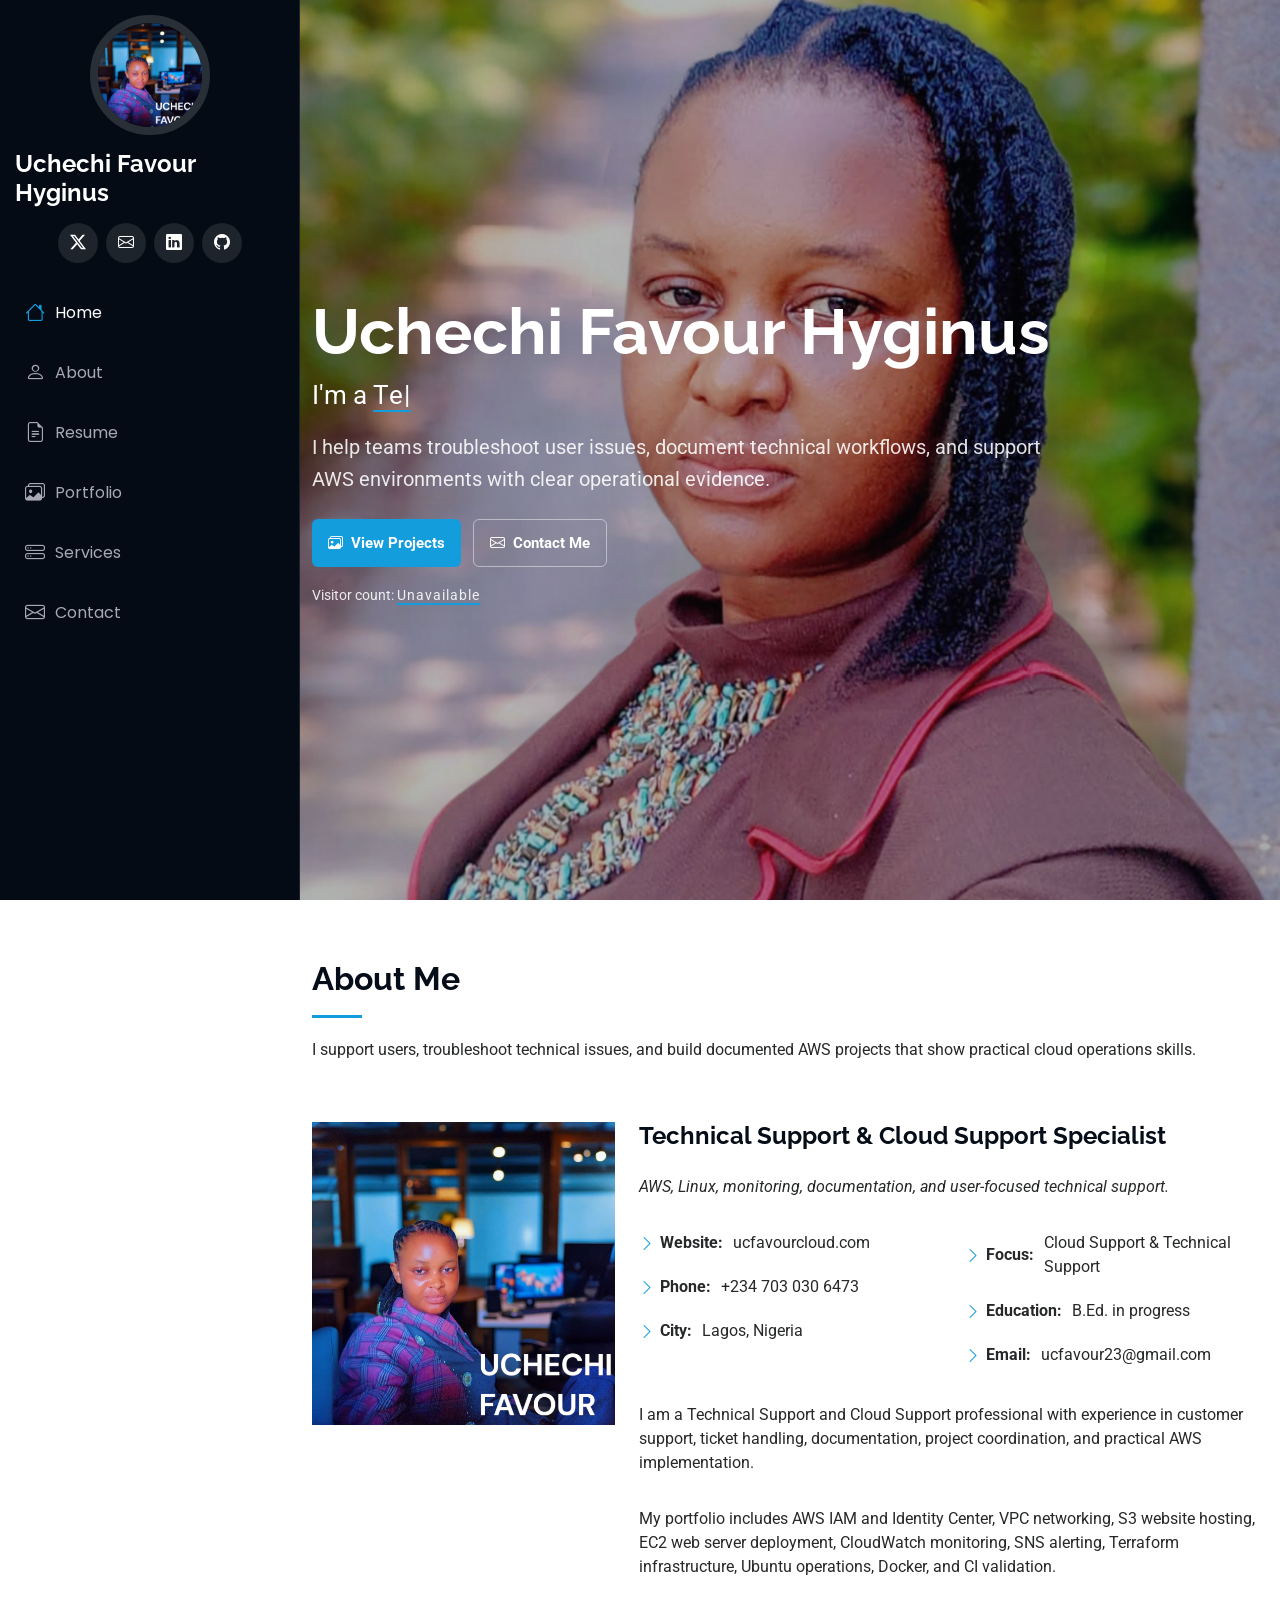
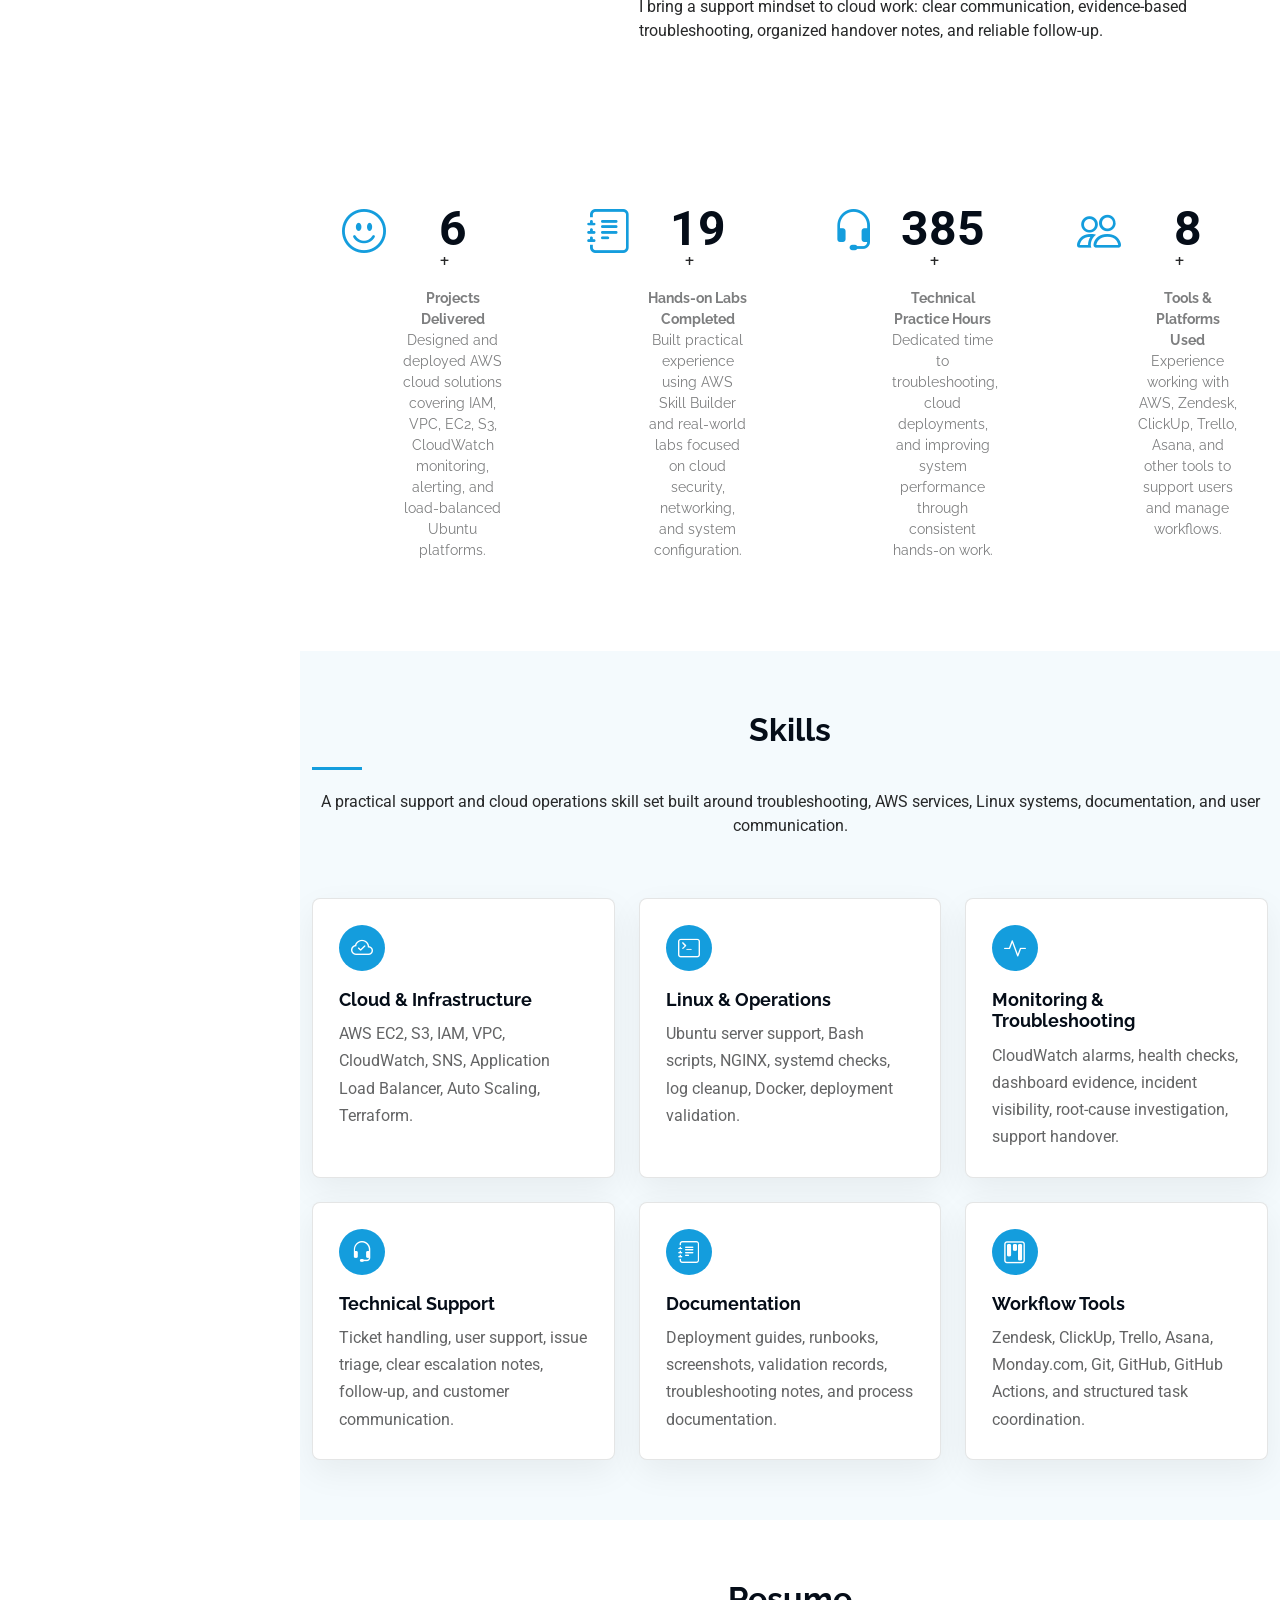
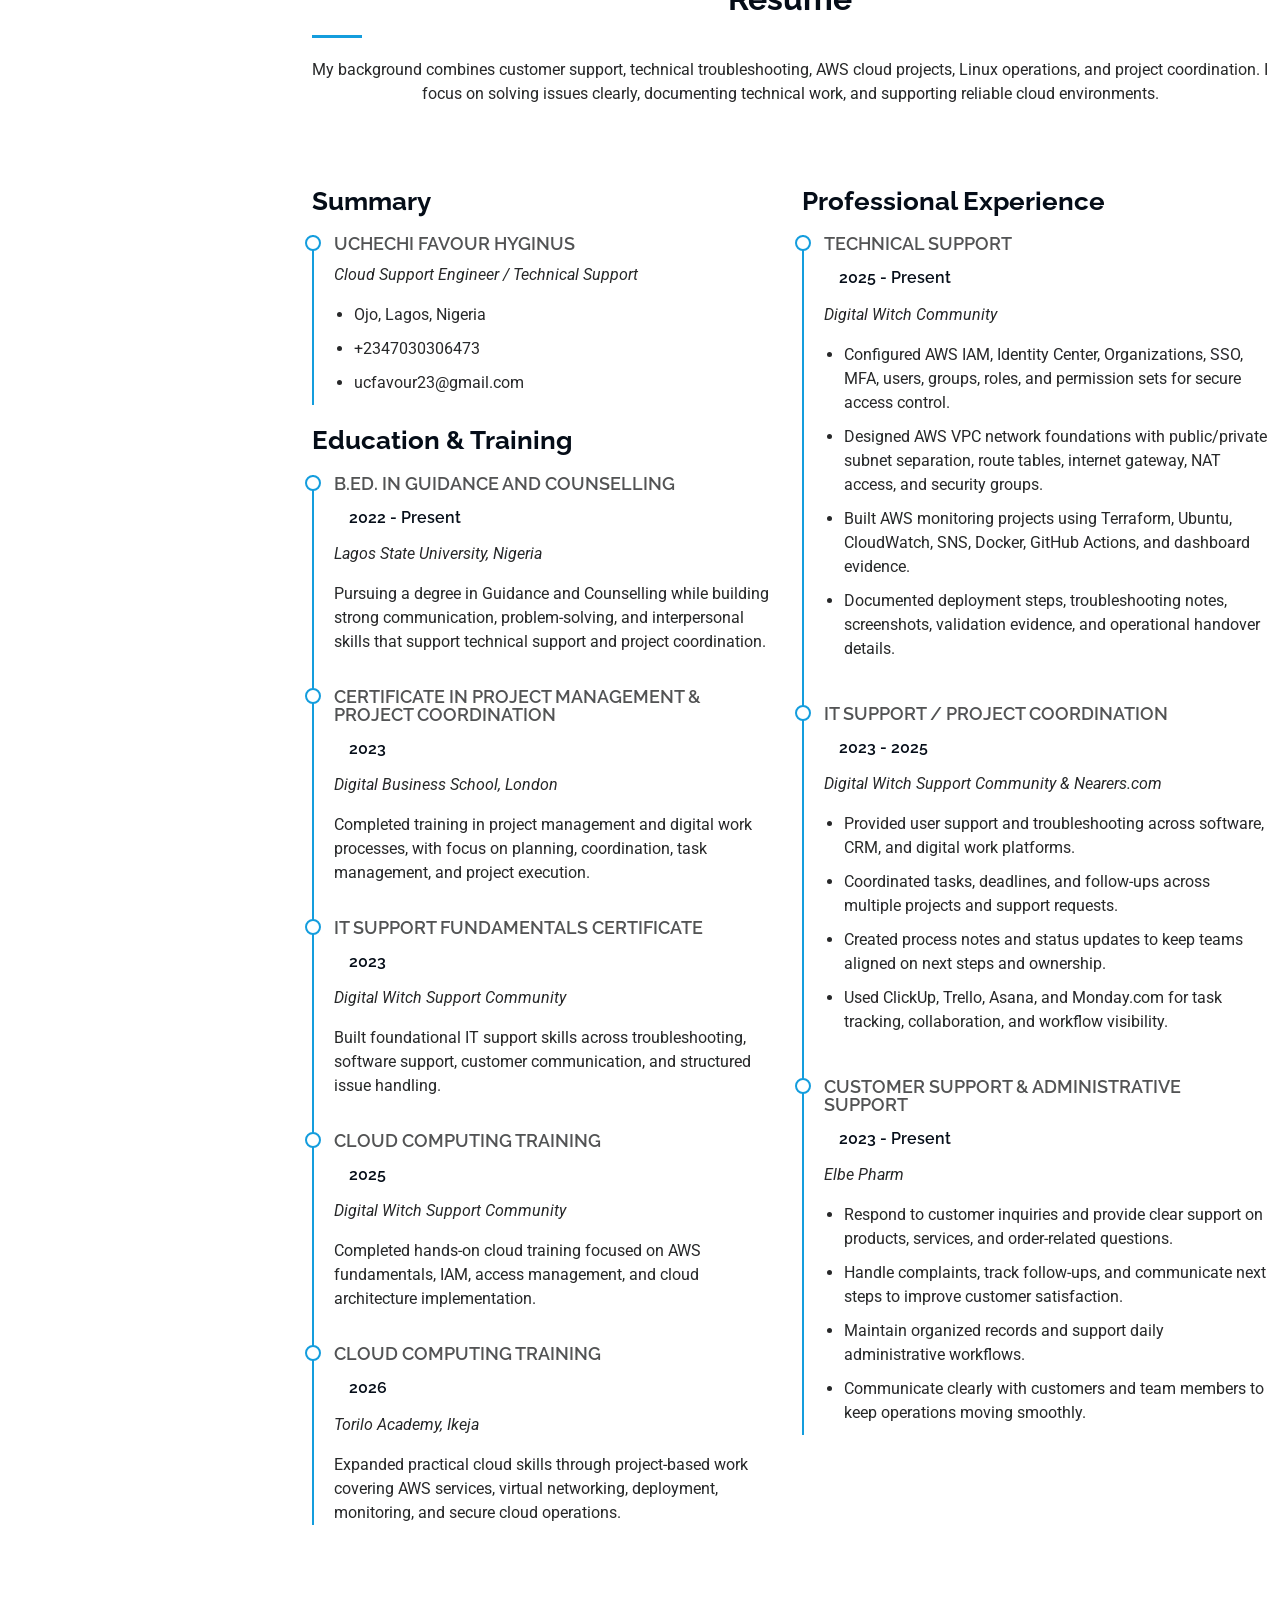
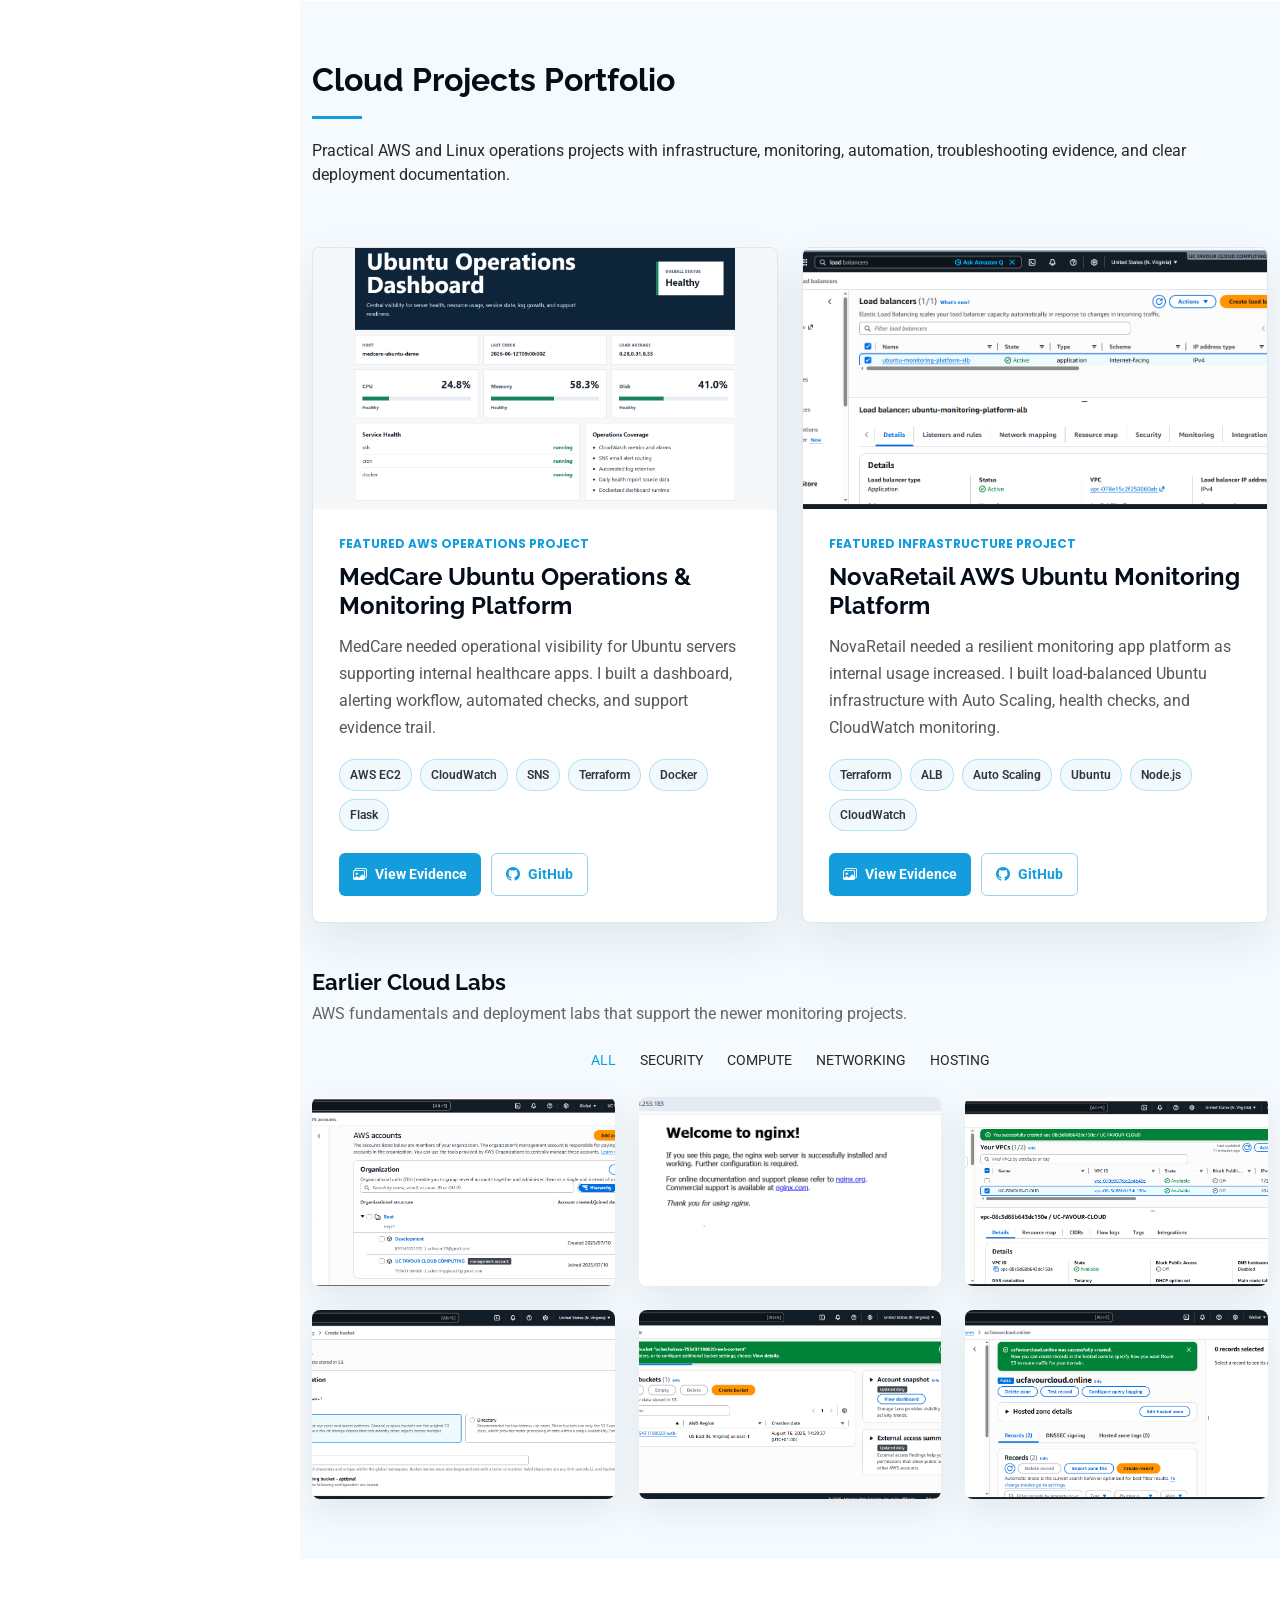
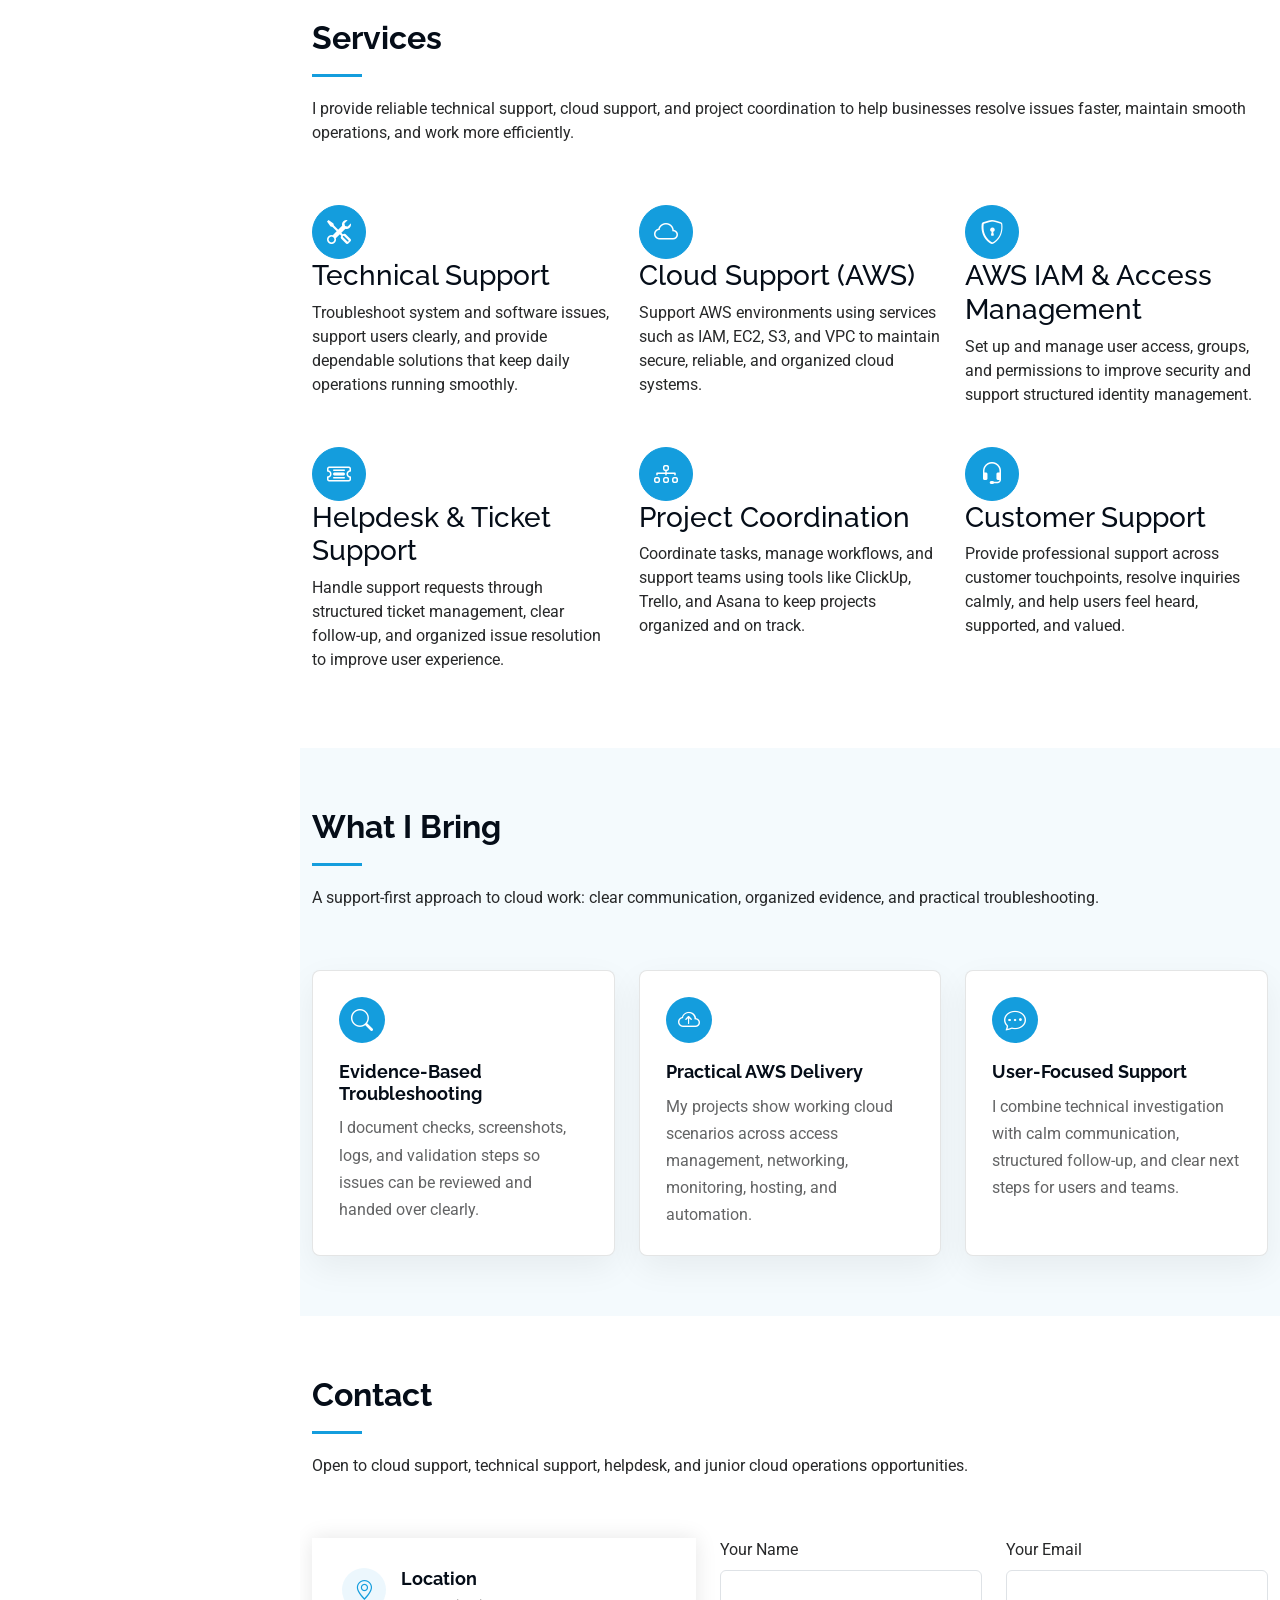
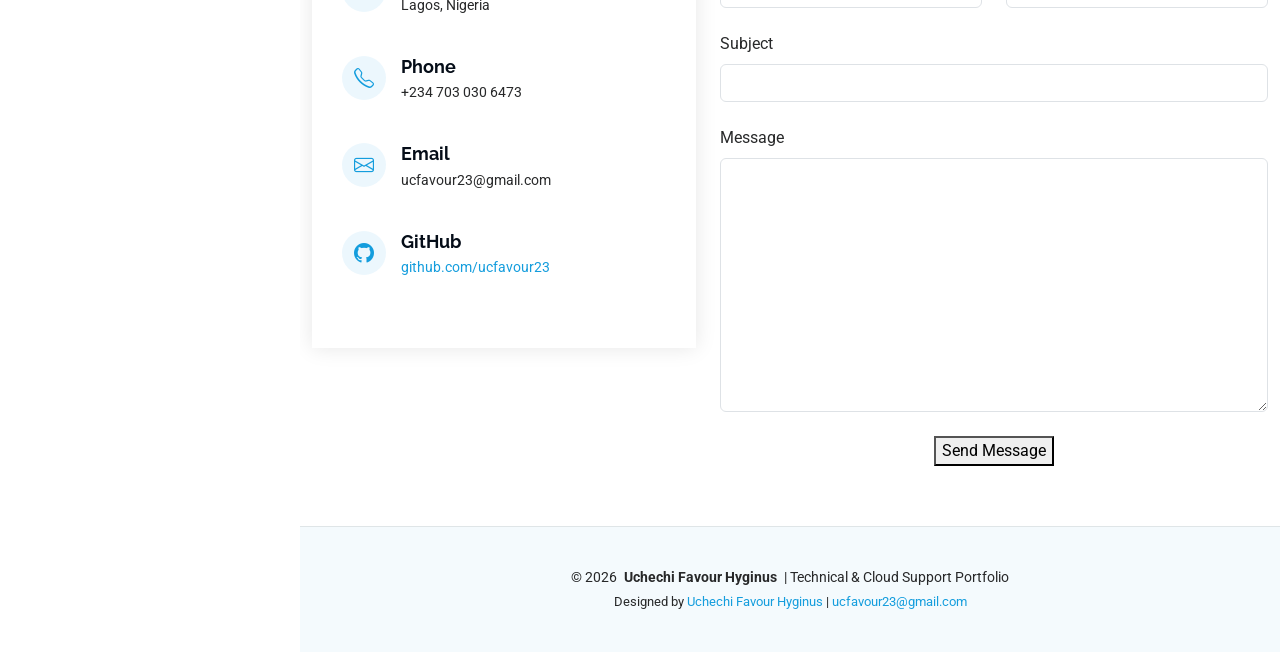
==== commit 884886d9: "Refresh portfolio with recent cloud projects" ====
--- a/index.html
+++ b/index.html
@@ -4,9 +4,9 @@
 <head>
   <meta charset="utf-8">
   <meta content="width=device-width, initial-scale=1.0" name="viewport">
-  <title>Index - UC Favour Hyginus</title>
-  <meta content="" name="description">
-  <meta content="" name="keywords">
+  <title>Uchechi Favour Hyginus - Cloud Support & Technical Support Portfolio</title>
+  <meta content="Cloud Support and Technical Support portfolio for Uchechi Favour Hyginus, showcasing AWS, Linux, Terraform, monitoring, documentation, and customer support projects." name="description">
+  <meta content="Cloud Support Engineer, Technical Support, AWS, Linux, Terraform, CloudWatch, Ubuntu, Portfolio" name="keywords">
  
 
   <!-- Favicons -->
@@ -27,16 +27,7 @@
 
   <!-- Main CSS File -->
   <link href="assets/css/main.css" rel="stylesheet">
-<link href="assets/css/main.css" rel="stylesheet">
-
-<link href="https://cdn.jsdelivr.net/npm/bootstrap-icons/font/bootstrap-icons.css" rel="stylesheet">
-  <!-- =======================================================
-  * Template Name: iPortfolio
-  * Template URL: https://bootstrapmade.com/iportfolio-bootstrap-portfolio-websites-template/
-  * Updated: Jun 29 2024 with Bootstrap v5.3.3
-  * Author: BootstrapMade.com
-  * License: https://bootstrapmade.com/license/
-  ======================================================== -->
+
 </head>
 
 <body class="index-page">
@@ -48,7 +39,12 @@
 .then(data => {
   document.getElementById('visitor-count').innerText = data.views;
 })
-.catch(error => console.error('Error:', error));
+.catch(() => {
+  const visitorCount = document.getElementById('visitor-count');
+  if (visitorCount) {
+    visitorCount.innerText = 'Unavailable';
+  }
+});
 </script>
 
   <header id="header" class="header dark-background d-flex flex-column">
@@ -96,10 +92,6 @@
         <li><a href="#resume"><i class="bi bi-file-earmark-text navicon"></i> Resume</a></li>
         <li><a href="#portfolio"><i class="bi bi-images navicon"></i> Portfolio</a></li>
         <li><a href="#services"><i class="bi bi-hdd-stack navicon"></i> Services</a></li>
-          <ul>
-          
-          </ul>
-        </li>
         <li><a href="#contact"><i class="bi bi-envelope navicon"></i> Contact</a></li>
       </ul>
     </nav>
@@ -115,8 +107,13 @@
 
       <div class="container" data-aos="fade-up" data-aos-delay="100">
         <h2>Uchechi Favour Hyginus</h2>
-        <p>I'm a <span class="typed" data-typed-items="Technical Support engineer, Customer Support specialist, Freelancer,cloud Support Engineer, Security Engineer "> </span><span class="typed-cursor typed-cursor--blink" aria-hidden="true"></span><span class="typed-cursor typed-cursor--blink" aria-hidden="true"></span></p>
-        <p>Visitor count: <span id="visitor-count">Loading...</span></p>
+        <p>I'm a <span class="typed" data-typed-items="Technical Support Engineer, Cloud Support Engineer, Linux Operations Specialist, AWS Monitoring Engineer"> </span><span class="typed-cursor typed-cursor--blink" aria-hidden="true"></span><span class="typed-cursor typed-cursor--blink" aria-hidden="true"></span></p>
+        <p class="hero-summary">I help teams troubleshoot user issues, document technical workflows, and support AWS environments with clear operational evidence.</p>
+        <div class="hero-actions">
+          <a href="#portfolio" class="hero-btn primary"><i class="bi bi-images"></i> View Projects</a>
+          <a href="#contact" class="hero-btn secondary"><i class="bi bi-envelope"></i> Contact Me</a>
+        </div>
+        <p class="visitor-counter">Visitor count: <span id="visitor-count">Loading...</span></p>
       </div>
 
     </section><!-- /Hero Section -->
@@ -124,55 +121,52 @@
     <!-- About Section -->
     <section id="about" class="about section">
 
-      <!-- Section Title -->
       <div class="container section-title" data-aos="fade-up">
         <h2>About Me</h2>
-<p>
-I provide technical support and cloud solutions that help businesses resolve issues quickly,
-maintain stable systems, and deliver reliable user experiences.
-</p>
-      </div><!-- End Section Title -->
+        <p>
+          I support users, troubleshoot technical issues, and build documented AWS projects that show practical cloud operations skills.
+        </p>
+      </div>
 
       <div class="container" data-aos="fade-up" data-aos-delay="100">
-
         <div class="row gy-4 justify-content-center">
           <div class="col-lg-4">
-            <img src="assets/img/my-profile-img.jpg" class="img-fluid" alt="">
+            <img src="assets/img/my-profile-img.jpg" class="img-fluid" alt="Uchechi Favour Hyginus">
           </div>
           <div class="col-lg-8 content">
-            <h2>Technical Support &amp; Cloud Support Specialist.</h2>
+            <h2>Technical Support &amp; Cloud Support Specialist</h2>
             <p class="fst-italic py-3">
-              Delivering Technical Support and Cloud Solutions withReal-World Experience
+              AWS, Linux, monitoring, documentation, and user-focused technical support.
             </p>
+
             <div class="row">
               <div class="col-lg-6">
                 <ul>
                   <li><i class="bi bi-chevron-right"></i> <strong>Website:</strong> <span>ucfavourcloud.com</span></li>
-                  <li><i class="bi bi-chevron-right"></i> <strong>Phone:</strong> <span>+234 703030 6473</span></li>
+                  <li><i class="bi bi-chevron-right"></i> <strong>Phone:</strong> <span>+234 703 030 6473</span></li>
                   <li><i class="bi bi-chevron-right"></i> <strong>City:</strong> <span>Lagos, Nigeria</span></li>
                 </ul>
               </div>
               <div class="col-lg-6">
                 <ul>
-                  <li><i class="bi bi-chevron-right"></i> <strong></strong> <span></span></li>
-                  <li><i class="bi bi-chevron-right"></i> <strong>Degree:</strong> <span>Bachelor</span></li>
+                  <li><i class="bi bi-chevron-right"></i> <strong>Focus:</strong> <span>Cloud Support &amp; Technical Support</span></li>
+                  <li><i class="bi bi-chevron-right"></i> <strong>Education:</strong> <span>B.Ed. in progress</span></li>
                   <li><i class="bi bi-chevron-right"></i> <strong>Email:</strong> <span>ucfavour23@gmail.com</span></li>
-                  <li><i class="bi bi-chevron-right"></i> <strong>Freelance:</strong> <span>Available</span></li>
-              </div>
-            </div>
+                </ul>
+              </div>
+            </div>
+
             <p class="py-3">
-           <p>
-I am Uchechi Favour Hyginus, a Technical Support and Cloud Support professional focused on helping users and businesses solve technical problems efficiently.
-
-I have hands-on experience working with AWS services such as IAM, VPC, EC2, and S3, where I have built and deployed real-world cloud projects including secure identity management, virtual network architecture, and a live portfolio website.
-
-With a strong background in customer support and project coordination, I am skilled in troubleshooting issues, managing tickets, and delivering clear, user-focused solutions. I combine technical knowledge with communication and problem-solving skills to ensure reliable and structured support.
-
-I am passionate about cloud technology, technical troubleshooting, and continuously improving my skills through practical projects and real-world experience.
-</p>
-          </div>
-        </div>
-
+              I am a Technical Support and Cloud Support professional with experience in customer support, ticket handling, documentation, project coordination, and practical AWS implementation.
+            </p>
+            <p>
+              My portfolio includes AWS IAM and Identity Center, VPC networking, S3 website hosting, EC2 web server deployment, CloudWatch monitoring, SNS alerting, Terraform infrastructure, Ubuntu operations, Docker, and CI validation.
+            </p>
+            <p>
+              I bring a support mindset to cloud work: clear communication, evidence-based troubleshooting, organized handover notes, and reliable follow-up.
+            </p>
+          </div>
+        </div>
       </div>
 
     </section><!-- /About Section -->
@@ -188,9 +182,9 @@
   <div class="col-lg-3 col-md-6">
     <div class="stats-item">
       <i class="bi bi-emoji-smile"></i>
-      <span class="purecounter" data-purecounter-start="0" data-purecounter-end="5" data-purecounter-duration="2"></span>+
+      <span class="purecounter" data-purecounter-start="0" data-purecounter-end="7" data-purecounter-duration="2"></span>+
       <p><strong>Projects Delivered</strong><br>
-      Designed and deployed AWS cloud solutions including IAM setup, VPC architecture, and website hosting.</p>
+      Designed and deployed AWS cloud solutions covering IAM, VPC, EC2, S3, CloudWatch monitoring, alerting, and load-balanced Ubuntu platforms.</p>
     </div>
   </div>
 
@@ -224,116 +218,71 @@
     </div>
   </div>
 
-</div><!-- /Stats Section -->
+</div>
+
+      </div>
+
+    </section><!-- /Stats Section -->
 
     <!-- Skills Section -->
-   <section id="skills" class="skills section light-background">
-
-  <!-- Section Title -->
-  <div class="container section-title text-center" data-aos="fade-up">
-    <h2>Skills</h2>
-    <p>
-      I combine technical support experience with hands-on cloud knowledge to troubleshoot issues,
-      manage systems, and support users effectively. Below is a clear view of my technical strengths
-      and the core skills I bring to customer and technical support roles.
-    </p>
-  </div><!-- End Section Title -->
-
-  <div class="container" data-aos="fade-up" data-aos-delay="100">
-
-    <div class="row">
-
-      <!-- LEFT SIDE: TECHNICAL SKILLS -->
-      <div class="col-lg-6">
-        <h4 style="margin-bottom: 20px;">Technical Skills</h4>
-
-        <div class="progress">
-          <span class="skill"><span>AWS (EC2, S3, IAM, VPC)</span> <i class="val">85%</i></span>
-          <div class="progress-bar-wrap">
-            <div class="progress-bar" role="progressbar" aria-valuenow="85" aria-valuemin="0" aria-valuemax="100"></div>
-          </div>
-        </div>
-
-        <div class="progress">
-          <span class="skill"><span>Technical Troubleshooting</span> <i class="val">90%</i></span>
-          <div class="progress-bar-wrap">
-            <div class="progress-bar" role="progressbar" aria-valuenow="90" aria-valuemin="0" aria-valuemax="100"></div>
-          </div>
-        </div>
-
-        <div class="progress">
-          <span class="skill"><span>Helpdesk & Ticketing (Zendesk)</span> <i class="val">85%</i></span>
-          <div class="progress-bar-wrap">
-            <div class="progress-bar" role="progressbar" aria-valuenow="85" aria-valuemin="0" aria-valuemax="100"></div>
-          </div>
-        </div>
-
-        <div class="progress">
-          <span class="skill"><span>Linux (Command Line)</span> <i class="val">75%</i></span>
-          <div class="progress-bar-wrap">
-            <div class="progress-bar" role="progressbar" aria-valuenow="75" aria-valuemin="0" aria-valuemax="100"></div>
-          </div>
-        </div>
-
-        <div class="progress">
-          <span class="skill"><span>Terraform (Infrastructure as Code)</span> <i class="val">70%</i></span>
-          <div class="progress-bar-wrap">
-            <div class="progress-bar" role="progressbar" aria-valuenow="70" aria-valuemin="0" aria-valuemax="100"></div>
-          </div>
-        </div>
-      </div>
-
-      <!-- RIGHT SIDE: CORE / SOFT SKILLS -->
-      <div class="col-lg-6">
-        <h4 style="margin-bottom: 20px;">Core Skills</h4>
-
-        <div class="progress">
-          <span class="skill"><span>Customer Support</span> <i class="val">90%</i></span>
-          <div class="progress-bar-wrap">
-            <div class="progress-bar" role="progressbar" aria-valuenow="90" aria-valuemin="0" aria-valuemax="100"></div>
-          </div>
-        </div>
-
-        <div class="progress">
-          <span class="skill"><span>Email & Ticket Support</span> <i class="val">90%</i></span>
-          <div class="progress-bar-wrap">
-            <div class="progress-bar" role="progressbar" aria-valuenow="90" aria-valuemin="0" aria-valuemax="100"></div>
-          </div>
-        </div>
-
-        <div class="progress">
-          <span class="skill"><span>Problem Solving</span> <i class="val">85%</i></span>
-          <div class="progress-bar-wrap">
-            <div class="progress-bar" role="progressbar" aria-valuenow="85" aria-valuemin="0" aria-valuemax="100"></div>
-          </div>
-        </div>
-
-        <div class="progress">
-          <span class="skill"><span>Communication</span> <i class="val">90%</i></span>
-          <div class="progress-bar-wrap">
-            <div class="progress-bar" role="progressbar" aria-valuenow="90" aria-valuemin="0" aria-valuemax="100"></div>
-          </div>
-        </div>
-
-        <div class="progress">
-          <span class="skill"><span>Time Management & Organization</span> <i class="val">85%</i></span>
-          <div class="progress-bar-wrap">
-            <div class="progress-bar" role="progressbar" aria-valuenow="85" aria-valuemin="0" aria-valuemax="100"></div>
-          </div>
-        </div>
-      </div>
-
-    </div>
-
-  </div>
-
-</section>
-            </div><!-- End Skills Item -->
-
-          </div>
-
-        </div>
-
+    <section id="skills" class="skills section light-background">
+      <div class="container section-title text-center" data-aos="fade-up">
+        <h2>Skills</h2>
+        <p>
+          A practical support and cloud operations skill set built around troubleshooting, AWS services, Linux systems, documentation, and user communication.
+        </p>
+      </div>
+
+      <div class="container" data-aos="fade-up" data-aos-delay="100">
+        <div class="row gy-4 skill-groups">
+          <div class="col-lg-4 col-md-6">
+            <div class="skill-group h-100">
+              <i class="bi bi-cloud-check"></i>
+              <h4>Cloud & Infrastructure</h4>
+              <p>AWS EC2, S3, IAM, VPC, CloudWatch, SNS, Application Load Balancer, Auto Scaling, Terraform.</p>
+            </div>
+          </div>
+
+          <div class="col-lg-4 col-md-6">
+            <div class="skill-group h-100">
+              <i class="bi bi-terminal"></i>
+              <h4>Linux & Operations</h4>
+              <p>Ubuntu server support, Bash scripts, NGINX, systemd checks, log cleanup, Docker, deployment validation.</p>
+            </div>
+          </div>
+
+          <div class="col-lg-4 col-md-6">
+            <div class="skill-group h-100">
+              <i class="bi bi-activity"></i>
+              <h4>Monitoring & Troubleshooting</h4>
+              <p>CloudWatch alarms, health checks, dashboard evidence, incident visibility, root-cause investigation, support handover.</p>
+            </div>
+          </div>
+
+          <div class="col-lg-4 col-md-6">
+            <div class="skill-group h-100">
+              <i class="bi bi-headset"></i>
+              <h4>Technical Support</h4>
+              <p>Ticket handling, user support, issue triage, clear escalation notes, follow-up, and customer communication.</p>
+            </div>
+          </div>
+
+          <div class="col-lg-4 col-md-6">
+            <div class="skill-group h-100">
+              <i class="bi bi-journal-text"></i>
+              <h4>Documentation</h4>
+              <p>Deployment guides, runbooks, screenshots, validation records, troubleshooting notes, and process documentation.</p>
+            </div>
+          </div>
+
+          <div class="col-lg-4 col-md-6">
+            <div class="skill-group h-100">
+              <i class="bi bi-kanban"></i>
+              <h4>Workflow Tools</h4>
+              <p>Zendesk, ClickUp, Trello, Asana, Monday.com, Git, GitHub, GitHub Actions, and structured task coordination.</p>
+            </div>
+          </div>
+        </div>
       </div>
 
     </section><!-- /Skills Section -->
@@ -345,9 +294,8 @@
   <div class="container section-title text-center" data-aos="fade-up">
     <h2>Resume</h2>
     <p>
-      My background combines customer support, technical support, cloud training, and project coordination.
-      Through hands-on learning and real projects, I have built practical experience in troubleshooting,
-      AWS cloud services, documentation, and supporting users effectively.
+      My background combines customer support, technical troubleshooting, AWS cloud projects, Linux operations, and project coordination.
+      I focus on solving issues clearly, documenting technical work, and supporting reliable cloud environments.
     </p>
   </div><!-- End Section Title -->
 
@@ -395,8 +343,7 @@
           <h5>2023</h5>
           <p><em>Digital Witch Support Community</em></p>
           <p>
-            Gained foundational knowledge in IT support, troubleshooting, software support,
-            and customer service.
+            Built foundational IT support skills across troubleshooting, software support, customer communication, and structured issue handling.
           </p>
         </div><!-- End Resume Item -->
 
@@ -405,8 +352,7 @@
           <h5>2025</h5>
           <p><em>Digital Witch Support Community</em></p>
           <p>
-            Completed hands-on cloud training focused on AWS fundamentals, Identity and Access Management (IAM),
-            and basic cloud architecture implementation.
+            Completed hands-on cloud training focused on AWS fundamentals, IAM, access management, and cloud architecture implementation.
           </p>
         </div><!-- End Resume Item -->
 
@@ -415,8 +361,7 @@
           <h5>2026</h5>
           <p><em>Torilo Academy, Ikeja</em></p>
           <p>
-            Expanded practical cloud skills through project-based learning, including AWS services,
-            virtual network setup, deployment, and secure cloud solutions.
+            Expanded practical cloud skills through project-based work covering AWS services, virtual networking, deployment, monitoring, and secure cloud operations.
           </p>
         </div><!-- End Resume Item -->
       </div>
@@ -430,10 +375,10 @@
           <h5>2025 - Present</h5>
           <p><em>Digital Witch Community</em></p>
           <ul>
-            <li>Completed AWS IAM, Identity Center, and Organizations setup with SSO and MFA configuration.</li>
-            <li>Designed and deployed a virtual network architecture using AWS VPC.</li>
-            <li>Built and deployed a personal portfolio website on AWS S3.</li>
-            <li>Strengthened hands-on skills in troubleshooting, cloud deployment, and documentation.</li>
+            <li>Configured AWS IAM, Identity Center, Organizations, SSO, MFA, users, groups, roles, and permission sets for secure access control.</li>
+            <li>Designed AWS VPC network foundations with public/private subnet separation, route tables, internet gateway, NAT access, and security groups.</li>
+            <li>Built AWS monitoring projects using Terraform, Ubuntu, CloudWatch, SNS, Docker, GitHub Actions, and dashboard evidence.</li>
+            <li>Documented deployment steps, troubleshooting notes, screenshots, validation evidence, and operational handover details.</li>
           </ul>
         </div><!-- End Resume Item -->
 
@@ -442,10 +387,10 @@
           <h5>2023 - 2025</h5>
           <p><em>Digital Witch Support Community & Nearers.com</em></p>
           <ul>
-            <li>Provided IT support and troubleshooting for users across software and CRM platforms.</li>
-            <li>Managed multiple project tasks while working under pressure and meeting deadlines.</li>
-            <li>Documented processes and coordinated teams to keep projects organized.</li>
-            <li>Used tools such as ClickUp, Trello, Asana, and Monday.com for task tracking and collaboration.</li>
+            <li>Provided user support and troubleshooting across software, CRM, and digital work platforms.</li>
+            <li>Coordinated tasks, deadlines, and follow-ups across multiple projects and support requests.</li>
+            <li>Created process notes and status updates to keep teams aligned on next steps and ownership.</li>
+            <li>Used ClickUp, Trello, Asana, and Monday.com for task tracking, collaboration, and workflow visibility.</li>
           </ul>
         </div><!-- End Resume Item -->
 
@@ -454,10 +399,10 @@
           <h5>2023 - Present</h5>
           <p><em>Elbe Pharm</em></p>
           <ul>
-            <li>Respond to customer inquiries and provide clear support on products and services.</li>
-            <li>Handle complaints and follow up on issues to ensure customer satisfaction.</li>
-            <li>Support daily administrative tasks and maintain organized records.</li>
-            <li>Communicate clearly with customers and team members to ensure smooth operations.</li>
+            <li>Respond to customer inquiries and provide clear support on products, services, and order-related questions.</li>
+            <li>Handle complaints, track follow-ups, and communicate next steps to improve customer satisfaction.</li>
+            <li>Maintain organized records and support daily administrative workflows.</li>
+            <li>Communicate clearly with customers and team members to keep operations moving smoothly.</li>
           </ul>
         </div><!-- End Resume Item -->
       </div>
@@ -470,207 +415,155 @@
     <!-- Portfolio Section -->
     <section id="portfolio" class="portfolio section light-background">
 
-      <!-- Section Title -->
       <div class="container section-title" data-aos="fade-up">
         <h2>Cloud Projects Portfolio</h2>
-<p>
-I build and document <strong>real-world cloud solutions</strong> using AWS, focusing on 
-<strong>deployment, security, automation, and troubleshooting</strong>.
-</p>
-      </div><!-- End Section Title -->
+        <p>
+          Practical AWS and Linux operations projects with infrastructure, monitoring, automation,
+          troubleshooting evidence, and clear deployment documentation.
+        </p>
+      </div>
 
       <div class="container">
+        <div class="featured-projects row gy-4" data-aos="fade-up" data-aos-delay="100">
+
+          <div class="col-lg-6">
+            <article class="featured-project-card h-100">
+              <a href="medcare-ubuntu-ops-monitoring.html" class="featured-project-image">
+                <img src="assets/img/portfolio/medcare-ubuntu-ops-monitoring/dashboard-local.png" alt="MedCare Ubuntu operations dashboard screenshot">
+              </a>
+              <div class="featured-project-body">
+                <div class="project-eyebrow">Featured AWS Operations Project</div>
+                <h3>MedCare Ubuntu Operations & Monitoring Platform</h3>
+                <p>
+                  MedCare needed operational visibility for Ubuntu servers supporting internal healthcare apps.
+                  I built a dashboard, alerting workflow, automated checks, and support evidence trail.
+                </p>
+                <div class="project-tags">
+                  <span>AWS EC2</span><span>CloudWatch</span><span>SNS</span><span>Terraform</span><span>Docker</span><span>Flask</span>
+                </div>
+                <div class="project-actions">
+                  <a href="medcare-ubuntu-ops-monitoring.html" class="btn-project"><i class="bi bi-images"></i> View Evidence</a>
+                  <a href="https://github.com/ucfavour23/medcare-ubuntu-ops-monitoring" target="_blank" class="btn-project-outline"><i class="bi bi-github"></i> GitHub</a>
+                </div>
+              </div>
+            </article>
+          </div>
+
+          <div class="col-lg-6">
+            <article class="featured-project-card h-100">
+              <a href="aws-ubuntu-monitoring-platform.html" class="featured-project-image">
+                <img src="assets/img/portfolio/aws-ubuntu-monitoring-platform/Load-Balancer.png" alt="AWS Ubuntu monitoring platform load balancer screenshot">
+              </a>
+              <div class="featured-project-body">
+                <div class="project-eyebrow">Featured Infrastructure Project</div>
+                <h3>NovaRetail AWS Ubuntu Monitoring Platform</h3>
+                <p>
+                  NovaRetail needed a resilient monitoring app platform as internal usage increased.
+                  I built load-balanced Ubuntu infrastructure with Auto Scaling, health checks, and CloudWatch monitoring.
+                </p>
+                <div class="project-tags">
+                  <span>Terraform</span><span>ALB</span><span>Auto Scaling</span><span>Ubuntu</span><span>Node.js</span><span>CloudWatch</span>
+                </div>
+                <div class="project-actions">
+                  <a href="aws-ubuntu-monitoring-platform.html" class="btn-project"><i class="bi bi-images"></i> View Evidence</a>
+                  <a href="https://github.com/ucfavour23/aws-ubuntu-monitoring-platform" target="_blank" class="btn-project-outline"><i class="bi bi-github"></i> GitHub</a>
+                </div>
+              </div>
+            </article>
+          </div>
+
+        </div>
+
+        <div class="section-subtitle" data-aos="fade-up" data-aos-delay="150">
+          <h3>Earlier Cloud Labs</h3>
+          <p>AWS fundamentals and deployment labs that support the newer monitoring projects.</p>
+        </div>
 
         <div class="isotope-layout" data-default-filter="*" data-layout="masonry" data-sort="original-order">
-<ul class="portfolio-filters isotope-filters" data-aos="fade-up" data-aos-delay="100">
-
-
-<div class="row gy-4 isotope-container" data-aos="fade-up" data-aos-delay="200">
-
-  <!-- Project 1 -->
-  <div class="col-lg-4 col-md-6 portfolio-item isotope-item filter-app">
-    <div class="portfolio-content h-100">
-      <img src="assets/img/portfolio/app-1.jpg" class="img-fluid" alt="">
-      <div class="portfolio-info">
-        <h4>Project 1</h4>
-        <p>AWS IAM & Identity Center</p>
-        <a href="assets/img/portfolio/app-1.jpg" title="App 1" data-gallery="portfolio-gallery-app" class="glightbox preview-link">
-          <i class="bi bi-zoom-in"></i>
-        </a>
-        <a href="iam-project.html" title="More Details" class="details-link">
-          <i class="bi bi-link-45deg"></i>
-        </a>
-      </div>
-    </div>
-  </div><!-- End Portfolio Item -->
-
-  <!-- EC2 NGINX Project -->
-  <div class="col-lg-4 col-md-6 portfolio-item isotope-item filter-branding">
-    <div class="portfolio-content h-100">
-      <img src="assets/img/portfolio/nginx-webserver-successfully-deployed.png" class="img-fluid" alt="EC2 NGINX Deployment">
-      <div class="portfolio-info">
-        <h4>EC2 NGINX Deployment</h4>
-        <p>Terraform + Ansible</p>
-        <a href="assets/img/portfolio/nginx-webserver-successfully-deployed.png" title="EC2 Project" data-gallery="portfolio-gallery-branding" class="glightbox preview-link">
-          <i class="bi bi-zoom-in"></i>
-        </a>
-        <a href="ec2-nginx-project.html" title="More Details" class="details-link">
-          <i class="bi bi-link-45deg"></i>
-        </a>
-      </div>
-    </div>
-  </div><!-- End Portfolio Item -->
-
-  <!-- Project 2 -->
-  <div class="col-lg-4 col-md-6 portfolio-item isotope-item filter-product">
-    <div class="portfolio-content h-100">
-      <img src="assets/img/portfolio/product-1.jpg" class="img-fluid" alt="">
-      <div class="portfolio-info">
-        <h4>Cloud Projects</h4>
-        <p>AWS IAM & Identity Center implementation</p>
-        <a href="assets/img/portfolio/product-1.jpg" title="Product 1" data-gallery="portfolio-gallery-product" class="glightbox preview-link">
-          <i class="bi bi-zoom-in"></i>
-        </a>
-        <a href="vpc-project.html" title="More Details" class="details-link">
-          <i class="bi bi-link-45deg"></i>
-        </a>
-      </div>
-    </div>
-  </div><!-- End Portfolio Item -->
-
-  <!-- Project 3 -->
-  <div class="col-lg-4 col-md-6 portfolio-item isotope-item filter-branding">
-    <div class="portfolio-content h-100">
-      <img src="assets/img/portfolio/branding-1.jpg" class="img-fluid" alt="">
-      <div class="portfolio-info">
-        <h4>AWS Security</h4>
-        <p>AWS Organizations & Access Management</p>
-        <a href="assets/img/portfolio/branding-1.jpg" title="Branding 1" data-gallery="portfolio-gallery-branding" class="glightbox preview-link">
-          <i class="bi bi-zoom-in"></i>
-        </a>
-        <a href="organization-access-management.html" title="More Details" class="details-link">
-          <i class="bi bi-link-45deg"></i>
-        </a>
-      </div>
-    </div>
-  </div><!-- End Portfolio Item -->
-
-  <!-- Project 4 -->
-  <div class="col-lg-4 col-md-6 portfolio-item isotope-item filter-books">
-    <div class="portfolio-content h-100">
-      <img src="assets/img/portfolio/books-1.jpg" class="img-fluid" alt="">
-      <div class="portfolio-info">
-        <h4>Documentation</h4>
-        <p>AWS Project Documentation</p>
-        <a href="assets/img/portfolio/books-1.jpg" title="Documentation" data-gallery="portfolio-gallery-books" class="glightbox preview-link">
-          <i class="bi bi-zoom-in"></i>
-        </a>
-        <a href="documentation-project.html" title="More Details" class="details-link">
-          <i class="bi bi-link-45deg"></i>
-        </a>
-      </div>
-    </div>
-  </div><!-- End Portfolio Item -->
-
-
-<div class="row gy-4 isotope-container" data-aos="fade-up" data-aos-delay="200">
-
-  <!-- Project 1 -->
-  <div class="col-lg-4 col-md-6 portfolio-item isotope-item filter-app">
-    <div class="portfolio-content h-100">
-      <img src="assets/img/portfolio/app-1.jpg" class="img-fluid" alt="">
-      <div class="portfolio-info">
-        <h4>Project 1</h4>
-        <p>AWS IAM & Identity Center</p>
-        <a href="assets/img/portfolio/app-1.jpg" title="App 1" data-gallery="portfolio-gallery-app" class="glightbox preview-link">
-          <i class="bi bi-zoom-in"></i>
-        </a>
-        <a href="iam-project.html" title="More Details" class="details-link">
-          <i class="bi bi-link-45deg"></i>
-        </a>
-      </div>
-    </div>
-  </div><!-- End Portfolio Item -->
-
-  <!-- EC2 NGINX PROJECT -->
-<div class="col-lg-4 col-md-6 portfolio-item isotope-item filter-branding">
-  <div class="portfolio-content h-100">
-    
-    <img src="assets/img/portfolio/nginx-webserver.png" class="img-fluid" alt="EC2 Project">
-
-    <div class="portfolio-info">
-      <h4>EC2 NGINX Deployment</h4>
-      <p>Terraform + Ansible</p>
-
-      <a href="assets/img/portfolio/nginx-webserver.png" 
-         class="glightbox preview-link">
-        <i class="bi bi-zoom-in"></i>
-      </a>
-
-      <a href="ec2-nginx-project.html" 
-         class="details-link">
-        <i class="bi bi-link-45deg"></i>
-      </a>
-
-    </div>
-  </div>
-</div>
-<!-- END -->
-
-  <!-- Project 2 -->
-  <div class="col-lg-4 col-md-6 portfolio-item isotope-item filter-product">
-    <div class="portfolio-content h-100">
-      <img src="assets/img/portfolio/product-1.jpg" class="img-fluid" alt="">
-      <div class="portfolio-info">
-        <h4>Cloud Projects</h4>
-        <p>AWS IAM & Identity Center implementation</p>
-        <a href="assets/img/portfolio/product-1.jpg" title="Product 1" data-gallery="portfolio-gallery-product" class="glightbox preview-link">
-          <i class="bi bi-zoom-in"></i>
-        </a>
-        <a href="vpc-project.html" title="More Details" class="details-link">
-          <i class="bi bi-link-45deg"></i>
-        </a>
-      </div>
-    </div>
-  </div><!-- End Portfolio Item -->
-
-  <!-- Project 3 -->
-  <div class="col-lg-4 col-md-6 portfolio-item isotope-item filter-branding">
-    <div class="portfolio-content h-100">
-      <img src="assets/img/portfolio/branding-1.jpg" class="img-fluid" alt="">
-      <div class="portfolio-info">
-        <h4>AWS Security</h4>
-        <p>AWS Organizations & Access Management</p>
-        <a href="assets/img/portfolio/branding-1.jpg" title="Branding 1" data-gallery="portfolio-gallery-branding" class="glightbox preview-link">
-          <i class="bi bi-zoom-in"></i>
-        </a>
-        <a href="organization-access-management.html" title="More Details" class="details-link">
-          <i class="bi bi-link-45deg"></i>
-        </a>
-      </div>
-    </div>
-  </div><!-- End Portfolio Item -->
-
-  <!-- Project 4 -->
-  <div class="col-lg-4 col-md-6 portfolio-item isotope-item filter-books">
-    <div class="portfolio-content h-100">
-      <img src="assets/img/portfolio/books-1.jpg" class="img-fluid" alt="">
-      <div class="portfolio-info">
-        <h4>Documentation</h4>
-        <p>AWS Project Documentation</p>
-        <a href="assets/img/portfolio/books-1.jpg" title="Documentation" data-gallery="portfolio-gallery-books" class="glightbox preview-link">
-          <i class="bi bi-zoom-in"></i>
-        </a>
-        <a href="documentation-project.html" title="More Details" class="details-link">
-          <i class="bi bi-link-45deg"></i>
-        </a>
-      </div>
-    </div>
-  </div><!-- End Portfolio Item -->
-
-</div><!-- End Portfolio Container -->
-        </div>
-
+          <ul class="portfolio-filters isotope-filters" data-aos="fade-up" data-aos-delay="180">
+            <li data-filter="*" class="filter-active">All</li>
+            <li data-filter=".filter-security">Security</li>
+            <li data-filter=".filter-compute">Compute</li>
+            <li data-filter=".filter-networking">Networking</li>
+            <li data-filter=".filter-hosting">Hosting</li>
+          </ul>
+
+          <div class="row gy-4 isotope-container" data-aos="fade-up" data-aos-delay="220">
+
+            <div class="col-lg-4 col-md-6 portfolio-item isotope-item filter-security">
+              <div class="portfolio-content h-100">
+                <img src="assets/img/portfolio/app-1.jpg" class="img-fluid" alt="AWS IAM and Identity Center project screenshot">
+                <div class="portfolio-info">
+                  <h4>AWS IAM & Identity Center</h4>
+                  <p>Controlled AWS access for admins and learners using IAM, MFA, and least-privilege permissions.</p>
+                  <a href="assets/img/portfolio/app-1.jpg" title="AWS IAM and Identity Center" data-gallery="portfolio-gallery-security" class="glightbox preview-link"><i class="bi bi-zoom-in"></i></a>
+                  <a href="iam-project.html" title="More Details" class="details-link"><i class="bi bi-link-45deg"></i></a>
+                </div>
+              </div>
+            </div>
+
+            <div class="col-lg-4 col-md-6 portfolio-item isotope-item filter-compute">
+              <div class="portfolio-content h-100">
+                <img src="assets/img/portfolio/nginx-webserver-successfully-deployed.png" class="img-fluid" alt="EC2 NGINX deployment screenshot">
+                <div class="portfolio-info">
+                  <h4>EC2 NGINX Deployment</h4>
+                  <p>Repeatable Ubuntu web server deployment with Terraform, SSH access, NGINX, and browser verification.</p>
+                  <a href="assets/img/portfolio/nginx-webserver-successfully-deployed.png" title="EC2 NGINX Deployment" data-gallery="portfolio-gallery-compute" class="glightbox preview-link"><i class="bi bi-zoom-in"></i></a>
+                  <a href="ec2-nginx-project.html" title="More Details" class="details-link"><i class="bi bi-link-45deg"></i></a>
+                </div>
+              </div>
+            </div>
+
+            <div class="col-lg-4 col-md-6 portfolio-item isotope-item filter-networking">
+              <div class="portfolio-content h-100">
+                <img src="assets/img/portfolio/VPC CREATED.PNG" class="img-fluid" alt="AWS VPC project screenshot">
+                <div class="portfolio-info">
+                  <h4>AWS VPC Architecture</h4>
+                  <p>Secure network foundation with public/private segmentation, routing, and controlled internet access.</p>
+                  <a href="assets/img/portfolio/VPC CREATED.PNG" title="AWS VPC Architecture" data-gallery="portfolio-gallery-networking" class="glightbox preview-link"><i class="bi bi-zoom-in"></i></a>
+                  <a href="vpc-project.html" title="More Details" class="details-link"><i class="bi bi-link-45deg"></i></a>
+                </div>
+              </div>
+            </div>
+
+            <div class="col-lg-4 col-md-6 portfolio-item isotope-item filter-security">
+              <div class="portfolio-content h-100">
+                <img src="assets/img/portfolio/branding-1.jpg" class="img-fluid" alt="AWS Organizations and access management screenshot">
+                <div class="portfolio-info">
+                  <h4>AWS Organizations</h4>
+                  <p>Centralized multi-account access governance using AWS Organizations and Identity Center.</p>
+                  <a href="assets/img/portfolio/branding-1.jpg" title="AWS Organizations" data-gallery="portfolio-gallery-security" class="glightbox preview-link"><i class="bi bi-zoom-in"></i></a>
+                  <a href="organization-access-management.html" title="More Details" class="details-link"><i class="bi bi-link-45deg"></i></a>
+                </div>
+              </div>
+            </div>
+
+            <div class="col-lg-4 col-md-6 portfolio-item isotope-item filter-hosting">
+              <div class="portfolio-content h-100">
+                <img src="assets/img/portfolio/S3 Bucket created.PNG" class="img-fluid" alt="AWS S3 static website hosting screenshot">
+                <div class="portfolio-info">
+                  <h4>S3 Static Website Hosting</h4>
+                  <p>Low-cost static website hosting with bucket policy, public access validation, and deployment evidence.</p>
+                  <a href="assets/img/portfolio/S3 Bucket created.PNG" title="S3 Static Website Hosting" data-gallery="portfolio-gallery-hosting" class="glightbox preview-link"><i class="bi bi-zoom-in"></i></a>
+                  <a href="s3-website.html" title="More Details" class="details-link"><i class="bi bi-link-45deg"></i></a>
+                </div>
+              </div>
+            </div>
+
+            <div class="col-lg-4 col-md-6 portfolio-item isotope-item filter-hosting">
+              <div class="portfolio-content h-100">
+                <img src="assets/img/portfolio/books-1.jpg" class="img-fluid" alt="AWS project documentation screenshot">
+                <div class="portfolio-info">
+                  <h4>Project Documentation</h4>
+                  <p>Clear build notes, screenshots, validation steps, and troubleshooting records for AWS support handover.</p>
+                  <a href="assets/img/portfolio/books-1.jpg" title="AWS Project Documentation" data-gallery="portfolio-gallery-hosting" class="glightbox preview-link"><i class="bi bi-zoom-in"></i></a>
+                  <a href="project-documentation.html" title="More Details" class="details-link"><i class="bi bi-link-45deg"></i></a>
+                </div>
+              </div>
+            </div>
+
+          </div>
+        </div>
       </div>
 
     </section><!-- /Portfolio Section -->
@@ -767,200 +660,122 @@
 
 </section><!-- /Services Section -->
 
-    <!-- Testimonials Section -->
-    <section id="testimonials" class="testimonials section light-background">
-
-      <!-- Section Title -->
+    <!-- Recruiter Value Section -->
+    <section id="recruiter-value" class="recruiter-value section light-background">
       <div class="container section-title" data-aos="fade-up">
-        <h2>Testimonials</h2>
-        <p> Hear what people say about my work and dedication in cloud computing, IT support, and tech projects.</p>
-      </div><!-- End Section Title -->
+        <h2>What I Bring</h2>
+        <p>
+          A support-first approach to cloud work: clear communication, organized evidence, and practical troubleshooting.
+        </p>
+      </div>
 
       <div class="container" data-aos="fade-up" data-aos-delay="100">
-
-        <div class="swiper init-swiper">
-          <script type="application/json" class="swiper-config">
-            {
-              "loop": true,
-              "speed": 600,
-              "autoplay": {
-                "delay": 5000
-              },
-              "slidesPerView": "auto",
-              "pagination": {
-                "el": ".swiper-pagination",
-                "type": "bullets",
-                "clickable": true
-              },
-              "breakpoints": {
-                "320": {
-                  "slidesPerView": 1,
-                  "spaceBetween": 40
-                },
-                "1200": {
-                  "slidesPerView": 3,
-                  "spaceBetween": 1
-                }
-              }
-            }
-          </script>
-          <div class="swiper-wrapper">
-
-            <div class="swiper-slide">
-              <div class="testimonial-item">
-                <p>
-                  <i class="bi bi-quote quote-icon-left"></i>
-                  <span>    "Uche Favour is highly knowledgeable and professional in cloud computing and IT support. She communicates clearly and delivers results efficiently."</span>
-                  <i class="bi bi-quote quote-icon-right"></i>
-                </p>
-                <img src="assets/img/testimonials/testimonials-1.jpg" class="testimonial-img" alt="">
-                <h3>Ekwutosinam Cynthia Okey</h3>
-                <h4>Account &amp; Customer Success Manager</h4>
-              </div>
-            </div><!-- End testimonial item -->
-
-            <div class="swiper-slide">
-              <div class="testimonial-item">
-                <p>
-                  <i class="bi bi-quote quote-icon-left"></i>
-                  <span>   "Working with Favour was an excellent experience. Her dedication and problem-solving skills are top-notch."</span>
-                  <i class="bi bi-quote quote-icon-right"></i>
-                </p>
-                <img src="assets/img/testimonials/testimonials-2.jpg" class="testimonial-img" alt="">
-                <h3>Charlse Ugwu</h3>
-                <h4>Project Manager</h4>
-              </div>
-            </div><!-- End testimonial item -->
-
-            <div class="swiper-slide">
-              <div class="testimonial-item">
-                <p>
-                  <i class="bi bi-quote quote-icon-left"></i>
-                  <span>    “Working with Favour was a pleasure—her technical knowledge and problem-solving skills significantly improved our IT operations.”</span>
-                  <i class="bi bi-quote quote-icon-right"></i>
-                </p>
-                <img src="assets/img/testimonials/testimonials-3.jpg" class="testimonial-img" alt="">
-                <h3>Smart (Chukwunonso) Agbawo</h3>
-                <h4>Devops Engineer</h4>
-              </div>
-            </div><!-- End testimonial item -->
-
-            <div class="swiper-slide">
-              <div class="testimonial-item">
-                <p>
-                  <i class="bi bi-quote quote-icon-left"></i>
-                  <span>   "Favour brings energy, precision, and creativity to every project. Highly recommended for tech and IT support tasks."</span>
-                  <i class="bi bi-quote quote-icon-right"></i>
-                </p>
-                <img src="assets/img/testimonials/testimonials-4.jpg" class="testimonial-img" alt="">
-                <h3>Emmanuel Enamejewa</h3>
-                <h4>Cyber Security</h4>
-              </div>
-            </div><!-- End testimonial item -->
-
-            <div class="swiper-slide">
-              <div class="testimonial-item">
-                <p>
-                  <i class="bi bi-quote quote-icon-left"></i>
-                  <span> “Favour’s attention to detail and proactive approach made our cloud projects seamless. She consistently delivers beyond expectations.”</span>
-                  <i class="bi bi-quote quote-icon-right"></i>
-                </p>
-                <img src="assets/img/testimonials/testimonials-5.jpg" class="testimonial-img" alt="">
-                <h3>Michael Brown</h3>
-                <h4>Freelancer</h4>
-              </div>
-            </div><!-- End testimonial item -->
-
-          </div>
-          <div class="swiper-pagination"></div>
-        </div>
-
-      </div>
-
-    </section><!-- /Testimonials Section -->
+        <div class="row gy-4">
+          <div class="col-lg-4 col-md-6">
+            <div class="value-item h-100">
+              <i class="bi bi-search"></i>
+              <h3>Evidence-Based Troubleshooting</h3>
+              <p>I document checks, screenshots, logs, and validation steps so issues can be reviewed and handed over clearly.</p>
+            </div>
+          </div>
+
+          <div class="col-lg-4 col-md-6">
+            <div class="value-item h-100">
+              <i class="bi bi-cloud-arrow-up"></i>
+              <h3>Practical AWS Delivery</h3>
+              <p>My projects show working cloud scenarios across access management, networking, monitoring, hosting, and automation.</p>
+            </div>
+          </div>
+
+          <div class="col-lg-4 col-md-6">
+            <div class="value-item h-100">
+              <i class="bi bi-chat-dots"></i>
+              <h3>User-Focused Support</h3>
+              <p>I combine technical investigation with calm communication, structured follow-up, and clear next steps for users and teams.</p>
+            </div>
+          </div>
+        </div>
+      </div>
+    </section><!-- /Recruiter Value Section -->
 
     <!-- Contact Section -->
     <section id="contact" class="contact section">
 
-      <!-- Section Title -->
       <div class="container section-title" data-aos="fade-up">
         <h2>Contact</h2>
-        <p> Have a project or question? I’d love to hear from you. Reach out anytime!</p>
-      </div><!-- End Section Title -->
+        <p>Open to cloud support, technical support, helpdesk, and junior cloud operations opportunities.</p>
+      </div>
 
       <div class="container" data-aos="fade-up" data-aos-delay="100">
-
         <div class="row gy-4">
 
           <div class="col-lg-5">
-
             <div class="info-wrap">
               <div class="info-item d-flex" data-aos="fade-up" data-aos-delay="200">
                 <i class="bi bi-geo-alt flex-shrink-0"></i>
                 <div>
-                  <h3>Address</h3>
-                  <p>Ojo Lagos,Nigeria NG 102101</p>
-                </div>
-              </div><!-- End Info Item -->
+                  <h3>Location</h3>
+                  <p>Lagos, Nigeria</p>
+                </div>
+              </div>
 
               <div class="info-item d-flex" data-aos="fade-up" data-aos-delay="300">
                 <i class="bi bi-telephone flex-shrink-0"></i>
                 <div>
-                  <h3>Call Us</h3>
-                  <p>+234 703030-6473</p>
-                </div>
-              </div><!-- End Info Item -->
+                  <h3>Phone</h3>
+                  <p>+234 703 030 6473</p>
+                </div>
+              </div>
 
               <div class="info-item d-flex" data-aos="fade-up" data-aos-delay="400">
                 <i class="bi bi-envelope flex-shrink-0"></i>
                 <div>
-                  <h3>Email Us</h3>
+                  <h3>Email</h3>
                   <p>ucfavour23@gmail.com</p>
                 </div>
-              </div><!-- End Info Item -->
-
-              <iframe " frameborder="0" style="border:0; width: 100%; h"></iframe>
+              </div>
+
+              <div class="info-item d-flex" data-aos="fade-up" data-aos-delay="500">
+                <i class="bi bi-github flex-shrink-0"></i>
+                <div>
+                  <h3>GitHub</h3>
+                  <p><a href="https://github.com/ucfavour23" target="_blank">github.com/ucfavour23</a></p>
+                </div>
+              </div>
             </div>
           </div>
 
           <div class="col-lg-7">
-            <form action="https://formspree.io/f/xwvwwdwp" method="post"  data-aos="fade-up" data-aos-delay="200">
+            <form action="https://formspree.io/f/xwvwwdwp" method="post" data-aos="fade-up" data-aos-delay="200">
               <div class="row gy-4">
-
                 <div class="col-md-6">
                   <label for="name-field" class="pb-2">Your Name</label>
-                  <input type="text" name="name" id="name-field" class="form-control" required="">
+                  <input type="text" name="name" id="name-field" class="form-control" required>
                 </div>
 
                 <div class="col-md-6">
                   <label for="email-field" class="pb-2">Your Email</label>
-                  <input type="email" class="form-control" name="email" id="email-field" required="">
+                  <input type="email" class="form-control" name="email" id="email-field" required>
                 </div>
 
                 <div class="col-md-12">
                   <label for="subject-field" class="pb-2">Subject</label>
-                  <input type="text" class="form-control" name="subject" id="subject-field" required="">
+                  <input type="text" class="form-control" name="subject" id="subject-field" required>
                 </div>
 
                 <div class="col-md-12">
                   <label for="message-field" class="pb-2">Message</label>
-                  <textarea class="form-control" name="message" rows="10" id="message-field" required=""></textarea>
+                  <textarea class="form-control" name="message" rows="10" id="message-field" required></textarea>
                 </div>
 
                 <div class="col-md-12 text-center">
-                  <div class="loading">Loading</div>
-                  <div class="error-message"></div>
-                  <div class="sent-message">Your message has been sent. Thank you!</div>
-
                   <button type="submit">Send Message</button>
                 </div>
-
               </div>
             </form>
-          </div><!-- End Contact Form -->
-
-        </div>
-
+          </div>
+
+        </div>
       </div>
 
     </section><!-- /Contact Section -->
@@ -970,16 +785,14 @@
   <footer id="footer" class="footer position-relative light-background">
     <div class="container">
       <div class="copyright text-center ">
-        <p>© 2026 <span>Copyright</span> <strong class="px-1 sitename">Uchechi Favour Hyginus</strong> <span> | Technical & Cloud Support Portfolio</span></p>
-      </div>
-      <div class="credits"></div>
-        <!-- All the links in the footer should remain intact. -->
-        <!-- You can delete the links only if you've purchased the pro version. -->
-        <!-- Licensing information: https://bootstrapmade.com/license/ -->
-        <!-- Purchase the pro version with working PHP/AJAX contact form: [buy-url] -->
-        Designed by <a href="https://ucfavourcloud.online/"><span>Uchechi Favour Hyginus</span></a> Distributed by <a href="https://themewagon.com"><ucfavourcloud class="online"></i>ucfavour23@gmail.com</a>
-      </div>
-
+        <p>&copy; 2026 <strong class="px-1 sitename">Uchechi Favour Hyginus</strong> <span> | Technical & Cloud Support Portfolio</span></p>
+      </div>
+      <div class="credits">
+        Designed by <a href="https://ucfavourcloud.online/">Uchechi Favour Hyginus</a> |
+        <a href="mailto:ucfavour23@gmail.com">ucfavour23@gmail.com</a>
+      </div>
+
+    </div>
   </footer>
 
   <!-- Scroll Top -->
@@ -1002,7 +815,6 @@
 
   <!-- Main JS File -->
   <script src="assets/js/main.js"></script>
-<script src="https://cdn.jsdelivr.net/npm/purecounterjs@1.5.0/dist/purecounter_vanilla.js"></script>
 </body>
 
-</html>+</html>
--- a/assets/css/main.css
+++ b/assets/css/main.css
@@ -1,11 +1,3 @@
-/**
-* Template Name: iPortfolio
-* Template URL: https://bootstrapmade.com/iportfolio-bootstrap-portfolio-websites-template/
-* Updated: Jun 29 2024 with Bootstrap v5.3.3
-* Author: BootstrapMade.com
-* License: https://bootstrapmade.com/license/
-*/
-
 /*--------------------------------------------------------------
 # Font & Color Variables
 # Help: https://bootstrapmade.com/color-system/
@@ -591,6 +583,60 @@
   border-bottom: 2px solid var(--accent-color);
 }
 
+.hero .hero-summary {
+  max-width: 760px;
+  margin-top: 16px;
+  font-size: 20px;
+  line-height: 1.6;
+}
+
+.hero .hero-summary,
+.hero .visitor-counter {
+  color: color-mix(in srgb, var(--default-color), transparent 12%);
+}
+
+.hero .visitor-counter {
+  margin-top: 18px;
+  font-size: 14px;
+}
+
+.hero-actions {
+  display: flex;
+  flex-wrap: wrap;
+  gap: 12px;
+  margin-top: 24px;
+}
+
+.hero-btn {
+  display: inline-flex;
+  align-items: center;
+  gap: 8px;
+  border-radius: 6px;
+  padding: 12px 16px;
+  font-size: 15px;
+  font-weight: 700;
+}
+
+.hero-btn.primary {
+  background: var(--accent-color);
+  color: var(--contrast-color);
+}
+
+.hero-btn.primary:hover {
+  color: var(--contrast-color);
+  background: color-mix(in srgb, var(--accent-color), black 14%);
+}
+
+.hero-btn.secondary {
+  border: 1px solid color-mix(in srgb, var(--contrast-color), transparent 55%);
+  color: var(--contrast-color);
+}
+
+.hero-btn.secondary:hover {
+  color: var(--contrast-color);
+  background: color-mix(in srgb, var(--contrast-color), transparent 88%);
+}
+
 .hero .social-links {
   margin-top: 25px;
 }
@@ -616,6 +662,15 @@
   .hero p {
     font-size: 20px;
   }
+
+  .hero .hero-summary {
+    font-size: 16px;
+  }
+
+  .hero-actions {
+    flex-direction: column;
+    align-items: flex-start;
+  }
 }
 
 /*--------------------------------------------------------------
@@ -684,38 +739,41 @@
 /*--------------------------------------------------------------
 # Skills Section
 --------------------------------------------------------------*/
-.skills .progress {
-  height: 60px;
-  display: block;
-  background: none;
-  border-radius: 0;
-}
-
-.skills .progress .skill {
-  color: var(--heading-color);
-  padding: 0;
-  margin: 0 0 6px 0;
-  text-transform: uppercase;
-  display: block;
-  font-weight: 600;
-  font-family: var(--heading-font);
-}
-
-.skills .progress .skill .val {
-  float: right;
-  font-style: normal;
-}
-
-.skills .progress-bar-wrap {
-  background: color-mix(in srgb, var(--default-color), transparent 90%);
-  height: 10px;
-}
-
-.skills .progress-bar {
-  width: 1px;
-  height: 10px;
-  transition: 0.9s;
-  background-color: var(--accent-color);
+.skill-group,
+.value-item {
+  background: var(--surface-color);
+  border: 1px solid color-mix(in srgb, var(--default-color), transparent 88%);
+  border-radius: 8px;
+  padding: 26px;
+  box-shadow: 0 12px 34px rgba(5, 13, 24, 0.06);
+}
+
+.skill-group i,
+.value-item i {
+  display: inline-flex;
+  align-items: center;
+  justify-content: center;
+  width: 46px;
+  height: 46px;
+  margin-bottom: 18px;
+  border-radius: 50%;
+  color: var(--contrast-color);
+  background: var(--accent-color);
+  font-size: 22px;
+}
+
+.skill-group h4,
+.value-item h3 {
+  font-size: 18px;
+  font-weight: 700;
+  margin-bottom: 10px;
+}
+
+.skill-group p,
+.value-item p {
+  color: color-mix(in srgb, var(--default-color), transparent 28%);
+  line-height: 1.7;
+  margin: 0;
 }
 
 /*--------------------------------------------------------------
@@ -823,10 +881,16 @@
 .portfolio .portfolio-content {
   position: relative;
   overflow: hidden;
+  border-radius: 8px;
+  background: var(--surface-color);
+  box-shadow: 0 12px 34px rgba(5, 13, 24, 0.08);
 }
 
 .portfolio .portfolio-content img {
   transition: 0.3s;
+  width: 100%;
+  aspect-ratio: 16 / 10;
+  object-fit: cover;
 }
 
 .portfolio .portfolio-content .portfolio-info {
@@ -888,6 +952,123 @@
 
 .portfolio .portfolio-content:hover img {
   transform: scale(1.1);
+}
+
+.featured-projects {
+  margin-bottom: 46px;
+}
+
+.featured-project-card {
+  background: var(--surface-color);
+  border: 1px solid color-mix(in srgb, var(--default-color), transparent 88%);
+  border-radius: 8px;
+  overflow: hidden;
+  box-shadow: 0 18px 45px rgba(5, 13, 24, 0.08);
+}
+
+.featured-project-image {
+  display: block;
+  background: #eef6fb;
+}
+
+.featured-project-image img {
+  width: 100%;
+  aspect-ratio: 16 / 9;
+  object-fit: cover;
+  display: block;
+}
+
+.featured-project-body {
+  padding: 26px;
+}
+
+.project-eyebrow {
+  color: var(--accent-color);
+  font-family: var(--nav-font);
+  font-size: 12px;
+  font-weight: 700;
+  text-transform: uppercase;
+  margin-bottom: 10px;
+}
+
+.featured-project-body h3 {
+  font-size: 24px;
+  font-weight: 700;
+  margin-bottom: 12px;
+}
+
+.featured-project-body p {
+  color: color-mix(in srgb, var(--default-color), transparent 22%);
+  line-height: 1.7;
+  margin-bottom: 18px;
+}
+
+.project-tags {
+  display: flex;
+  flex-wrap: wrap;
+  gap: 8px;
+  margin-bottom: 22px;
+}
+
+.project-tags span {
+  border: 1px solid color-mix(in srgb, var(--accent-color), transparent 72%);
+  color: color-mix(in srgb, var(--heading-color), transparent 18%);
+  border-radius: 999px;
+  font-size: 12px;
+  font-weight: 600;
+  padding: 6px 10px;
+  background: color-mix(in srgb, var(--accent-color), transparent 94%);
+}
+
+.project-actions {
+  display: flex;
+  flex-wrap: wrap;
+  gap: 10px;
+}
+
+.btn-project,
+.btn-project-outline {
+  display: inline-flex;
+  align-items: center;
+  gap: 8px;
+  border-radius: 6px;
+  padding: 10px 14px;
+  font-size: 14px;
+  font-weight: 700;
+}
+
+.btn-project {
+  background: var(--accent-color);
+  color: var(--contrast-color);
+}
+
+.btn-project:hover {
+  color: var(--contrast-color);
+  background: color-mix(in srgb, var(--accent-color), black 15%);
+}
+
+.btn-project-outline {
+  border: 1px solid color-mix(in srgb, var(--accent-color), transparent 55%);
+  color: var(--accent-color);
+}
+
+.btn-project-outline:hover {
+  background: color-mix(in srgb, var(--accent-color), transparent 92%);
+}
+
+.section-subtitle {
+  margin: 0 0 22px;
+}
+
+.section-subtitle h3 {
+  font-size: 22px;
+  font-weight: 700;
+  margin-bottom: 6px;
+}
+
+.section-subtitle p {
+  color: color-mix(in srgb, var(--default-color), transparent 30%);
+  margin: 0;
 }
 
 /*--------------------------------------------------------------
@@ -1146,6 +1327,10 @@
 --------------------------------------------------------------*/
 .portfolio-details .portfolio-details-slider img {
   width: 100%;
+  max-height: 620px;
+  object-fit: contain;
+  background: #f4fafd;
+  border-radius: 8px;
 }
 
 .portfolio-details .portfolio-details-slider .swiper-pagination {
@@ -1200,6 +1385,77 @@
 .portfolio-details .portfolio-description p {
   padding: 0;
   color: color-mix(in srgb, var(--default-color), transparent 30%);
+}
+
+.evidence-grid {
+  display: grid;
+  grid-template-columns: repeat(3, minmax(0, 1fr));
+  gap: 18px;
+  margin-top: 46px;
+}
+
+.evidence-grid a {
+  position: relative;
+  display: block;
+  overflow: hidden;
+  border-radius: 8px;
+  background: var(--surface-color);
+  box-shadow: 0 12px 34px rgba(5, 13, 24, 0.08);
+  color: var(--contrast-color);
+}
+
+.evidence-grid img {
+  width: 100%;
+  aspect-ratio: 16 / 10;
+  object-fit: cover;
+  display: block;
+  transition: transform 0.3s ease;
+}
+
+.evidence-grid span {
+  position: absolute;
+  left: 12px;
+  right: 12px;
+  bottom: 12px;
+  background: rgba(5, 13, 24, 0.78);
+  border-radius: 6px;
+  padding: 8px 10px;
+  color: #ffffff;
+  font-size: 13px;
+  font-weight: 700;
+}
+
+.evidence-grid a:hover img {
+  transform: scale(1.05);
+}
+
+@media (max-width: 991px) {
+  .evidence-grid {
+    grid-template-columns: repeat(2, minmax(0, 1fr));
+  }
+}
+
+@media (max-width: 575px) {
+  .featured-project-body {
+    padding: 20px;
+  }
+
+  .featured-project-body h3 {
+    font-size: 21px;
+  }
+
+  .project-actions {
+    flex-direction: column;
+  }
+
+  .btn-project,
+  .btn-project-outline {
+    justify-content: center;
+  }
+
+  .evidence-grid {
+    grid-template-columns: 1fr;
+  }
 }
 
 /*--------------------------------------------------------------
@@ -1267,9 +1523,3 @@
   color: var(--accent-color);
 }
 
-/*--------------------------------------------------------------
-# Starter Section Section
---------------------------------------------------------------*/
-.starter-section {
-  /* Add your styles here */
-}
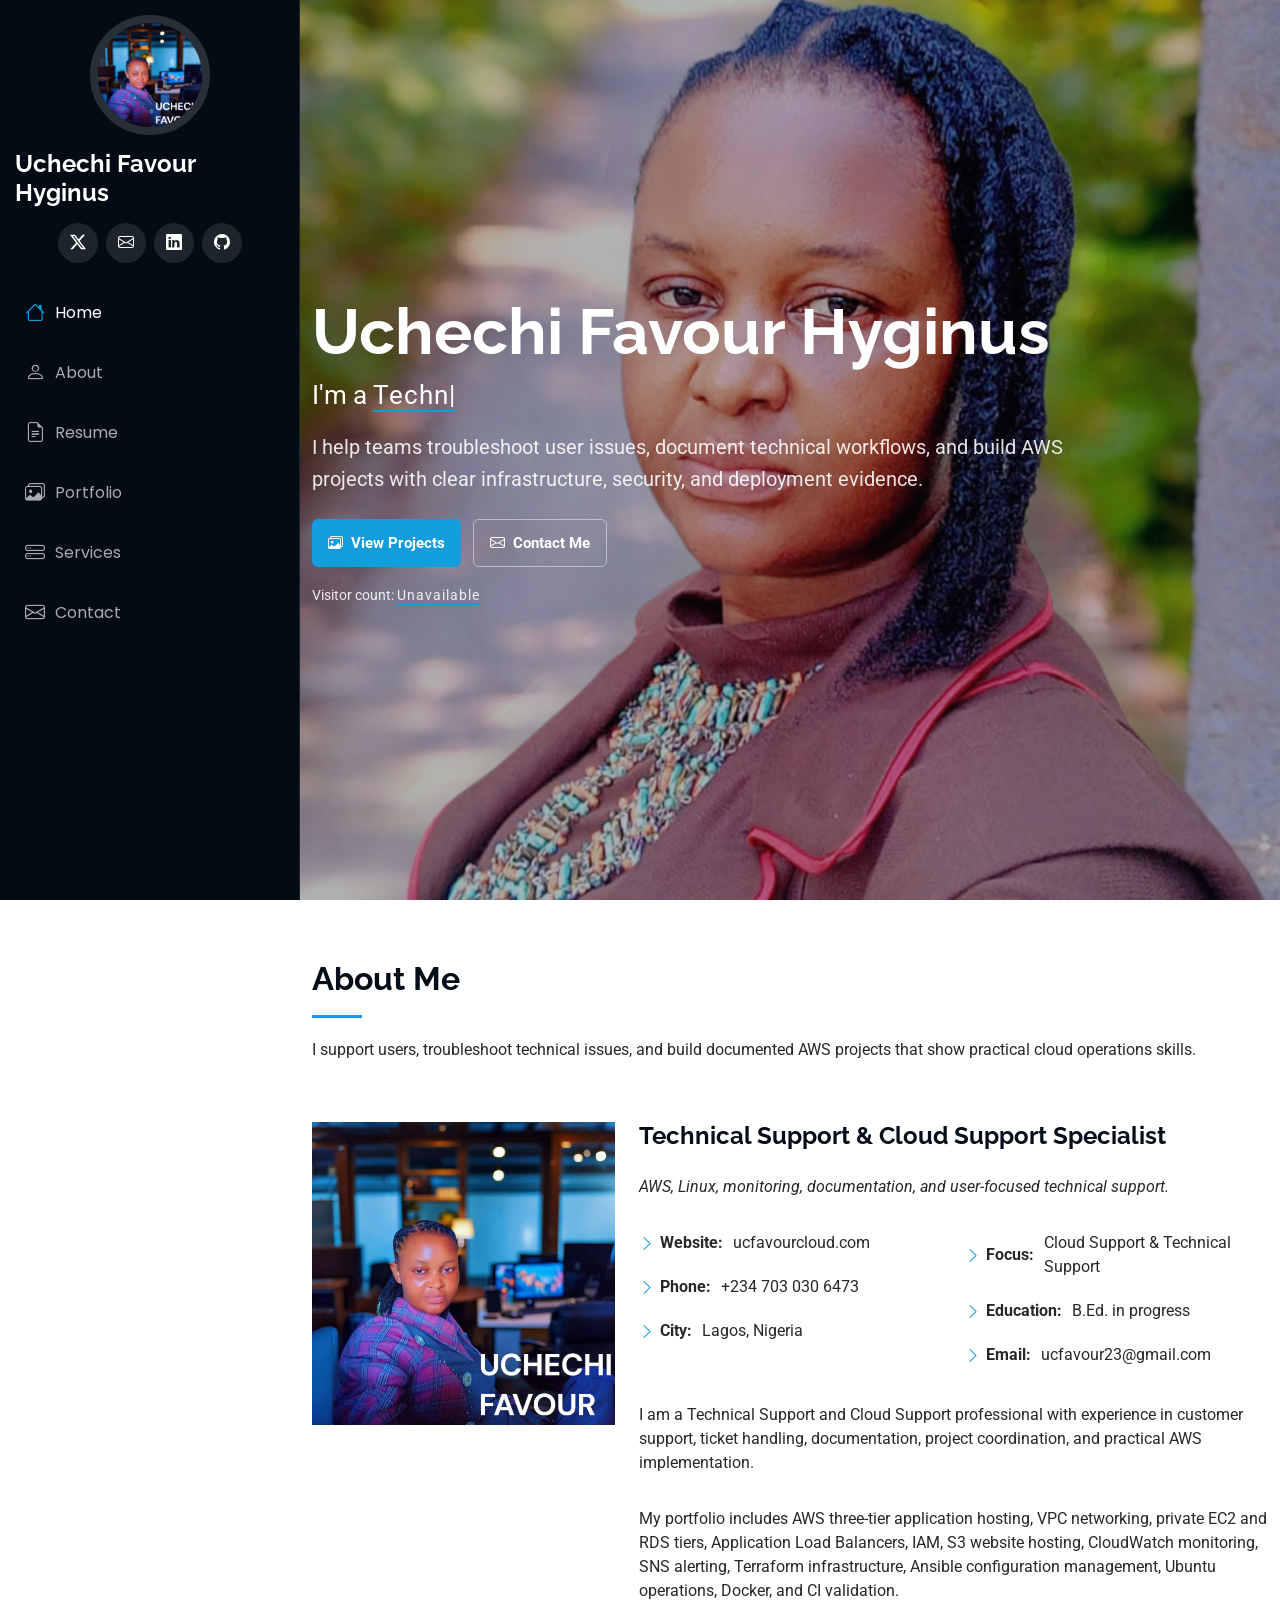
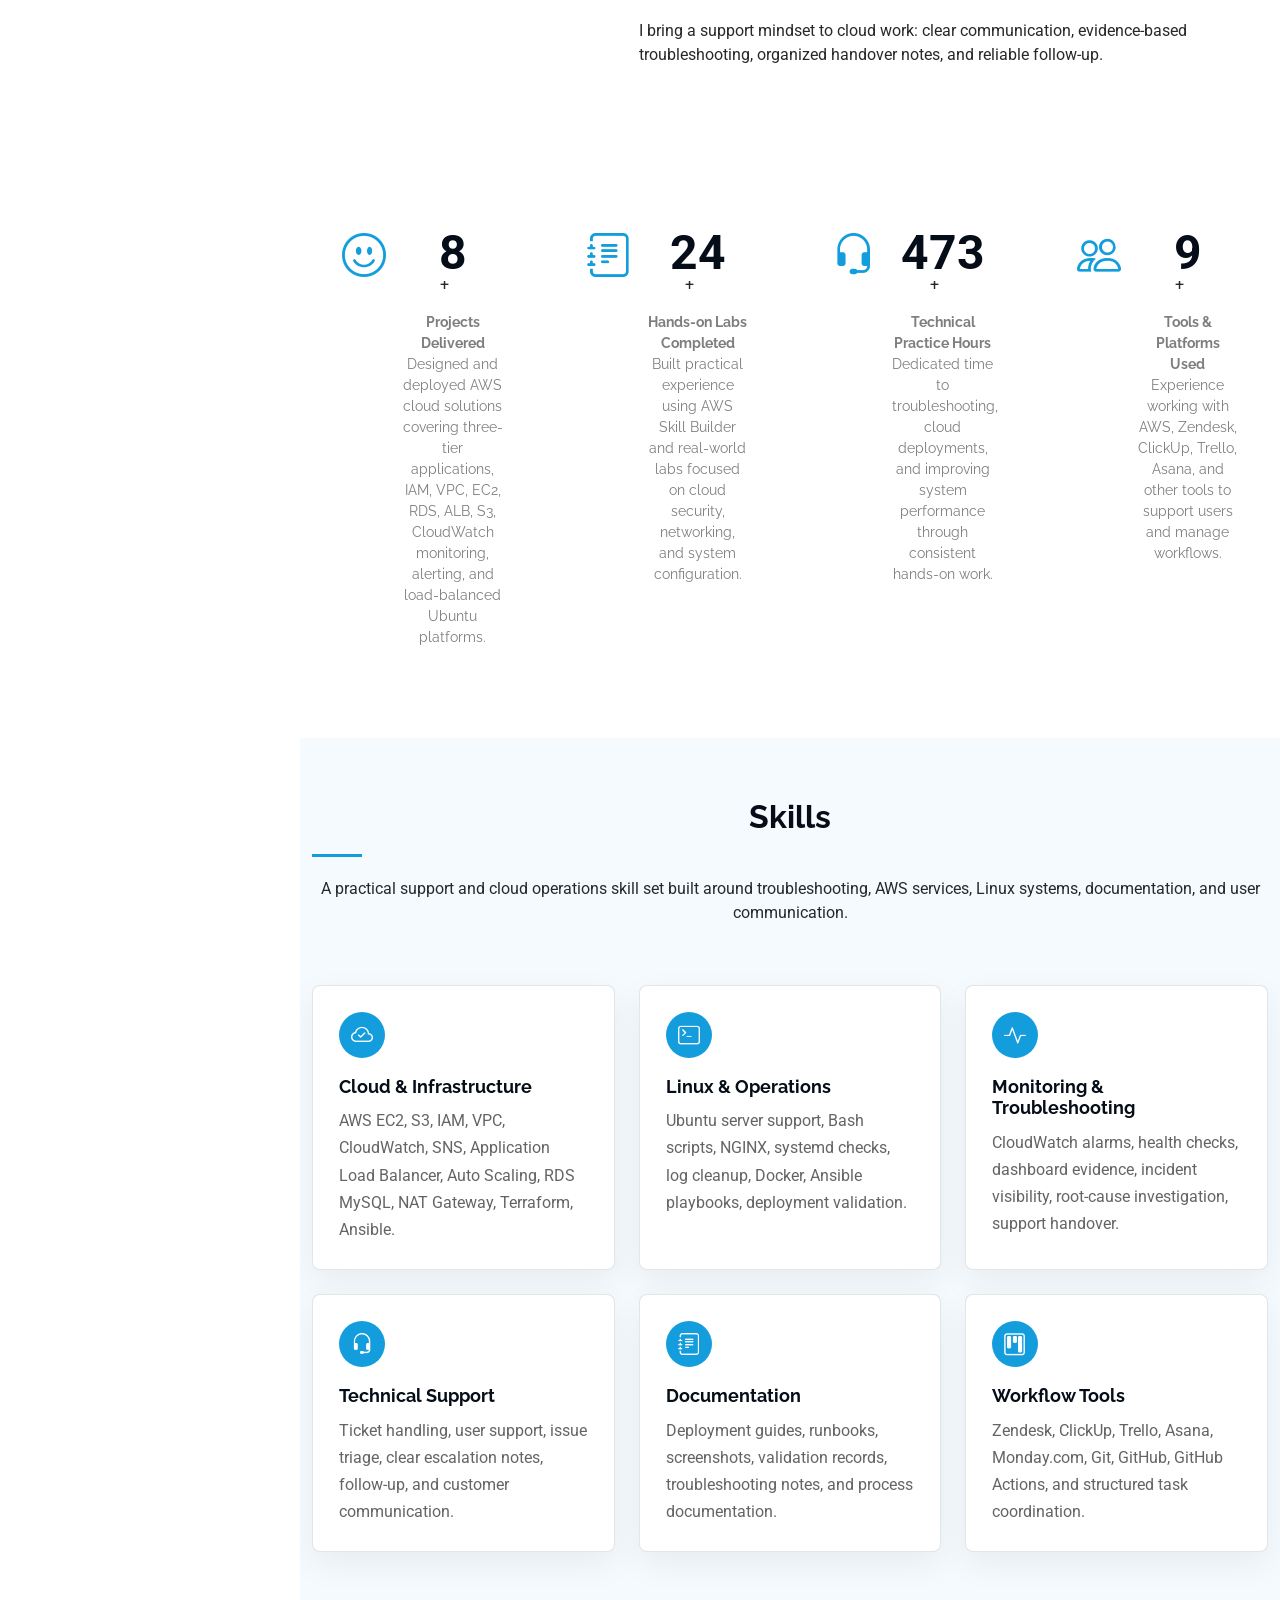
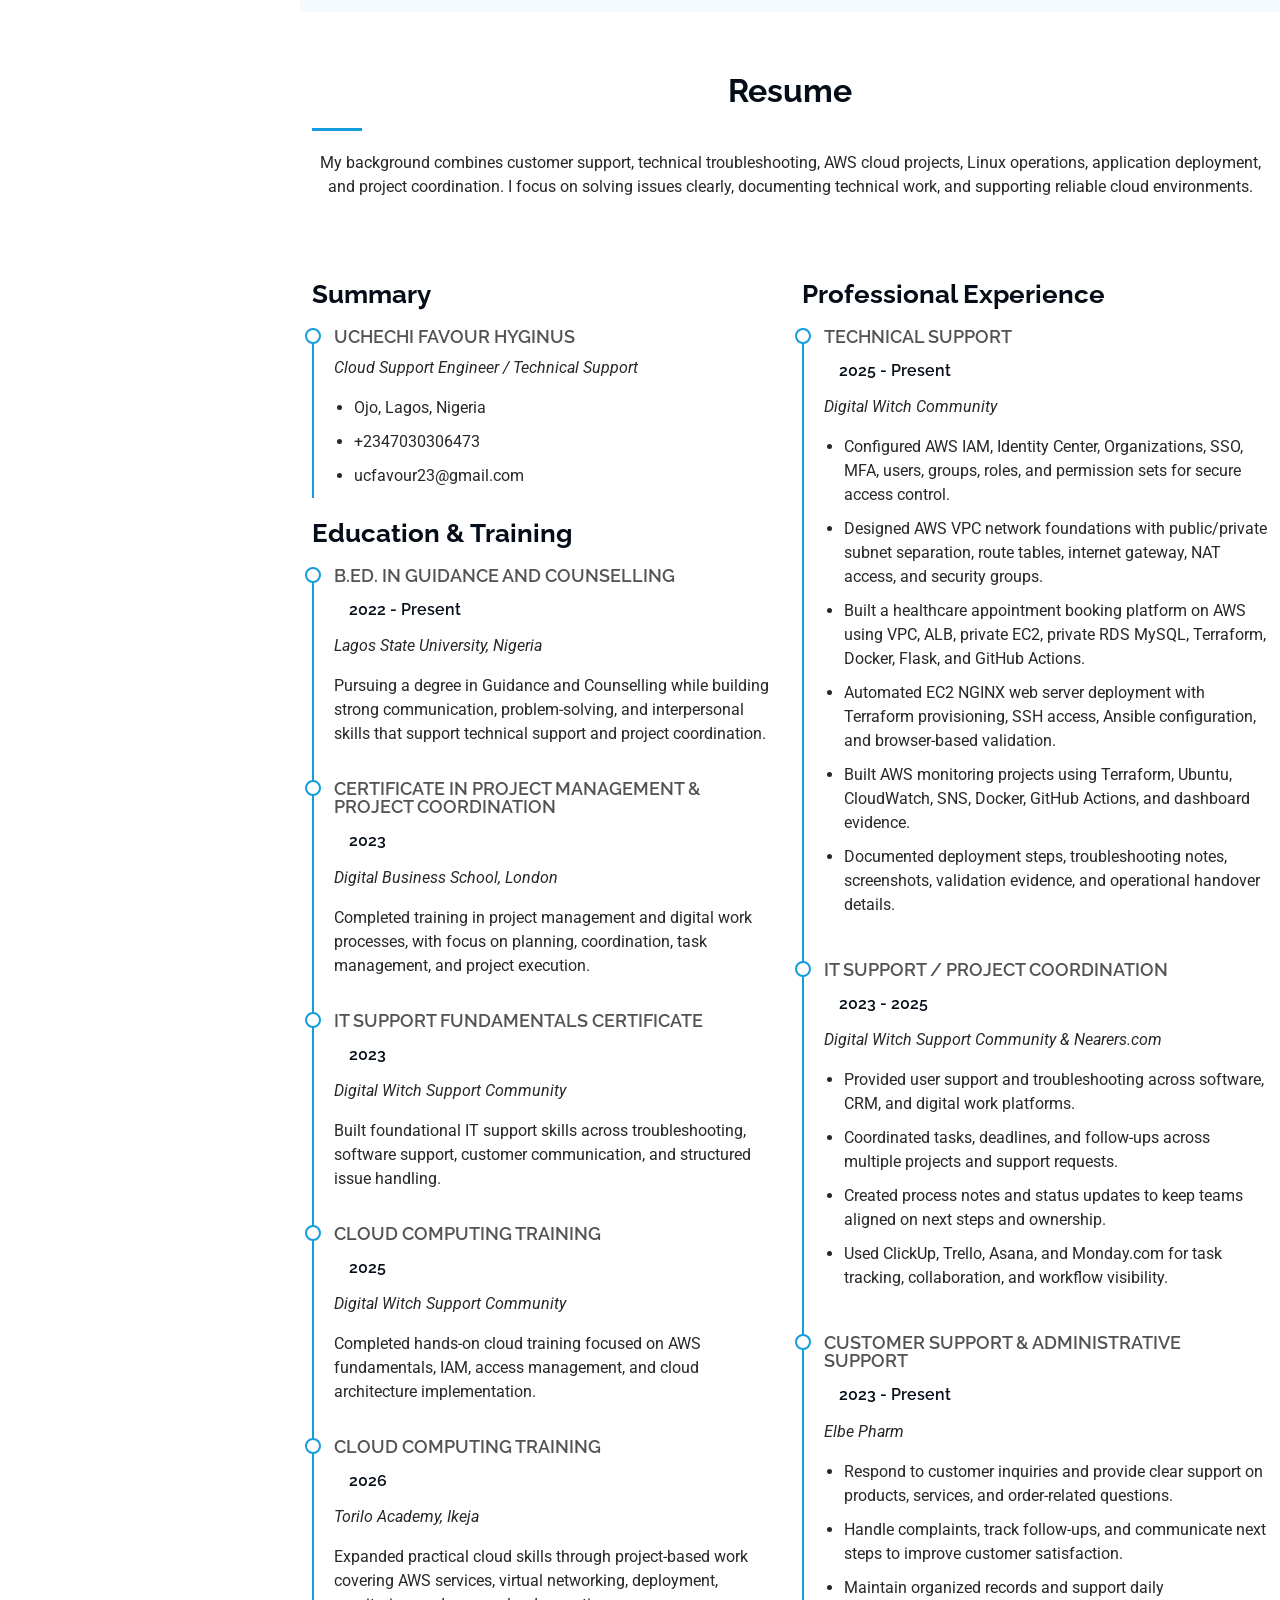
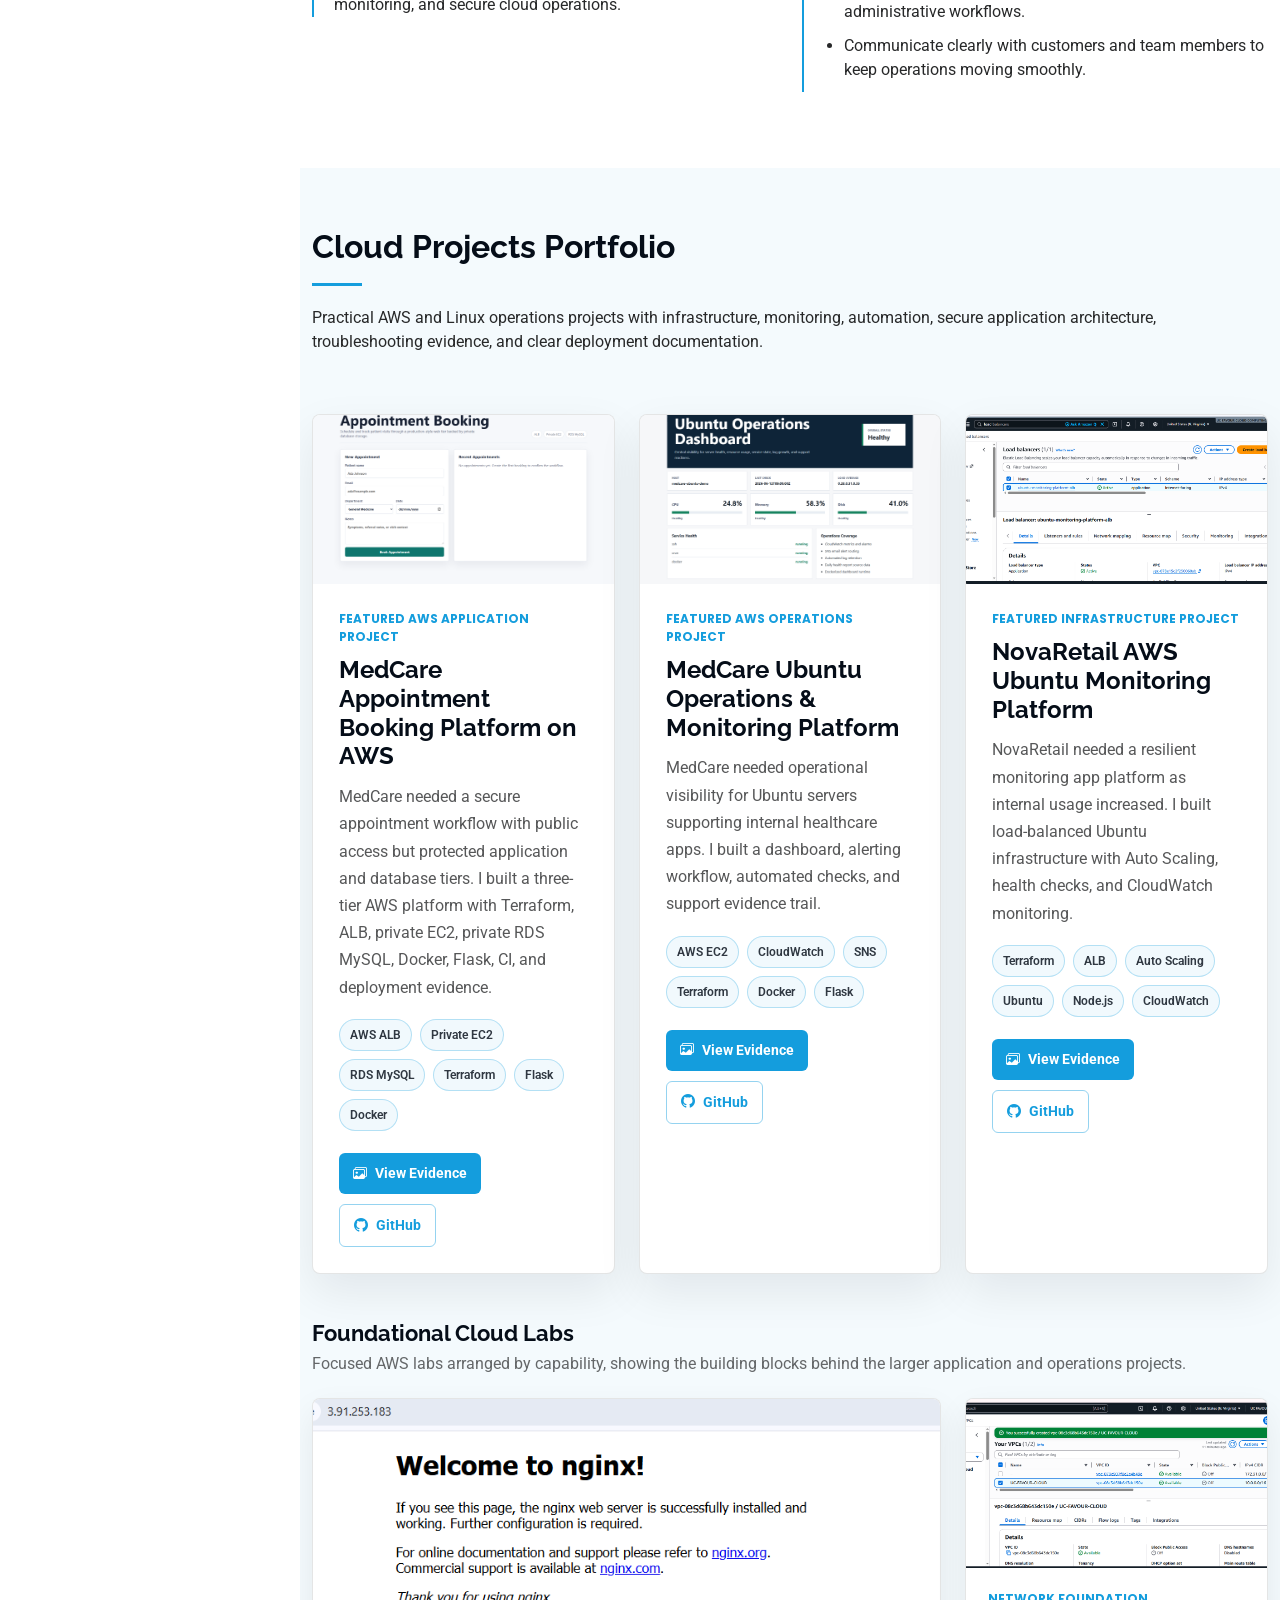
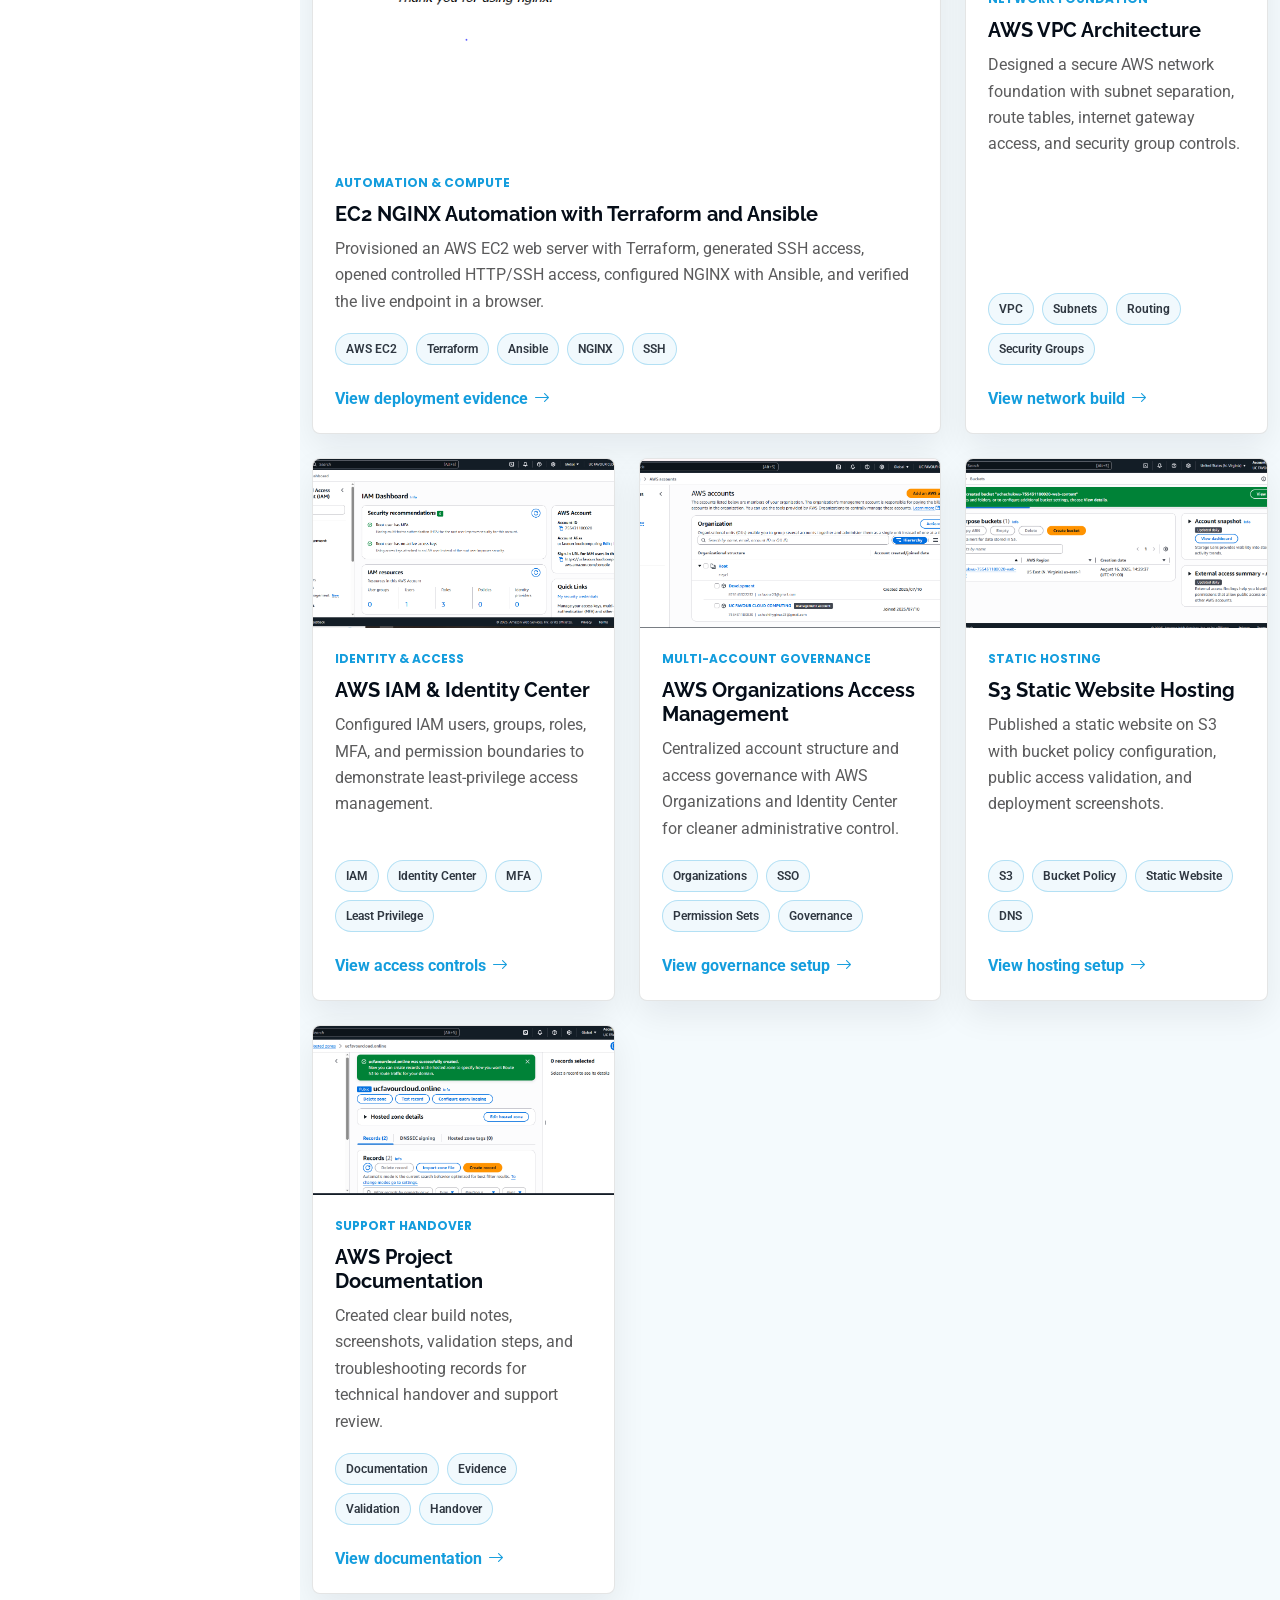
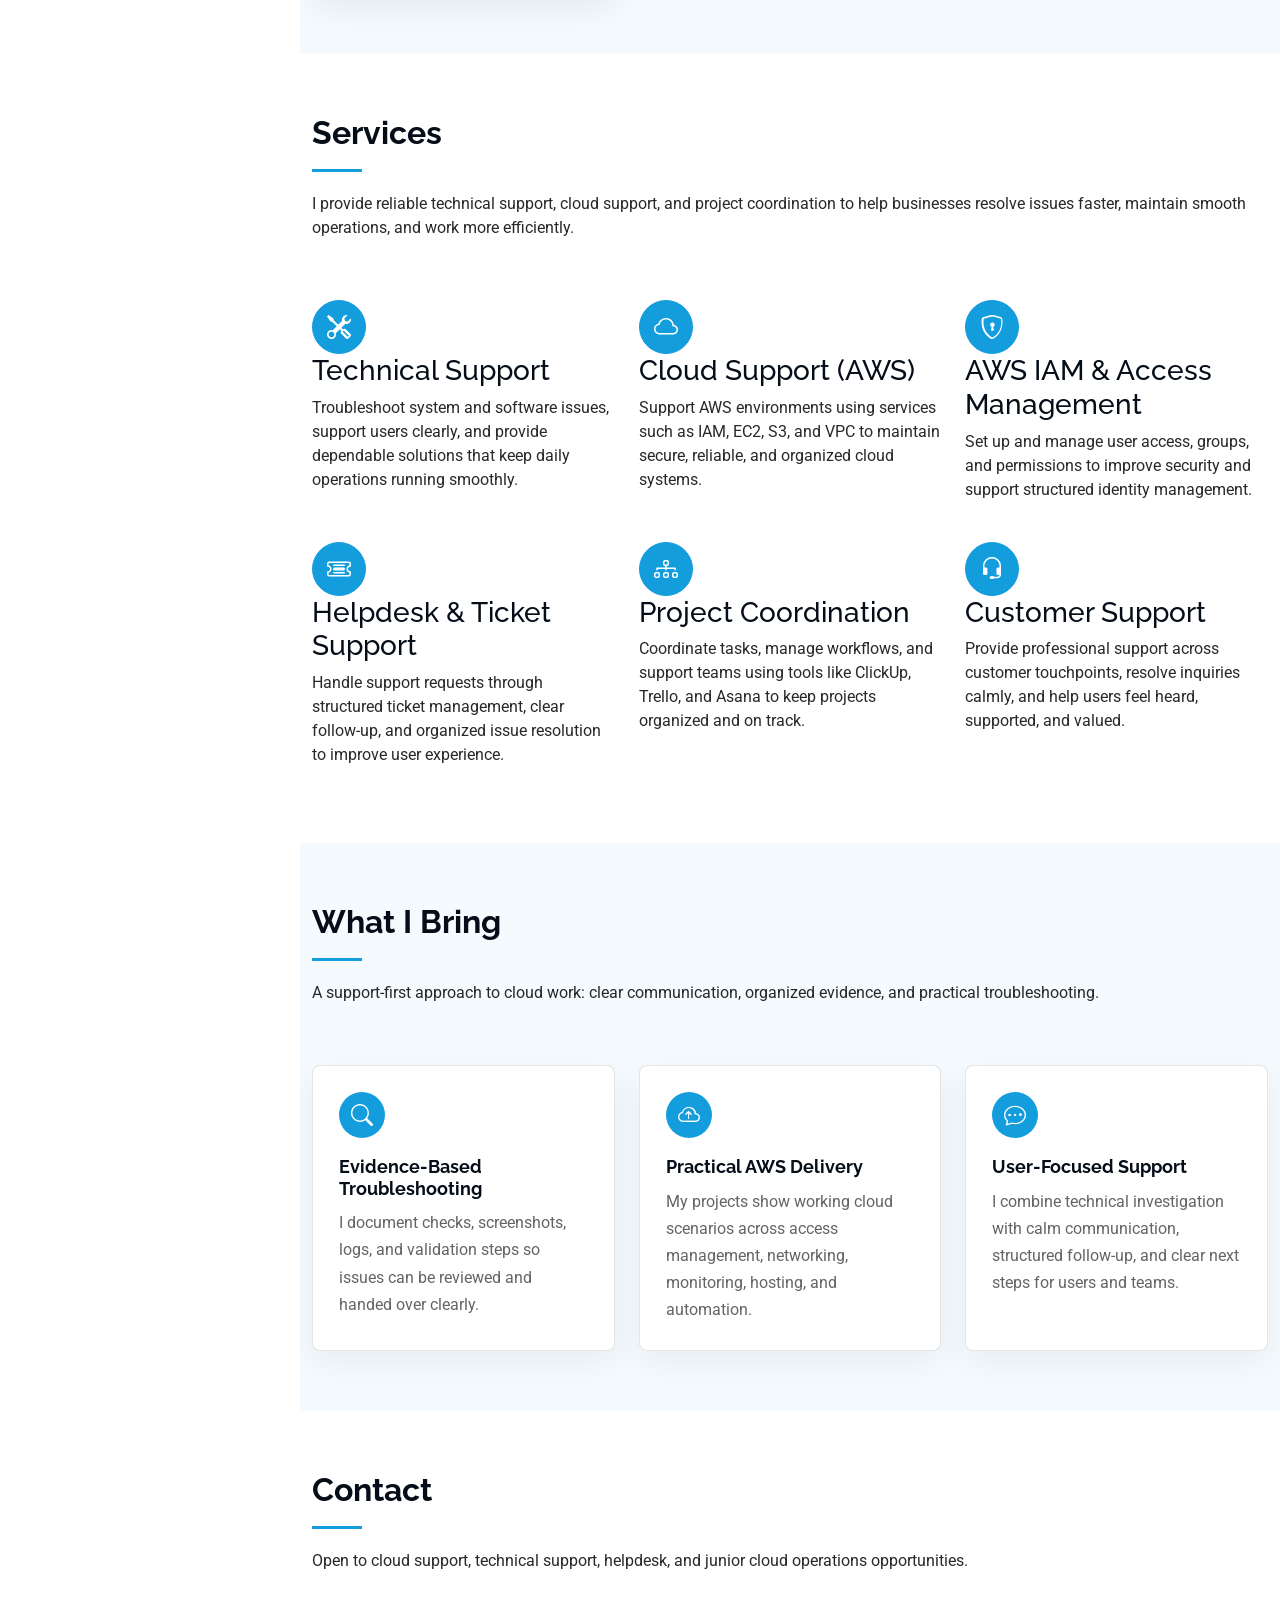
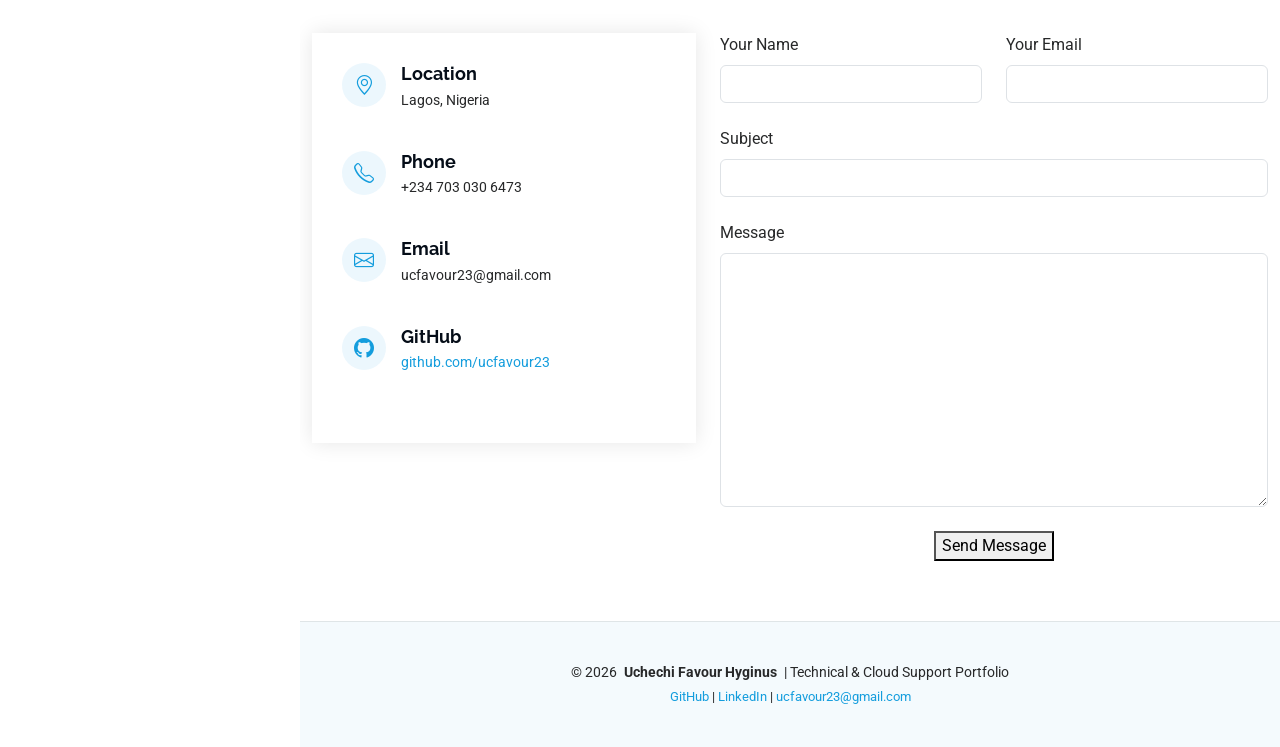
==== commit b3682532: "Polish portfolio projects for recruiters" ====
--- a/index.html
+++ b/index.html
@@ -4,9 +4,9 @@
 <head>
   <meta charset="utf-8">
   <meta content="width=device-width, initial-scale=1.0" name="viewport">
-  <title>Uchechi Favour Hyginus - Cloud Support & Technical Support Portfolio</title>
-  <meta content="Cloud Support and Technical Support portfolio for Uchechi Favour Hyginus, showcasing AWS, Linux, Terraform, monitoring, documentation, and customer support projects." name="description">
-  <meta content="Cloud Support Engineer, Technical Support, AWS, Linux, Terraform, CloudWatch, Ubuntu, Portfolio" name="keywords">
+  <title>Uchechi Favour Hyginus - Cloud Support & AWS Projects Portfolio</title>
+  <meta content="Cloud Support and Technical Support portfolio for Uchechi Favour Hyginus, showcasing AWS three-tier applications, Linux, Terraform, monitoring, documentation, and customer support projects." name="description">
+  <meta content="Cloud Support Engineer, Technical Support, AWS, Terraform, Ansible, Flask, RDS, ALB, Linux, CloudWatch, Ubuntu, Portfolio" name="keywords">
  
 
   <!-- Favicons -->
@@ -108,7 +108,7 @@
       <div class="container" data-aos="fade-up" data-aos-delay="100">
         <h2>Uchechi Favour Hyginus</h2>
         <p>I'm a <span class="typed" data-typed-items="Technical Support Engineer, Cloud Support Engineer, Linux Operations Specialist, AWS Monitoring Engineer"> </span><span class="typed-cursor typed-cursor--blink" aria-hidden="true"></span><span class="typed-cursor typed-cursor--blink" aria-hidden="true"></span></p>
-        <p class="hero-summary">I help teams troubleshoot user issues, document technical workflows, and support AWS environments with clear operational evidence.</p>
+        <p class="hero-summary">I help teams troubleshoot user issues, document technical workflows, and build AWS projects with clear infrastructure, security, and deployment evidence.</p>
         <div class="hero-actions">
           <a href="#portfolio" class="hero-btn primary"><i class="bi bi-images"></i> View Projects</a>
           <a href="#contact" class="hero-btn secondary"><i class="bi bi-envelope"></i> Contact Me</a>
@@ -160,7 +160,7 @@
               I am a Technical Support and Cloud Support professional with experience in customer support, ticket handling, documentation, project coordination, and practical AWS implementation.
             </p>
             <p>
-              My portfolio includes AWS IAM and Identity Center, VPC networking, S3 website hosting, EC2 web server deployment, CloudWatch monitoring, SNS alerting, Terraform infrastructure, Ubuntu operations, Docker, and CI validation.
+              My portfolio includes AWS three-tier application hosting, VPC networking, private EC2 and RDS tiers, Application Load Balancers, IAM, S3 website hosting, CloudWatch monitoring, SNS alerting, Terraform infrastructure, Ansible configuration management, Ubuntu operations, Docker, and CI validation.
             </p>
             <p>
               I bring a support mindset to cloud work: clear communication, evidence-based troubleshooting, organized handover notes, and reliable follow-up.
@@ -182,9 +182,9 @@
   <div class="col-lg-3 col-md-6">
     <div class="stats-item">
       <i class="bi bi-emoji-smile"></i>
-      <span class="purecounter" data-purecounter-start="0" data-purecounter-end="7" data-purecounter-duration="2"></span>+
+      <span class="purecounter" data-purecounter-start="0" data-purecounter-end="8" data-purecounter-duration="2"></span>+
       <p><strong>Projects Delivered</strong><br>
-      Designed and deployed AWS cloud solutions covering IAM, VPC, EC2, S3, CloudWatch monitoring, alerting, and load-balanced Ubuntu platforms.</p>
+      Designed and deployed AWS cloud solutions covering three-tier applications, IAM, VPC, EC2, RDS, ALB, S3, CloudWatch monitoring, alerting, and load-balanced Ubuntu platforms.</p>
     </div>
   </div>
 
@@ -239,7 +239,7 @@
             <div class="skill-group h-100">
               <i class="bi bi-cloud-check"></i>
               <h4>Cloud & Infrastructure</h4>
-              <p>AWS EC2, S3, IAM, VPC, CloudWatch, SNS, Application Load Balancer, Auto Scaling, Terraform.</p>
+              <p>AWS EC2, S3, IAM, VPC, CloudWatch, SNS, Application Load Balancer, Auto Scaling, RDS MySQL, NAT Gateway, Terraform, Ansible.</p>
             </div>
           </div>
 
@@ -247,7 +247,7 @@
             <div class="skill-group h-100">
               <i class="bi bi-terminal"></i>
               <h4>Linux & Operations</h4>
-              <p>Ubuntu server support, Bash scripts, NGINX, systemd checks, log cleanup, Docker, deployment validation.</p>
+              <p>Ubuntu server support, Bash scripts, NGINX, systemd checks, log cleanup, Docker, Ansible playbooks, deployment validation.</p>
             </div>
           </div>
 
@@ -294,7 +294,7 @@
   <div class="container section-title text-center" data-aos="fade-up">
     <h2>Resume</h2>
     <p>
-      My background combines customer support, technical troubleshooting, AWS cloud projects, Linux operations, and project coordination.
+      My background combines customer support, technical troubleshooting, AWS cloud projects, Linux operations, application deployment, and project coordination.
       I focus on solving issues clearly, documenting technical work, and supporting reliable cloud environments.
     </p>
   </div><!-- End Section Title -->
@@ -377,6 +377,8 @@
           <ul>
             <li>Configured AWS IAM, Identity Center, Organizations, SSO, MFA, users, groups, roles, and permission sets for secure access control.</li>
             <li>Designed AWS VPC network foundations with public/private subnet separation, route tables, internet gateway, NAT access, and security groups.</li>
+            <li>Built a healthcare appointment booking platform on AWS using VPC, ALB, private EC2, private RDS MySQL, Terraform, Docker, Flask, and GitHub Actions.</li>
+            <li>Automated EC2 NGINX web server deployment with Terraform provisioning, SSH access, Ansible configuration, and browser-based validation.</li>
             <li>Built AWS monitoring projects using Terraform, Ubuntu, CloudWatch, SNS, Docker, GitHub Actions, and dashboard evidence.</li>
             <li>Documented deployment steps, troubleshooting notes, screenshots, validation evidence, and operational handover details.</li>
           </ul>
@@ -419,14 +421,37 @@
         <h2>Cloud Projects Portfolio</h2>
         <p>
           Practical AWS and Linux operations projects with infrastructure, monitoring, automation,
-          troubleshooting evidence, and clear deployment documentation.
+          secure application architecture, troubleshooting evidence, and clear deployment documentation.
         </p>
       </div>
 
       <div class="container">
         <div class="featured-projects row gy-4" data-aos="fade-up" data-aos-delay="100">
 
-          <div class="col-lg-6">
+          <div class="col-lg-4">
+            <article class="featured-project-card h-100">
+              <a href="medcare-appointment-booking-platform.html" class="featured-project-image">
+                <img src="assets/img/portfolio/medcare-appointment-booking-platform/app-local.png" alt="MedCare appointment booking platform dashboard screenshot">
+              </a>
+              <div class="featured-project-body">
+                <div class="project-eyebrow">Featured AWS Application Project</div>
+                <h3>MedCare Appointment Booking Platform on AWS</h3>
+                <p>
+                  MedCare needed a secure appointment workflow with public access but protected application and database tiers.
+                  I built a three-tier AWS platform with Terraform, ALB, private EC2, private RDS MySQL, Docker, Flask, CI, and deployment evidence.
+                </p>
+                <div class="project-tags">
+                  <span>AWS ALB</span><span>Private EC2</span><span>RDS MySQL</span><span>Terraform</span><span>Flask</span><span>Docker</span>
+                </div>
+                <div class="project-actions">
+                  <a href="medcare-appointment-booking-platform.html" class="btn-project"><i class="bi bi-images"></i> View Evidence</a>
+                  <a href="https://github.com/ucfavour23/medcare-appointment-booking-platform-on-aws" target="_blank" class="btn-project-outline"><i class="bi bi-github"></i> GitHub</a>
+                </div>
+              </div>
+            </article>
+          </div>
+
+          <div class="col-lg-4">
             <article class="featured-project-card h-100">
               <a href="medcare-ubuntu-ops-monitoring.html" class="featured-project-image">
                 <img src="assets/img/portfolio/medcare-ubuntu-ops-monitoring/dashboard-local.png" alt="MedCare Ubuntu operations dashboard screenshot">
@@ -449,7 +474,7 @@
             </article>
           </div>
 
-          <div class="col-lg-6">
+          <div class="col-lg-4">
             <article class="featured-project-card h-100">
               <a href="aws-ubuntu-monitoring-platform.html" class="featured-project-image">
                 <img src="assets/img/portfolio/aws-ubuntu-monitoring-platform/Load-Balancer.png" alt="AWS Ubuntu monitoring platform load balancer screenshot">
@@ -475,94 +500,102 @@
         </div>
 
         <div class="section-subtitle" data-aos="fade-up" data-aos-delay="150">
-          <h3>Earlier Cloud Labs</h3>
-          <p>AWS fundamentals and deployment labs that support the newer monitoring projects.</p>
-        </div>
-
-        <div class="isotope-layout" data-default-filter="*" data-layout="masonry" data-sort="original-order">
-          <ul class="portfolio-filters isotope-filters" data-aos="fade-up" data-aos-delay="180">
-            <li data-filter="*" class="filter-active">All</li>
-            <li data-filter=".filter-security">Security</li>
-            <li data-filter=".filter-compute">Compute</li>
-            <li data-filter=".filter-networking">Networking</li>
-            <li data-filter=".filter-hosting">Hosting</li>
-          </ul>
-
-          <div class="row gy-4 isotope-container" data-aos="fade-up" data-aos-delay="220">
-
-            <div class="col-lg-4 col-md-6 portfolio-item isotope-item filter-security">
-              <div class="portfolio-content h-100">
-                <img src="assets/img/portfolio/app-1.jpg" class="img-fluid" alt="AWS IAM and Identity Center project screenshot">
-                <div class="portfolio-info">
-                  <h4>AWS IAM & Identity Center</h4>
-                  <p>Controlled AWS access for admins and learners using IAM, MFA, and least-privilege permissions.</p>
-                  <a href="assets/img/portfolio/app-1.jpg" title="AWS IAM and Identity Center" data-gallery="portfolio-gallery-security" class="glightbox preview-link"><i class="bi bi-zoom-in"></i></a>
-                  <a href="iam-project.html" title="More Details" class="details-link"><i class="bi bi-link-45deg"></i></a>
-                </div>
-              </div>
-            </div>
-
-            <div class="col-lg-4 col-md-6 portfolio-item isotope-item filter-compute">
-              <div class="portfolio-content h-100">
-                <img src="assets/img/portfolio/nginx-webserver-successfully-deployed.png" class="img-fluid" alt="EC2 NGINX deployment screenshot">
-                <div class="portfolio-info">
-                  <h4>EC2 NGINX Deployment</h4>
-                  <p>Repeatable Ubuntu web server deployment with Terraform, SSH access, NGINX, and browser verification.</p>
-                  <a href="assets/img/portfolio/nginx-webserver-successfully-deployed.png" title="EC2 NGINX Deployment" data-gallery="portfolio-gallery-compute" class="glightbox preview-link"><i class="bi bi-zoom-in"></i></a>
-                  <a href="ec2-nginx-project.html" title="More Details" class="details-link"><i class="bi bi-link-45deg"></i></a>
-                </div>
-              </div>
-            </div>
-
-            <div class="col-lg-4 col-md-6 portfolio-item isotope-item filter-networking">
-              <div class="portfolio-content h-100">
-                <img src="assets/img/portfolio/VPC CREATED.PNG" class="img-fluid" alt="AWS VPC project screenshot">
-                <div class="portfolio-info">
-                  <h4>AWS VPC Architecture</h4>
-                  <p>Secure network foundation with public/private segmentation, routing, and controlled internet access.</p>
-                  <a href="assets/img/portfolio/VPC CREATED.PNG" title="AWS VPC Architecture" data-gallery="portfolio-gallery-networking" class="glightbox preview-link"><i class="bi bi-zoom-in"></i></a>
-                  <a href="vpc-project.html" title="More Details" class="details-link"><i class="bi bi-link-45deg"></i></a>
-                </div>
-              </div>
-            </div>
-
-            <div class="col-lg-4 col-md-6 portfolio-item isotope-item filter-security">
-              <div class="portfolio-content h-100">
-                <img src="assets/img/portfolio/branding-1.jpg" class="img-fluid" alt="AWS Organizations and access management screenshot">
-                <div class="portfolio-info">
-                  <h4>AWS Organizations</h4>
-                  <p>Centralized multi-account access governance using AWS Organizations and Identity Center.</p>
-                  <a href="assets/img/portfolio/branding-1.jpg" title="AWS Organizations" data-gallery="portfolio-gallery-security" class="glightbox preview-link"><i class="bi bi-zoom-in"></i></a>
-                  <a href="organization-access-management.html" title="More Details" class="details-link"><i class="bi bi-link-45deg"></i></a>
-                </div>
-              </div>
-            </div>
-
-            <div class="col-lg-4 col-md-6 portfolio-item isotope-item filter-hosting">
-              <div class="portfolio-content h-100">
-                <img src="assets/img/portfolio/S3 Bucket created.PNG" class="img-fluid" alt="AWS S3 static website hosting screenshot">
-                <div class="portfolio-info">
-                  <h4>S3 Static Website Hosting</h4>
-                  <p>Low-cost static website hosting with bucket policy, public access validation, and deployment evidence.</p>
-                  <a href="assets/img/portfolio/S3 Bucket created.PNG" title="S3 Static Website Hosting" data-gallery="portfolio-gallery-hosting" class="glightbox preview-link"><i class="bi bi-zoom-in"></i></a>
-                  <a href="s3-website.html" title="More Details" class="details-link"><i class="bi bi-link-45deg"></i></a>
-                </div>
-              </div>
-            </div>
-
-            <div class="col-lg-4 col-md-6 portfolio-item isotope-item filter-hosting">
-              <div class="portfolio-content h-100">
-                <img src="assets/img/portfolio/books-1.jpg" class="img-fluid" alt="AWS project documentation screenshot">
-                <div class="portfolio-info">
-                  <h4>Project Documentation</h4>
-                  <p>Clear build notes, screenshots, validation steps, and troubleshooting records for AWS support handover.</p>
-                  <a href="assets/img/portfolio/books-1.jpg" title="AWS Project Documentation" data-gallery="portfolio-gallery-hosting" class="glightbox preview-link"><i class="bi bi-zoom-in"></i></a>
-                  <a href="project-documentation.html" title="More Details" class="details-link"><i class="bi bi-link-45deg"></i></a>
-                </div>
-              </div>
-            </div>
-
-          </div>
+          <h3>Foundational Cloud Labs</h3>
+          <p>Focused AWS labs arranged by capability, showing the building blocks behind the larger application and operations projects.</p>
+        </div>
+
+        <div class="lab-capability-grid" data-aos="fade-up" data-aos-delay="180">
+          <article class="lab-card lab-card-featured">
+            <a href="ec2-nginx-project.html" class="lab-card-image">
+              <img src="assets/img/portfolio/nginx-webserver-successfully-deployed.png" alt="EC2 NGINX Terraform and Ansible deployment evidence">
+            </a>
+            <div class="lab-card-body">
+              <div class="project-eyebrow">Automation & Compute</div>
+              <h4>EC2 NGINX Automation with Terraform and Ansible</h4>
+              <p>
+                Provisioned an AWS EC2 web server with Terraform, generated SSH access, opened controlled HTTP/SSH access, configured NGINX with Ansible, and verified the live endpoint in a browser.
+              </p>
+              <div class="project-tags">
+                <span>AWS EC2</span><span>Terraform</span><span>Ansible</span><span>NGINX</span><span>SSH</span>
+              </div>
+              <a href="ec2-nginx-project.html" class="lab-link">View deployment evidence <i class="bi bi-arrow-right"></i></a>
+            </div>
+          </article>
+
+          <article class="lab-card">
+            <a href="vpc-project.html" class="lab-card-image">
+              <img src="assets/img/portfolio/VPC CREATED.PNG" alt="AWS VPC architecture project screenshot">
+            </a>
+            <div class="lab-card-body">
+              <div class="project-eyebrow">Network Foundation</div>
+              <h4>AWS VPC Architecture</h4>
+              <p>Designed a secure AWS network foundation with subnet separation, route tables, internet gateway access, and security group controls.</p>
+              <div class="project-tags">
+                <span>VPC</span><span>Subnets</span><span>Routing</span><span>Security Groups</span>
+              </div>
+              <a href="vpc-project.html" class="lab-link">View network build <i class="bi bi-arrow-right"></i></a>
+            </div>
+          </article>
+
+          <article class="lab-card">
+            <a href="iam-project.html" class="lab-card-image">
+              <img src="assets/img/portfolio/app-2.jpg" alt="AWS IAM dashboard access control screenshot">
+            </a>
+            <div class="lab-card-body">
+              <div class="project-eyebrow">Identity & Access</div>
+              <h4>AWS IAM & Identity Center</h4>
+              <p>Configured IAM users, groups, roles, MFA, and permission boundaries to demonstrate least-privilege access management.</p>
+              <div class="project-tags">
+                <span>IAM</span><span>Identity Center</span><span>MFA</span><span>Least Privilege</span>
+              </div>
+              <a href="iam-project.html" class="lab-link">View access controls <i class="bi bi-arrow-right"></i></a>
+            </div>
+          </article>
+
+          <article class="lab-card">
+            <a href="organization-access-management.html" class="lab-card-image">
+              <img src="assets/img/portfolio/app-1.jpg" alt="AWS Organizations account governance screenshot">
+            </a>
+            <div class="lab-card-body">
+              <div class="project-eyebrow">Multi-Account Governance</div>
+              <h4>AWS Organizations Access Management</h4>
+              <p>Centralized account structure and access governance with AWS Organizations and Identity Center for cleaner administrative control.</p>
+              <div class="project-tags">
+                <span>Organizations</span><span>SSO</span><span>Permission Sets</span><span>Governance</span>
+              </div>
+              <a href="organization-access-management.html" class="lab-link">View governance setup <i class="bi bi-arrow-right"></i></a>
+            </div>
+          </article>
+
+          <article class="lab-card">
+            <a href="s3-website.html" class="lab-card-image">
+              <img src="assets/img/portfolio/S3 Bucket created.PNG" alt="AWS S3 static website hosting screenshot">
+            </a>
+            <div class="lab-card-body">
+              <div class="project-eyebrow">Static Hosting</div>
+              <h4>S3 Static Website Hosting</h4>
+              <p>Published a static website on S3 with bucket policy configuration, public access validation, and deployment screenshots.</p>
+              <div class="project-tags">
+                <span>S3</span><span>Bucket Policy</span><span>Static Website</span><span>DNS</span>
+              </div>
+              <a href="s3-website.html" class="lab-link">View hosting setup <i class="bi bi-arrow-right"></i></a>
+            </div>
+          </article>
+
+          <article class="lab-card">
+            <a href="project-documentation.html" class="lab-card-image">
+              <img src="assets/img/portfolio/books-1.jpg" alt="AWS project documentation screenshot">
+            </a>
+            <div class="lab-card-body">
+              <div class="project-eyebrow">Support Handover</div>
+              <h4>AWS Project Documentation</h4>
+              <p>Created clear build notes, screenshots, validation steps, and troubleshooting records for technical handover and support review.</p>
+              <div class="project-tags">
+                <span>Documentation</span><span>Evidence</span><span>Validation</span><span>Handover</span>
+              </div>
+              <a href="project-documentation.html" class="lab-link">View documentation <i class="bi bi-arrow-right"></i></a>
+            </div>
+          </article>
         </div>
       </div>
 
@@ -788,7 +821,8 @@
         <p>&copy; 2026 <strong class="px-1 sitename">Uchechi Favour Hyginus</strong> <span> | Technical & Cloud Support Portfolio</span></p>
       </div>
       <div class="credits">
-        Designed by <a href="https://ucfavourcloud.online/">Uchechi Favour Hyginus</a> |
+        <a href="https://github.com/ucfavour23" target="_blank">GitHub</a> |
+        <a href="https://linkedin.com/in/uchechifavour" target="_blank">LinkedIn</a> |
         <a href="mailto:ucfavour23@gmail.com">ucfavour23@gmail.com</a>
       </div>
 
--- a/assets/css/main.css
+++ b/assets/css/main.css
@@ -1071,6 +1071,73 @@
   margin: 0;
 }
 
+.lab-capability-grid {
+  display: grid;
+  grid-template-columns: repeat(3, minmax(0, 1fr));
+  gap: 24px;
+}
+
+.lab-card {
+  background: var(--surface-color);
+  border: 1px solid color-mix(in srgb, var(--default-color), transparent 88%);
+  border-radius: 8px;
+  overflow: hidden;
+  box-shadow: 0 14px 34px rgba(5, 13, 24, 0.07);
+  display: flex;
+  flex-direction: column;
+}
+
+.lab-card-featured {
+  grid-column: span 2;
+}
+
+.lab-card-image {
+  display: block;
+  background: #eef6fb;
+}
+
+.lab-card-image img {
+  width: 100%;
+  aspect-ratio: 16 / 9;
+  object-fit: cover;
+  display: block;
+}
+
+.lab-card-body {
+  padding: 22px;
+  display: flex;
+  flex: 1;
+  flex-direction: column;
+}
+
+.lab-card-body h4 {
+  font-size: 20px;
+  font-weight: 700;
+  margin-bottom: 10px;
+}
+
+.lab-card-body p {
+  color: color-mix(in srgb, var(--default-color), transparent 24%);
+  line-height: 1.65;
+  margin-bottom: 18px;
+}
+
+.lab-card .project-tags {
+  margin-top: auto;
+}
+
+.lab-link {
+  display: inline-flex;
+  align-items: center;
+  gap: 6px;
+  color: var(--accent-color);
+  font-weight: 700;
+}
+
+.lab-link:hover {
+  color: color-mix(in srgb, var(--accent-color), black 16%);
+}
+
 /*--------------------------------------------------------------
 # Services Section
 --------------------------------------------------------------*/
@@ -1430,6 +1497,14 @@
 }
 
 @media (max-width: 991px) {
+  .lab-capability-grid {
+    grid-template-columns: repeat(2, minmax(0, 1fr));
+  }
+
+  .lab-card-featured {
+    grid-column: span 2;
+  }
+
   .evidence-grid {
     grid-template-columns: repeat(2, minmax(0, 1fr));
   }
@@ -1451,6 +1526,18 @@
   .btn-project,
   .btn-project-outline {
     justify-content: center;
+  }
+
+  .lab-capability-grid {
+    grid-template-columns: 1fr;
+  }
+
+  .lab-card-featured {
+    grid-column: auto;
+  }
+
+  .lab-card-body {
+    padding: 20px;
   }
 
   .evidence-grid {
@@ -1522,4 +1609,3 @@
   margin-right: 8px;
   color: var(--accent-color);
 }
-
